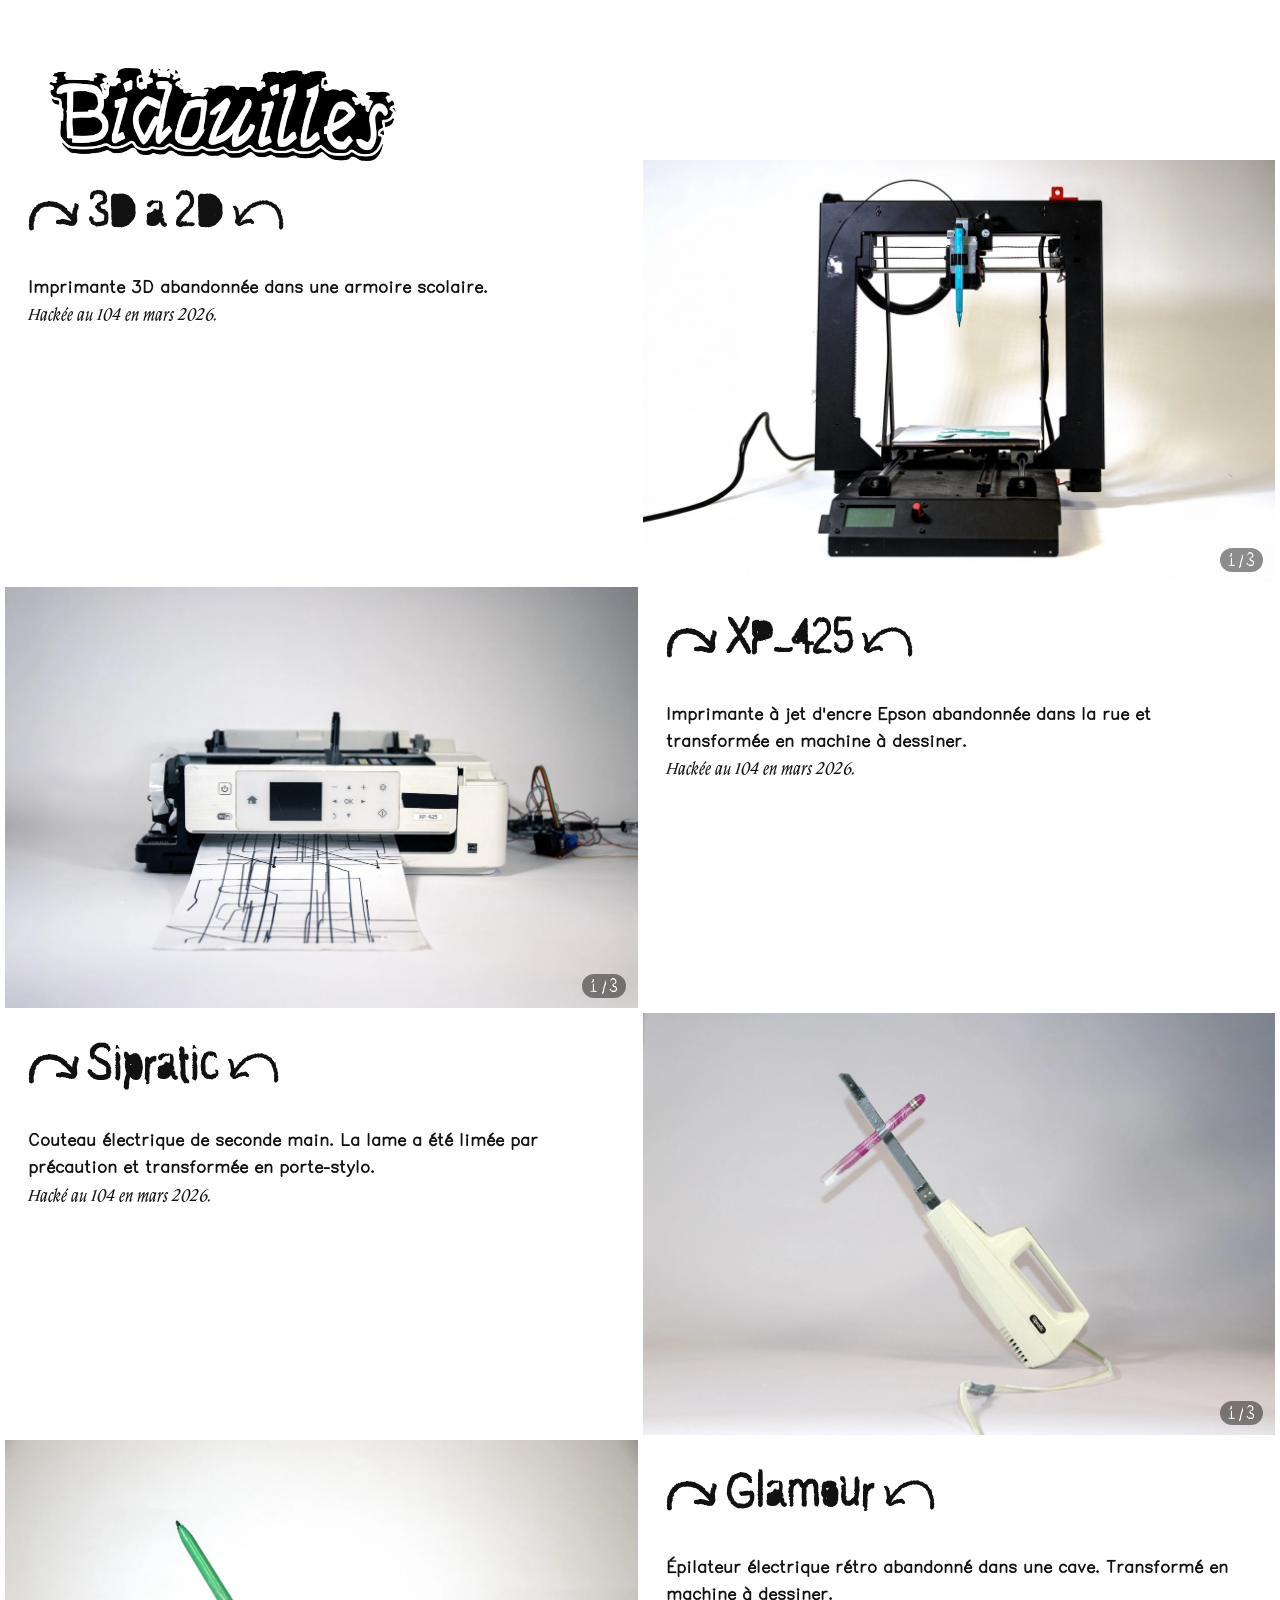
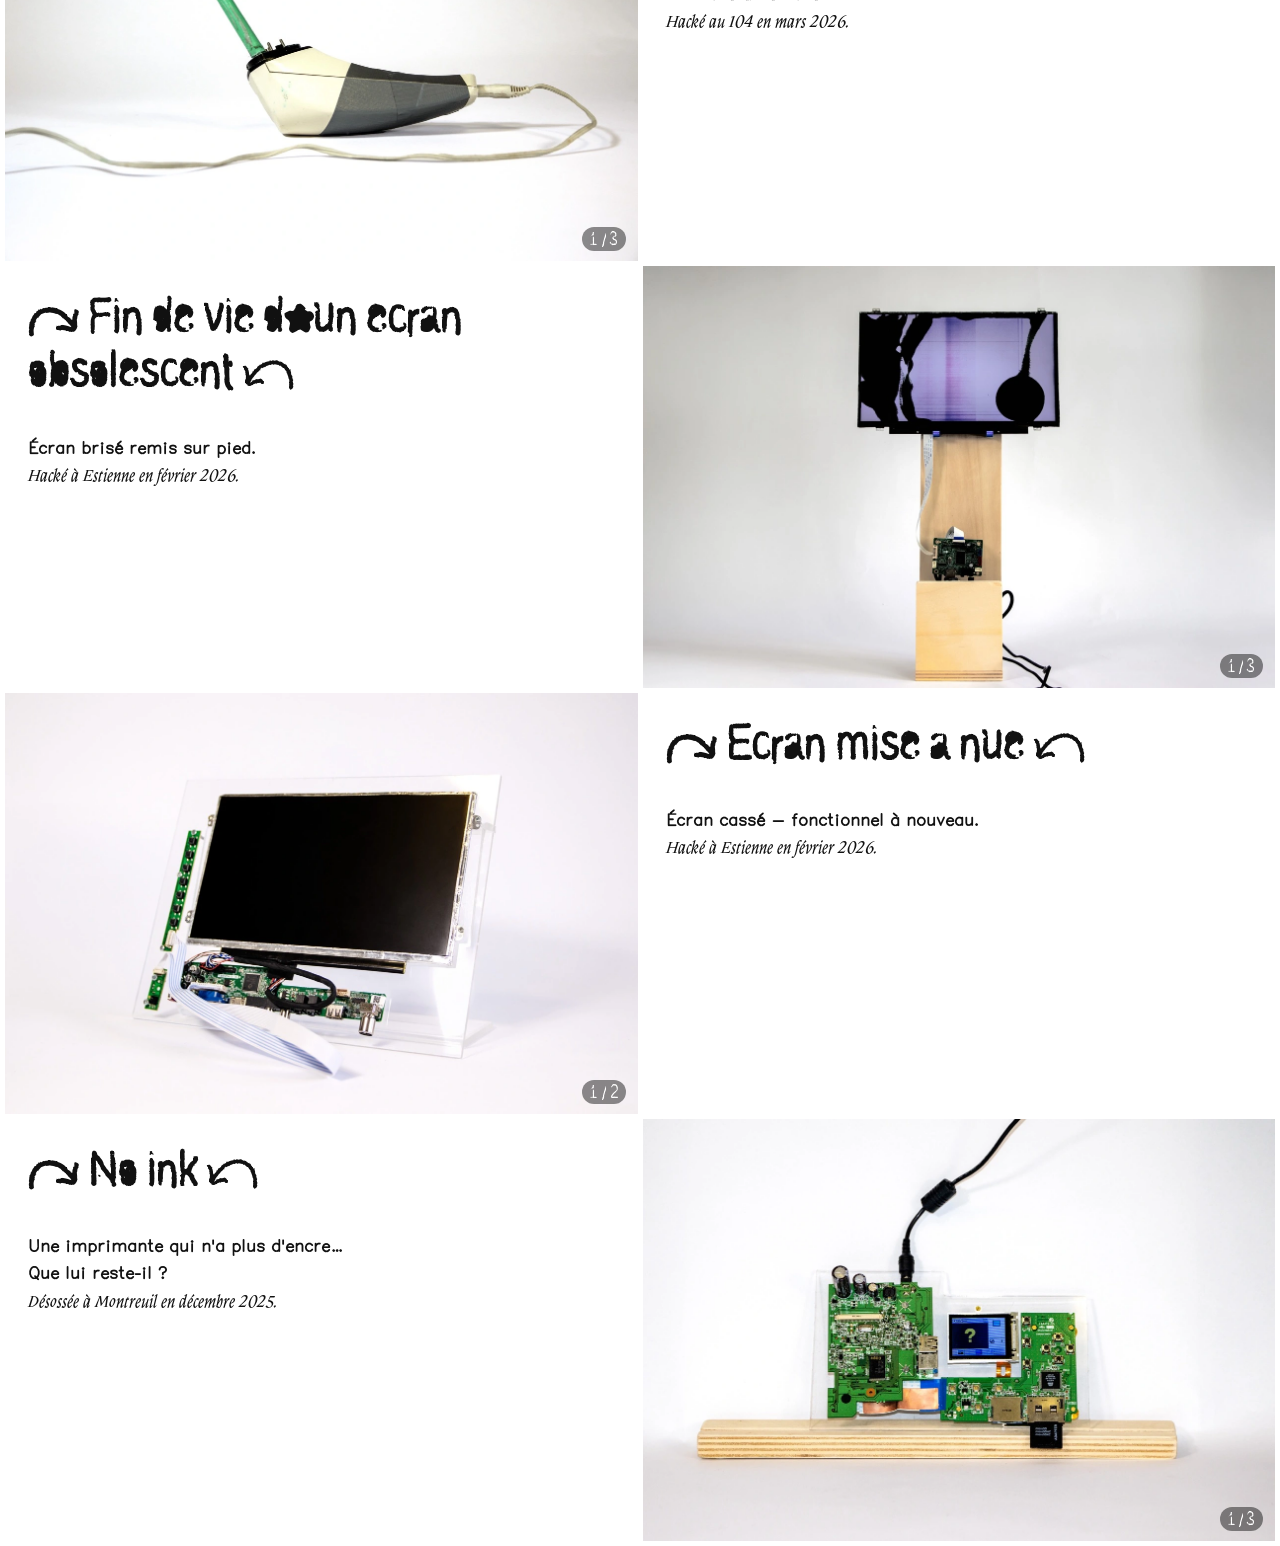
==== bidouille.html @ 1e7363f3 "webp + lazy loading + cursor" ====
<!DOCTYPE html>
<html lang="fr">
<head>
    <meta charset="utf-8">
    <meta name="viewport" content="width=device-width, initial-scale=1">
    <link rel="stylesheet" type="text/css" href="bidouille.css">
    <title>LUDD — Bidouilles</title>
</head>
<body class=" my-cursor">

    <div class="fixed-layer">
        <div class="text-blocks">
            <div class="bloc">
                <a href="index.html" class="svg-btn my-cursor-nord-ouest">
                    <img src="IMG/SVG/2bidouille.webp" class="svg-default" loading="lazy">
                    <img src="IMG/SVG/2bidouille-hover.webp" class="svg-hover" loading="lazy">
                </a>
            </div>
        </div>
    </div>

    <div class="container">

        <!-- ══ 3D A 2D ══ -->
		 <div class="cell cell-text">
            <div class="richtext" contenteditable="true">
                <p><b>] 3D a 2D {</b></p>
                <p><br></p>
                <h4>Imprimante 3D abandonnée dans une armoire scolaire.</h4>
                <p>Hackée au 104 en mars 2026.</p>
            </div>
        </div>
        <div class="cell cell-img">
            <div class="gallery-single">
                   <img src="IMG/BIDOUILLE/3Da2D_photo__01.webp" alt="3D a 2D" loading="lazy"> 
                   <img src="IMG/BIDOUILLE/3Da2D_photo__03.webp" alt="3D a 2D" class="hidden">
                   <img src="IMG/BIDOUILLE/3Da2D_photo__02.webp" alt="3D a 2D" class="hidden">
				
				
                <span class="counter"></span>
            </div>
        </div>
        

        <!-- ══ XP-425 ══ -->
        <div class="cell cell-img">
            <div class="gallery-single">
                <img src="IMG/BIDOUILLE/XP-425_photo_03.webp" alt="XP-425" loading="lazy" >
               <img src="IMG/BIDOUILLE/XP-425_photo_02.webp" alt="XP-425"class="hidden">
                <img src="IMG/BIDOUILLE/XP-425_photo_04.webp" alt="XP-425" class="hidden">
				
                <span class="counter"></span>
            </div>
        </div>
        <div class="cell cell-text">
            <div class="richtext" contenteditable="true">
                <p><b>] XP-425 {</b></p>
                <p><br></p>
                <h4>Imprimante à jet d'encre Epson abandonnée dans la rue et transformée en machine à dessiner.</h4>
                <p>Hackée au 104 en mars 2026.</p>
            </div>
        </div>

        <!-- ══ SIPRATIC ══ -->
		 <div class="cell cell-text">
            <div class="richtext" contenteditable="true">
                <p><b>] Sipratic {</b></p>
                <p><br></p>
                <h4>Couteau électrique de seconde main. La lame a été limée par précaution et transformée en porte-stylo.</h4>
                <p>Hacké au 104 en mars 2026.</p>
            </div>
        </div>
        <div class="cell cell-img">
			
            <div class="gallery-single">
                <img src="IMG/BIDOUILLE/SIPRATIC_photo_02.webp" alt="Sipratic" loading="lazy">
                <img src="IMG/BIDOUILLE/SIPRATIC_photo_03.webp" alt="Sipratic" class="hidden">
                <img src="IMG/BIDOUILLE/SIPRATIC_photo_04.webp" alt="Sipratic" class="hidden">
                <span class="counter"></span>
            </div>
        </div>
        

        <!-- ══ GLAMOUR ══ -->
        <div class="cell cell-img">
            <div class="gallery-single">
                <img src="IMG/BIDOUILLE/GLAMOUR_photo_01.webp" alt="Glamour" loading="lazy">
                <img src="IMG/BIDOUILLE/GLAMOUR_photo_02.webp" alt="Glamour" class="hidden">
                <img src="IMG/BIDOUILLE/SIPRATIC_photo_01.webp" alt="Glamour" class="hidden">
                <span class="counter"></span>
            </div>
        </div>
        <div class="cell cell-text">
            <div class="richtext" contenteditable="true">
                <p><b>] Glamour {</b></p>
                <p><br></p>
                <h4>Épilateur électrique rétro abandonné dans une cave. Transformé en machine à dessiner.</h4>
                <p>Hacké au 104 en mars 2026.</p>
            </div>
        </div>

        <!-- ══ MORT EN FACE ══ -->
        <!-- <div class="cell cell-blank"></div> -->
		 <div class="cell cell-text">
            <div class="richtext" contenteditable="true">
                <p><b>] Fin de vie d'un ecran obsolescent {</b></p>
                <p><br></p>
                <h4>Écran brisé remis sur pied.</h4>
                <p>Hacké à Estienne en février 2026.</p>
            </div>
        </div>
        <div class="cell cell-img">
            <div class="gallery-single">
                <img src="IMG/BIDOUILLE/BUG_photo_01.webp" alt="Mort en face" loading="lazy">
                <img src="IMG/BIDOUILLE/BUG_photo_02.webp" alt="Mort en face" class="hidden">
                <img src="IMG/BIDOUILLE/BUG_photo_03.webp" alt="Mort en face" class="hidden">
                <span class="counter"></span>
            </div>
        </div>
        

        <!-- ══ ÉCRAN ══ -->
        
        <div class="cell cell-img">
            <div class="gallery-single">
                <img src="IMG/BIDOUILLE/ECRAN_photo_01.webp" alt="Écran" loading="lazy">
                <img src="IMG/BIDOUILLE/ECRAN_photo_02.webp" alt="Écran" class="hidden">
                <span class="counter"></span>
            </div>
        </div>
		<div class="cell cell-text">
            <div class="richtext" contenteditable="true">
                <p><b>] Ecran mise a nue {</b></p>
                <p><br></p>
                <h4>Écran cassé — fonctionnel à nouveau.</h4>
                <p>Hacké à Estienne en février 2026.</p>
            </div>
        </div>

        <!-- ══ NO INK ══ -->
        <div class="cell cell-text">
            <div class="richtext" contenteditable="true">
                <p><b>] No ink {</b></p>
                <p><br></p>
                <h4>Une imprimante qui n'a plus d'encre…</h4>
                <h4>Que lui reste-il ?</h4>
                <p>Désossée à Montreuil en décembre 2025.</p>
            </div>
        </div>
		<div class="cell cell-img">
            <div class="gallery-single">
                <img src="IMG/BIDOUILLE/NOINK_photo_01.webp" alt="No Ink" loading="lazy">
                <img src="IMG/BIDOUILLE/NOINK_photo_02.webp" alt="No Ink" class="hidden">
                <img src="IMG/BIDOUILLE/NOINK_photo_04.webp" alt="No Ink" class="hidden">
                <span class="counter"></span>
            </div>
        </div>

    </div>

    <script>
        /* ── GALERIE CLIQUABLE + SWIPE MOBILE ───────────────── */
        document.querySelectorAll('.gallery-single').forEach(gallery => {
            const imgs   = gallery.querySelectorAll('img');
            const counter = gallery.querySelector('.counter');
            let current  = 0;

            function show(index) {
                imgs.forEach(img => img.classList.add('hidden'));
                imgs[index].classList.remove('hidden');
                if (imgs.length > 1) {
                    counter.textContent = (index + 1) + '\u202f/\u202f' + imgs.length;
                }
            }

            show(0);

            // Clic pour avancer
            gallery.addEventListener('click', () => {
                current = (current + 1) % imgs.length;
                show(current);
            });

            // Gestion du swipe tactile
            let startX = null;
            let moved = false;

            gallery.addEventListener('touchstart', (e) => {
                if (e.touches.length === 1) {
                    startX = e.touches[0].clientX;
                    moved = false;
                }
            });

            gallery.addEventListener('touchmove', (e) => {
                moved = true;
            });

            gallery.addEventListener('touchend', (e) => {
                if (startX === null || !moved) return;
                const endX = e.changedTouches[0].clientX;
                const diff = endX - startX;
                if (Math.abs(diff) > 30) { // seuil de swipe
                    if (diff < 0) {
                        // swipe gauche → image suivante
                        current = (current + 1) % imgs.length;
                    } else {
                        // swipe droite → image précédente
                        current = (current - 1 + imgs.length) % imgs.length;
                    }
                    show(current);
                }
                startX = null;
                moved = false;
            });
        });

        /* ── FORMATAGE RICHTEXT ─────────────────────────────── */
        let lastRange = null;

        document.querySelectorAll('.richtext').forEach(rt => {
            rt.addEventListener('mouseup', saveRange);
            rt.addEventListener('keyup',   saveRange);
        });

        function saveRange() {
            const sel = window.getSelection();
            if (sel && sel.rangeCount > 0) lastRange = sel.getRangeAt(0).cloneRange();
        }

        function fmt(cmd) {
            if (lastRange) {
                const sel = window.getSelection();
                sel.removeAllRanges();
                sel.addRange(lastRange);
            }
            document.execCommand(cmd, false, null);
            saveRange();
        }
    </script>

</body>
</html>
---- bidouille.css ----
/* ========================= */
/* FONTS                     */
/* ========================= */
@font-face {
    font-family: 'adelphe';
    src: url('FONT/Adelphe-FructidorItalic.otf') format('woff');
    font-weight: normal;
    font-style: italic;
}

@font-face {
    font-family: 'herthey';
    src: url('FONT/BBB-Herthey-Futural-40.otf') format('woff');
    font-weight: thin;
    font-style: serif;
}

@font-face {
    font-family: 'Ludd';
    src: url('FONT/LUDDS.ttf') format('truetype');
}

/* ========================= */
/* RESET                     */
/* ========================= */
*, *::before, *::after {
    box-sizing: border-box;
    margin: 0;
    padding: 0;
}

body {
    font-family: 'Ludd', 'adelphe', Georgia, serif;
    background: #fff;
}

/* ========================= */
/* MENU FIXE                 */
/* ========================= */
.fixed-layer {
    position: fixed;
    z-index: 10;
    inset: 0;
    pointer-events: none;
}
.text-blocks {
    width: 100%;
    height: 100%;
    position: relative;
}
.bloc {
    position: fixed;
    padding: 20px;
    pointer-events: auto;
}
.bloc:nth-child(1) { top: 20px; left: 20px; }

.svg-btn {
    position: relative;
    display: inline-block;
    width: 500px;
}
.svg-btn img { width: 100%; display: block; }
.svg-btn .svg-hover {
    position: absolute;
    top: 0; left: 0;
    opacity: 0;
    transition: opacity 0.1s ease;
}
.svg-btn:hover .svg-hover  { opacity: 1; }
.svg-btn:hover .svg-default { opacity: 0; }

.my-cursor{
    cursor: url(./IMG/vis.png) 34 0, pointer;
} 
.my-cursor-nord-ouest {
    cursor: url(./IMG/vis_nord_ouest.png) 100 100, pointer;
}

/* ========================= */
/* GRILLE QUINCONCE          */
/* ========================= */
.container {
    display: grid;
    grid-template-columns: repeat(2, 1fr);
    gap: 5px;
    padding: 5px;
    padding-top: 160px;
    width: 100%;
}

/* ========================= */
/* CELLULES — BASE           */
/* ========================= */
.cell {
    min-height: 320px;
}

.cell-blank {
    background: #fff;
}




/* ========================= */
/* GALERIE CLIQUABLE         */
/* ========================= */
.cell-img {
    overflow: hidden;
    background: #111;
    position: relative;
}

.gallery-single {
    width: 100%;
    height: 100%;
    position: relative;
}

.gallery-single img {
    width: 100%;
    height: 100%;
    min-height: 320px;
    object-fit: cover;
    display: block;
    transition: transform 0.35s ease, opacity 0.15s ease;
}

.gallery-single img.hidden {
    display: none;
}

/* Zoom au hover */
.gallery-single:hover img:not(.hidden) {
    transform: scale(1.06);
}

/* Compteur 1/3 */
.counter {
    position: absolute;
    bottom: 10px;
    right: 12px;
    font-family: 'Ludd', 'adelphe', Georgia, serif;
    font-size: 0.8rem;
    color: #fff;
    background: rgba(0,0,0,0.45);
    padding: 2px 7px;
    border-radius: 20px;
    pointer-events: none;
    letter-spacing: 0.05em;
}

/* Curseur → indique qu'on peut cliquer */
.gallery-single::after {
    content: ']';
    font-family: 'Ludd';
    position: absolute;
    top: 50%;
    left: 50%;
    
    transform: translate(-50%, -50%);
    font-size: 1rem;
    color: rgba(255,255,255,0);
    transition: color 0.2s ease;
    pointer-events: none;
}
.gallery-single:hover::after {
    color: rgba(255,255,255,0.6);
}


/* ========================= */
/* BLOCS TEXTE RICH          */
/* ========================= */
.cell-text {
    display: flex;
    flex-direction: column;
    border: 3px solid, white;
}

/* Barre d'outils B / I / U */
.text-toolbar {
    display: flex;
    gap: 0;
    border-bottom: 3px solid #111;
    flex-shrink: 0;
}

/* Zone de texte éditable */
.richtext {
    flex: 1;
    padding: 22px 20px;
    font-family: 'herthey', 'Ludd', Georgia, serif;
    font-size: 1rem;
    line-height: 1.7;
    color: #111;
    outline: none;
    min-height: 280px;
    background: #fff;
}

h4 {
    font-size: 1rem;
    font-family:'herthey', Georgia, serif;
}

p {
    font-size: 1rem;
    font-family: 'adelphe', 'herthey', Georgia, serif;
}

b {
    font-size: 2rem;
    font-family:'Ludd', Georgia, serif;
}


.richtext:focus {
    background: #fafafa;
}

.richtext p {
    margin-bottom: 0.3em;
}


/* ========================= */
/* RESPONSIVE                */
/* ========================= */
@media (max-width: 900px) {
    .container {
        grid-template-columns: repeat(2, 1fr);
        padding-top: 100px;
    }
    .cell-blank { display: none; }
    .svg-btn { width: 260px; }
}

@media (max-width: 560px) {
    .container {
        grid-template-columns: 3fr;
        padding-top: 80px;
    }
    .svg-btn { width: 2fr; }
    .cell { min-height: 240px; }
    .gallery-single img { min-height: 240px; }
}
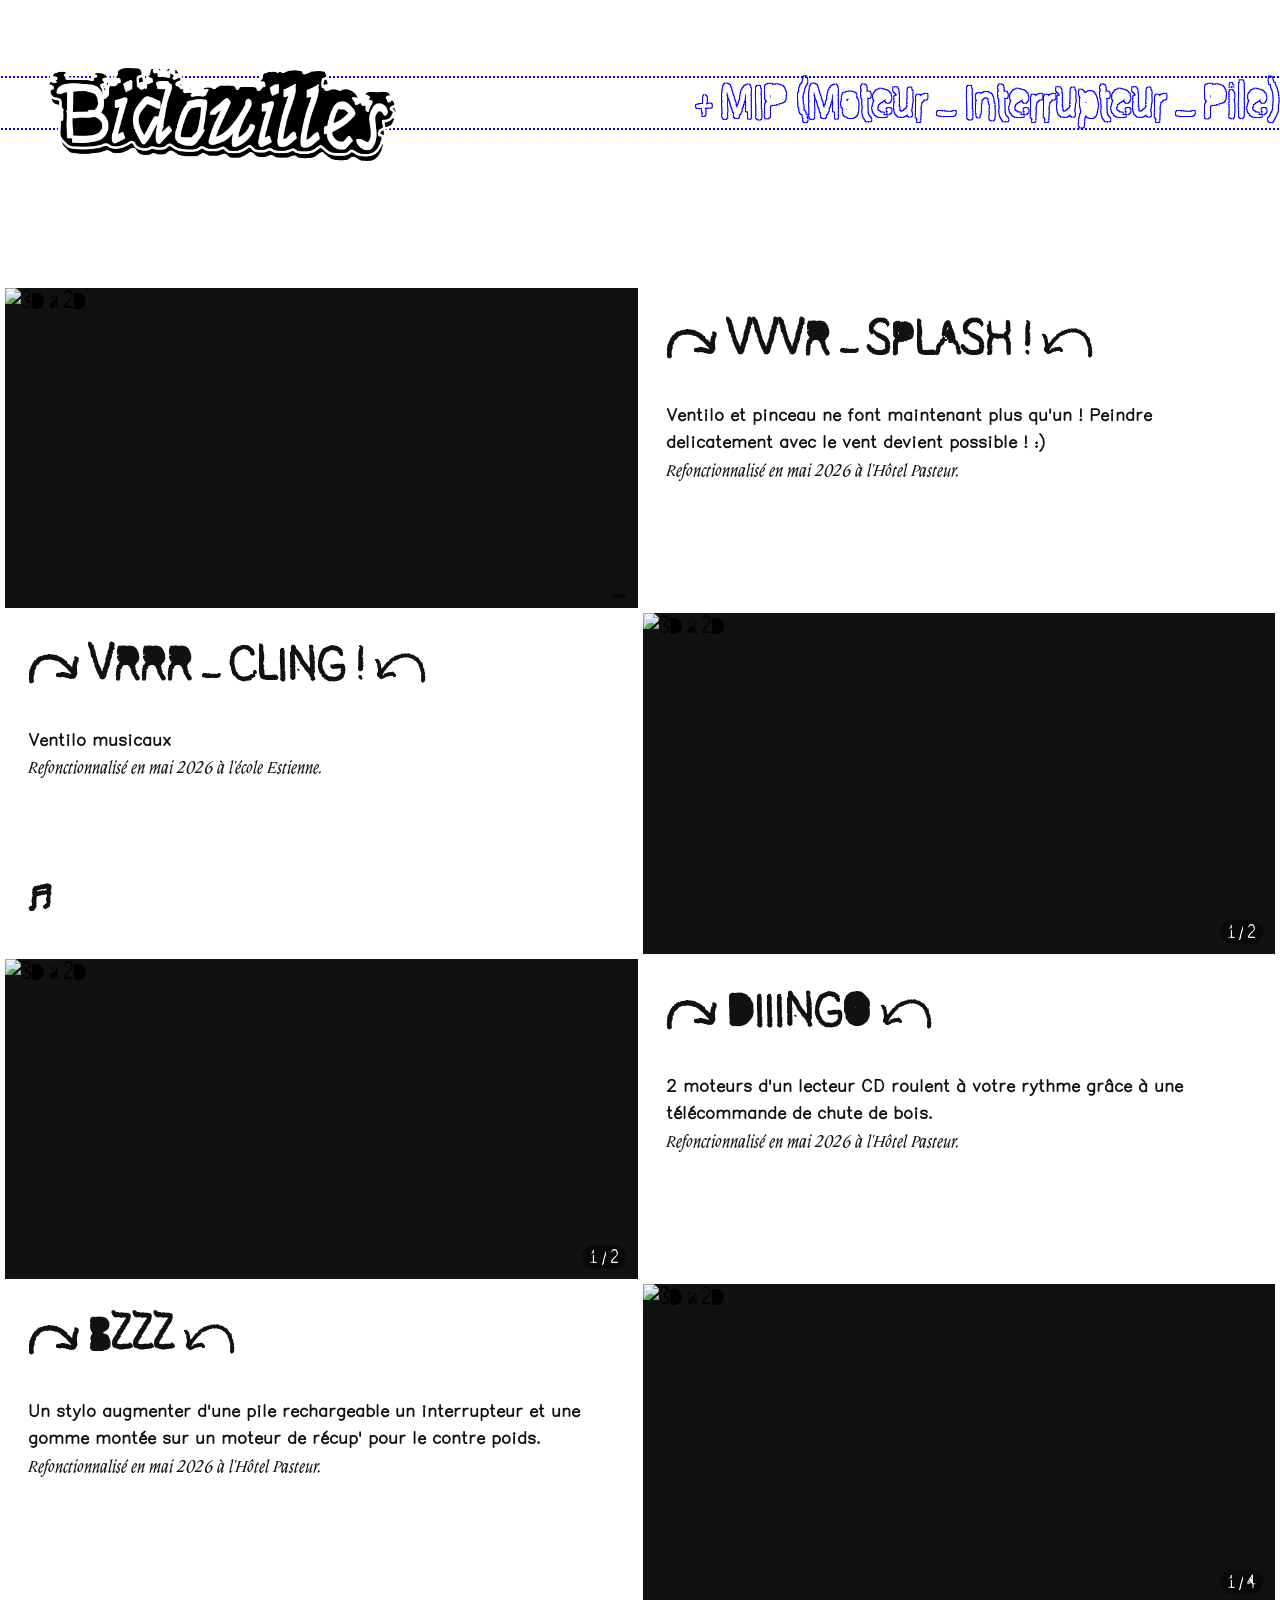
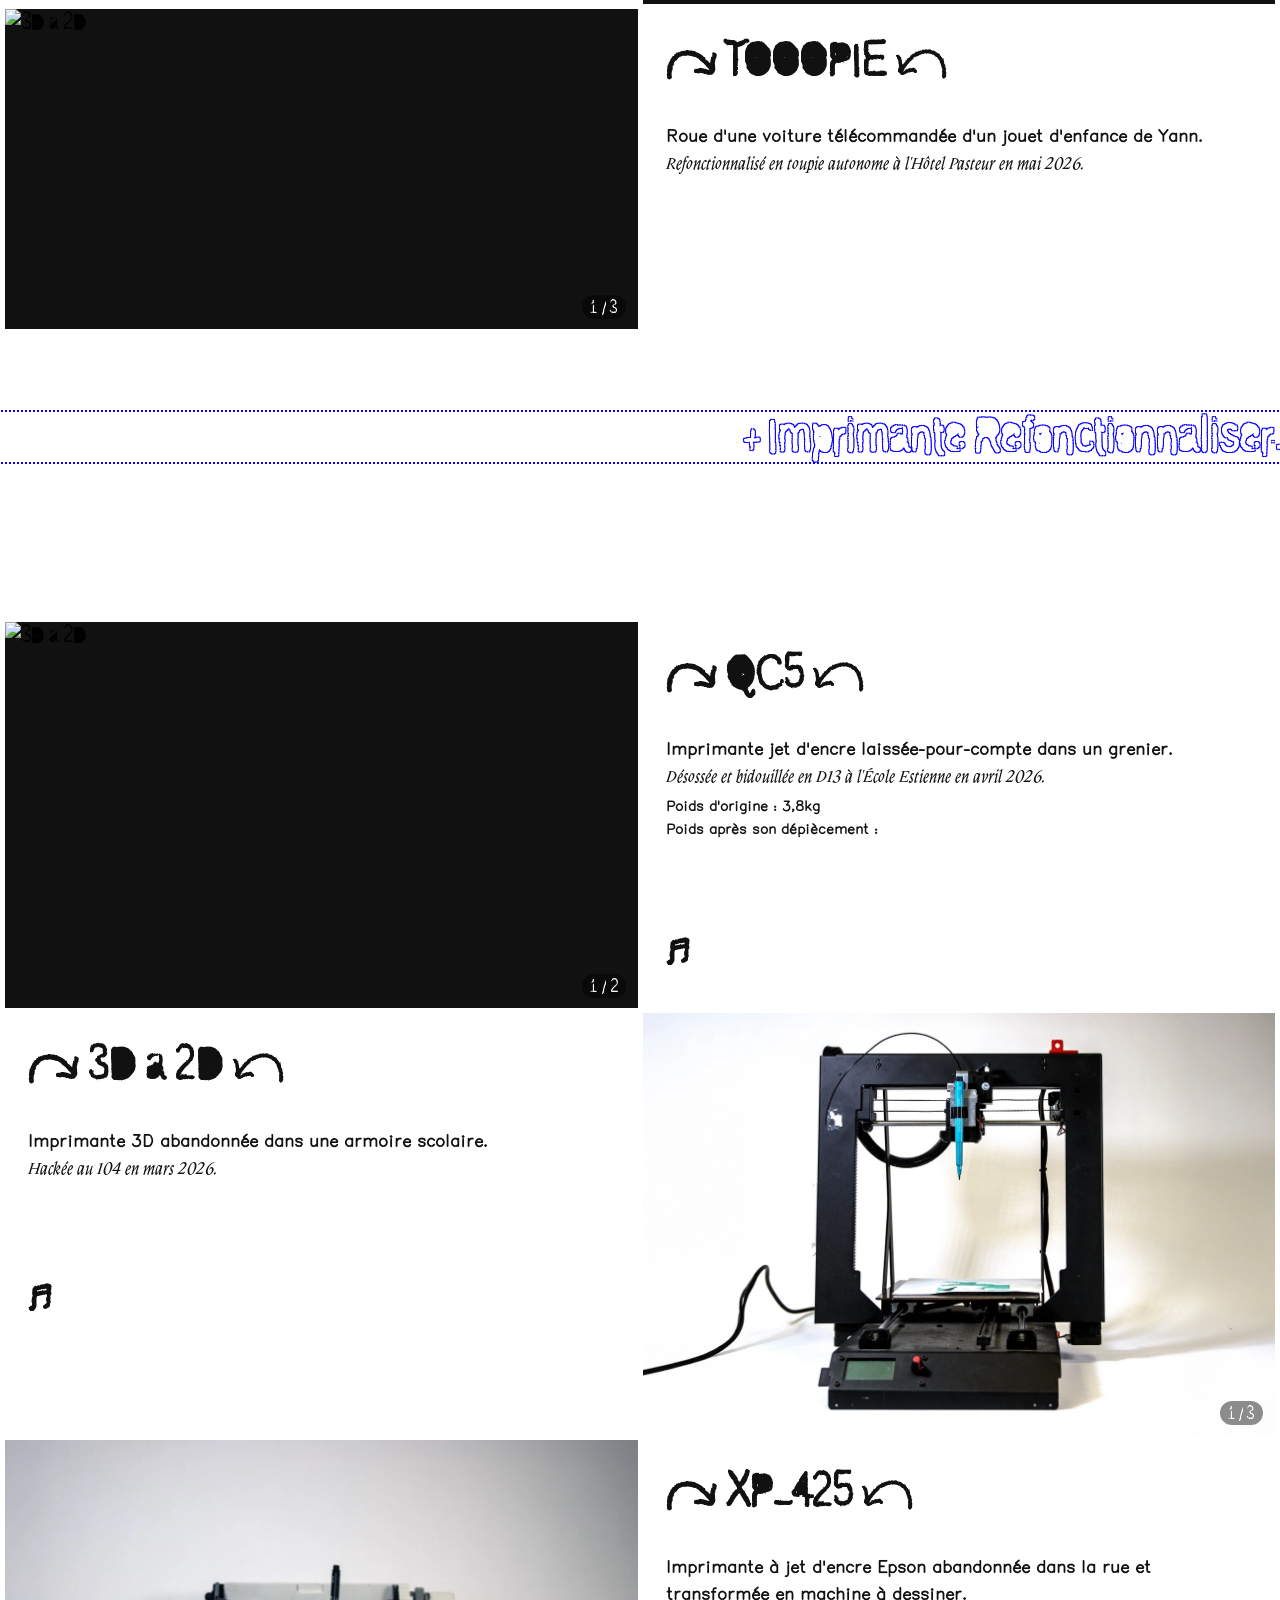
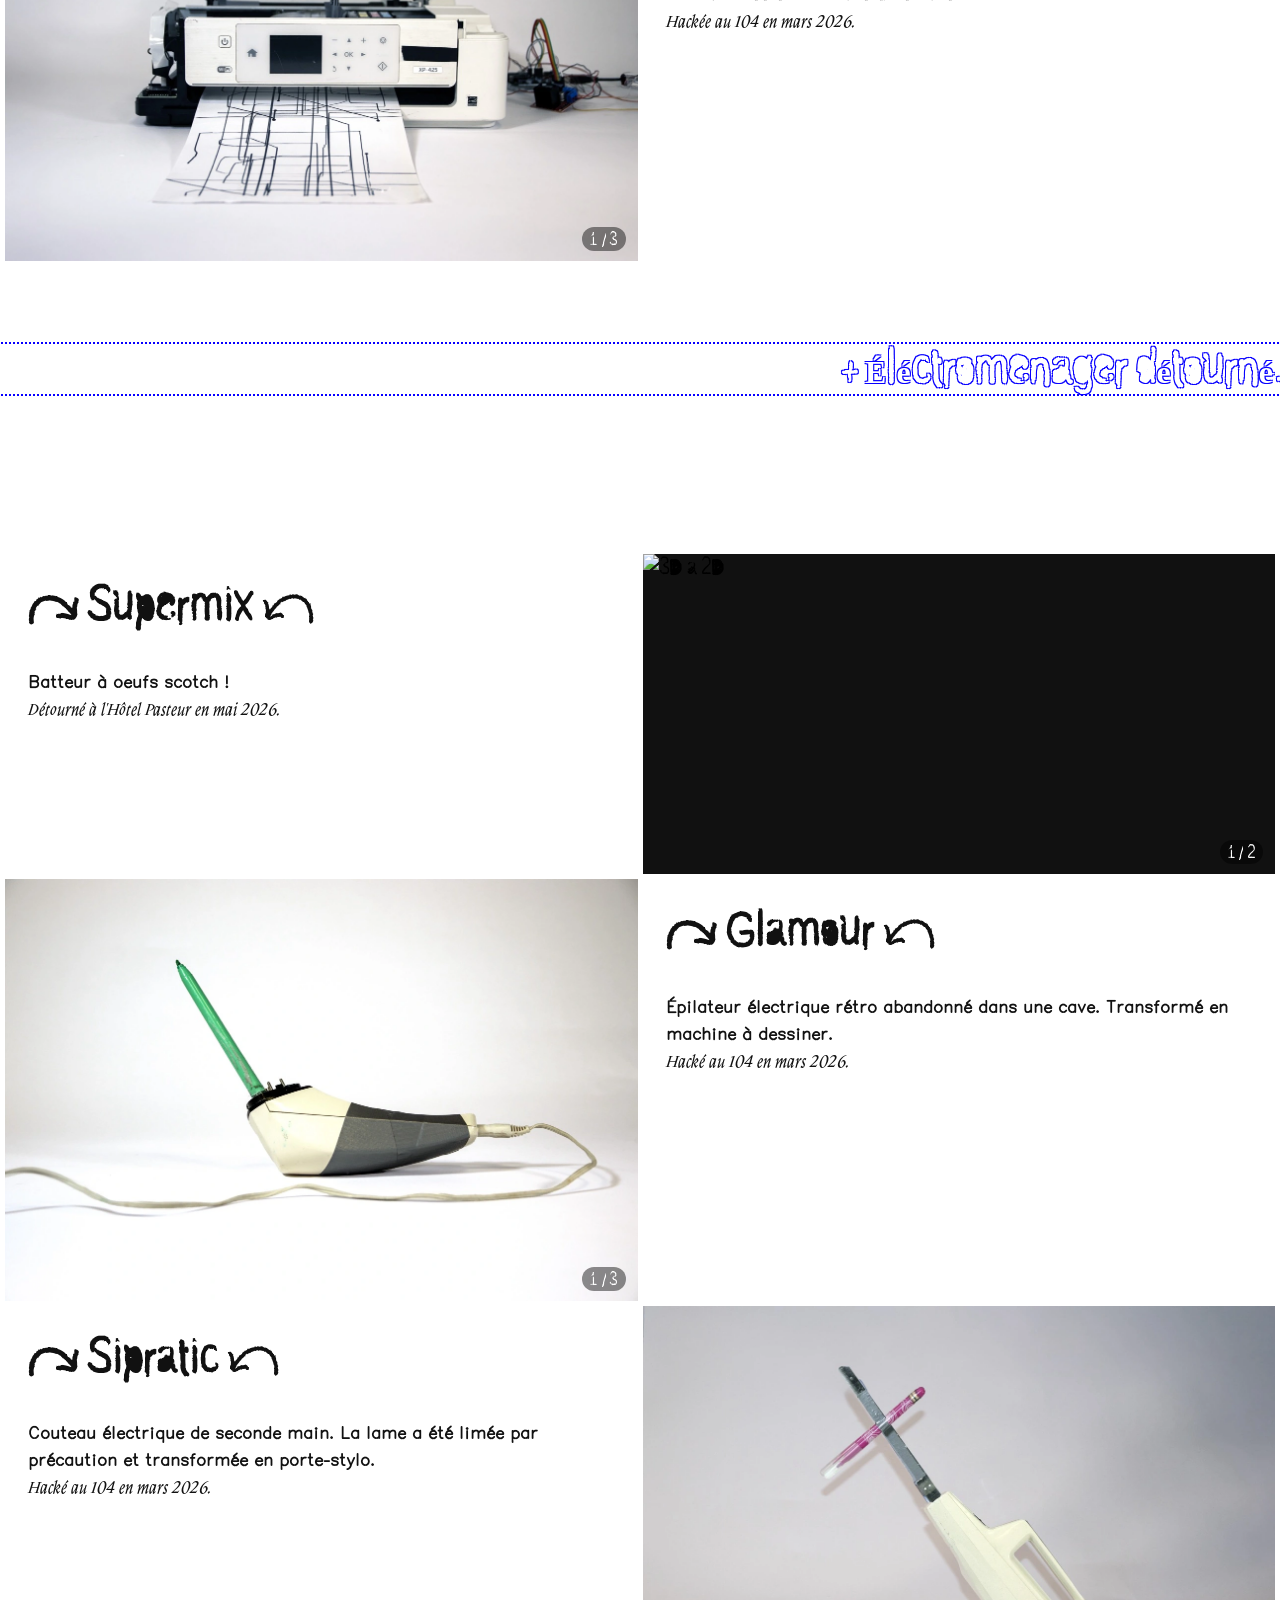
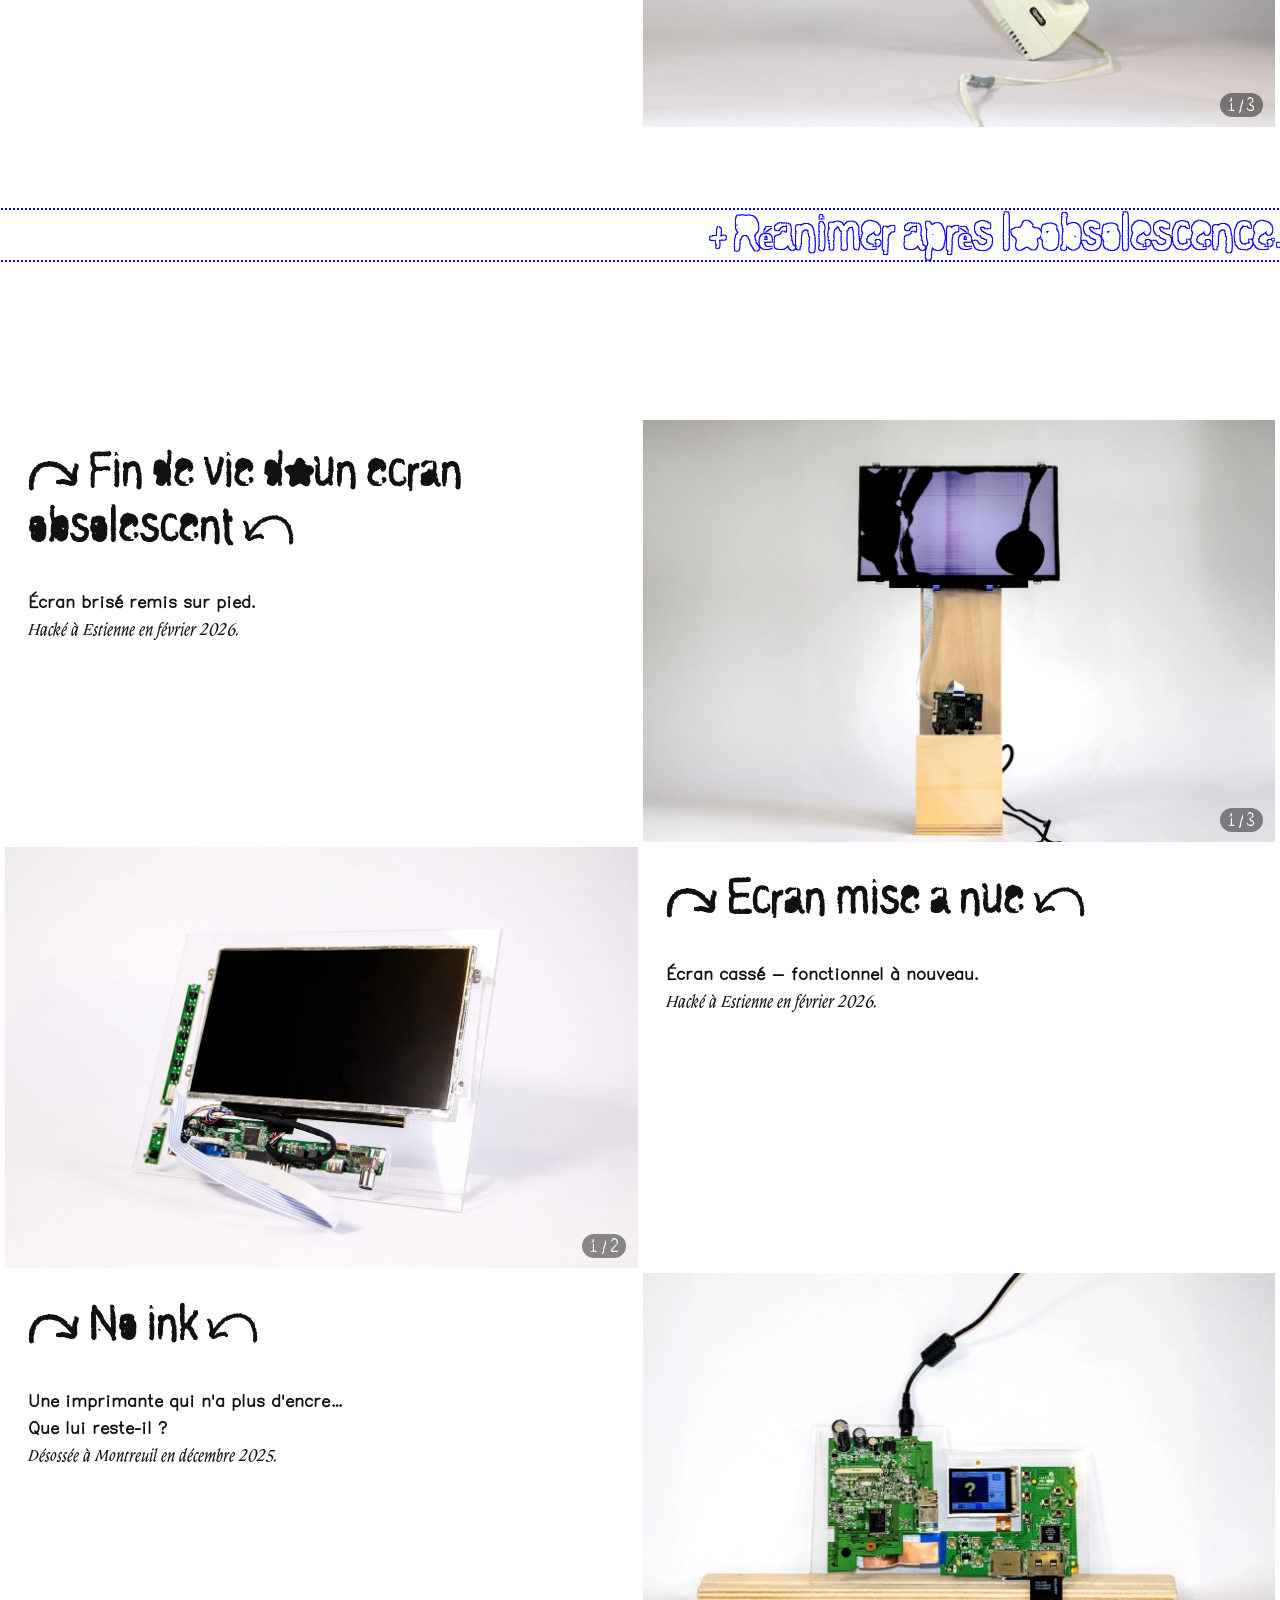
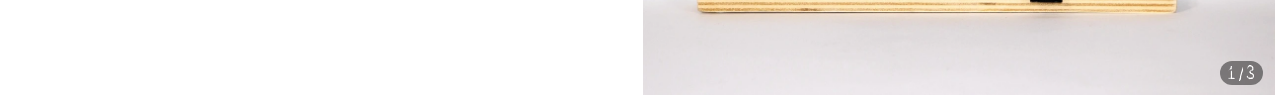
==== commit a158c256: "Add files via upload" ====
--- a/bidouille.html
+++ b/bidouille.html
@@ -19,15 +19,151 @@
         </div>
     </div>
 
+
+
+
+    <br>
+    <br>
+    <br>
+    <p style="text-align: end; text-shadow: -1px -1px 0 #0800ff, 1px -1px 0 #0800ff,
+          -1px 1px 0 #0800ff, 1px 1px 0 #0800ff; color: white; font-size: 14px; outline-color: #0800ff; outline-style: dotted; outline-width: 2px;"><b>+ MIP (Moteur - Interrupteur - Pile)</b>
+    </p>
     <div class="container">
 
-        <!-- ══ 3D A 2D ══ -->
-		 <div class="cell cell-text">
+        <div class="cell cell-img">
+            <div class="gallery-single">
+                   <img src="IMG/BIDOUILLE/Ventilo_Pinceau.webp" alt="3D a 2D" loading="lazy"> 
+                <span class="counter"></span>
+            </div>
+        </div>
+        <div class="cell cell-text">
+            <div class="richtext" contenteditable="true">
+                <p><b>] VVVR - SPLASH ! {</b></p>
+                <p><br></p>
+                <h4>Ventilo et pinceau ne font maintenant plus qu'un !  Peindre delicatement avec le vent devient possible ! :) </h4>
+                <p>Refonctionnalisé en mai 2026 à l'Hôtel Pasteur. </p>
+            </div>
+        </div>
+
+        <div class="cell cell-text">
+            <div class="richtext" contenteditable="true">
+                <p><b>] VRRR - CLING ! {</b></p>
+                <p><br></p>
+                <h4>Ventilo musicaux</h4>
+                <p>Refonctionnalisé en mai 2026 à l'école Estienne. </p>
+                <br>
+                <br>
+                <br>
+                <p><b>†</b></p>
+            </div>
+        </div>
+        <div class="cell cell-img">
+            <div class="gallery-single">
+                   <img src="IMG/BIDOUILLE/vrrr_clang2.png" alt="3D a 2D" loading="lazy"> 
+                   <img src="IMG/BIDOUILLE/vrrr_clang1  .png" alt="3D a 2D" class="hidden">
+                <span class="counter"></span>
+            </div>
+        </div>
+
+        <div class="cell cell-img">
+            <div class="gallery-single">
+                   <img src="IMG/BIDOUILLE/DINGO1.png" alt="3D a 2D" loading="lazy"> 
+                   <img src="IMG/BIDOUILLE/DINGO2.png" alt="3D a 2D" class="hidden">
+                <span class="counter"></span>
+            </div>
+        </div>
+        <div class="cell cell-text">
+            <div class="richtext" contenteditable="true">
+                <p><b>] DIIINGO {</b></p>
+                <p><br></p>
+                <h4>2 moteurs d'un lecteur CD roulent à votre rythme grâce à une télécommande de chute de bois.</h4>
+                <p>Refonctionnalisé en mai 2026 à l'Hôtel Pasteur.</p>
+            </div>
+        </div>
+        
+
+        <div class="cell cell-text">
+            <div class="richtext" contenteditable="true">
+                <p><b>] BZZZ {</b></p>
+                <p><br></p>
+                <h4>Un stylo augmenter d'une pile rechargeable un interrupteur et une gomme montée sur un moteur de récup' pour le contre poids. </h4>
+                <p>Refonctionnalisé en mai 2026 à l'Hôtel Pasteur. </p>
+            </div>
+        </div>
+        <div class="cell cell-img">
+            <div class="gallery-single">
+                   <img src="IMG/BIDOUILLE/BZZZ.webp" alt="3D a 2D" loading="lazy"> 
+                   <img src="IMG/BIDOUILLE/BZZZ3.webp" alt="3D a 2D" class="hidden">
+                   <img src="IMG/BIDOUILLE/BZZZ4.webp" alt="3D a 2D" class="hidden">
+                   <img src="IMG/BIDOUILLE/BZZZ2.webp" alt="3D a 2D" class="hidden">   
+                   
+                <span class="counter"></span>
+            </div>
+        </div>
+
+        <div class="cell cell-img">
+            <div class="gallery-single">
+                   <img src="IMG/BIDOUILLE/TOOOPIE.webp" alt="3D a 2D" loading="lazy"> 
+                   <img src="IMG/BIDOUILLE/TOOOPIE2.webp" alt="3D a 2D" class="hidden">
+                   <img src="IMG/BIDOUILLE/TOOOPIE4.webp" alt="3D a 2D" class="hidden">
+
+                   
+                <span class="counter"></span>
+            </div>
+        </div>
+        <div class="cell cell-text">
+            <div class="richtext" contenteditable="true">
+                <p><b>] TOOOPIE {</b></p>
+                <p><br></p>
+                <h4>Roue d'une voiture télécommandée d'un jouet d'enfance de Yann.</h4>
+                <p>Refonctionnalisé en toupie autonome à l'Hôtel Pasteur en mai 2026.</p>
+            </div>
+        </div>
+    
+    </div>
+
+
+
+    <br>
+    <br>
+    <br>
+    <p style="text-align: end; text-shadow: -1px -1px 0 #0800ff, 1px -1px 0 #0800ff,
+          -1px 1px 0 #0800ff, 1px 1px 0 #0800ff; color: white; font-size: 14px; outline-color: #0800ff; outline-style: dotted; outline-width: 2px;"><b>+ Imprimante Refonctionnaliser.   </b>
+    </p>
+    <div class="container">
+
+           <div class="cell cell-img">
+            <div class="gallery-single">
+                   <img src="IMG/BIDOUILLE/QC5.webp" alt="3D a 2D" loading="lazy"> 
+                   <img src="IMG/BIDOUILLE/QC52.webp" alt="3D a 2D" class="hidden">
+                   
+                <span class="counter"></span>
+            </div>
+        </div>
+        <div class="cell cell-text">
+            <div class="richtext" contenteditable="true">
+                <p><b>] QC5 {</b></p>
+                <p><br></p>
+                <h4>Imprimante jet d'encre laissée-pour-compte dans un grenier.</h4>
+                <p>Désossée et bidouillée en D13 à l'École Estienne en avril 2026.</p>                <h5>Poids d'origine : 3,8kg 
+                    <br> Poids après son dépiècement :     </h5>
+                <br>
+                <br>
+                <br>
+                <p><b>†</b></p>
+            </div>
+        </div>
+
+        <div class="cell cell-text">
             <div class="richtext" contenteditable="true">
                 <p><b>] 3D a 2D {</b></p>
                 <p><br></p>
                 <h4>Imprimante 3D abandonnée dans une armoire scolaire.</h4>
                 <p>Hackée au 104 en mars 2026.</p>
+                <br>
+                <br>
+                <br>
+                <p><b>†</b></p>
             </div>
         </div>
         <div class="cell cell-img">
@@ -41,8 +177,6 @@
             </div>
         </div>
         
-
-        <!-- ══ XP-425 ══ -->
         <div class="cell cell-img">
             <div class="gallery-single">
                 <img src="IMG/BIDOUILLE/XP-425_photo_03.webp" alt="XP-425" loading="lazy" >
@@ -61,8 +195,53 @@
             </div>
         </div>
 
-        <!-- ══ SIPRATIC ══ -->
-		 <div class="cell cell-text">
+    </div>
+
+
+
+    <br>
+    <br>
+    <br>
+    <p style="text-align: end; text-shadow: -1px -1px 0 #0800ff, 1px -1px 0 #0800ff,
+          -1px 1px 0 #0800ff, 1px 1px 0 #0800ff; color: white; font-size: 14px; outline-color: #0800ff; outline-style: dotted; outline-width: 2px;"><b>+ Éléctromenager détourné.     </b>
+    </p>
+    <div class="container">
+
+        <div class="cell cell-text">
+            <div class="richtext" contenteditable="true">
+                <p><b>] Supermix {</b></p>
+                <p><br></p>
+                <h4>Batteur à oeufs scotch !</h4>
+                <p>Détourné à l'Hôtel Pasteur en mai 2026.</p>
+            </div>
+        </div>
+        <div class="cell cell-img">
+            <div class="gallery-single">
+                   <img src="IMG/BIDOUILLE/SUPERMIX2.webp" alt="3D a 2D" loading="lazy"> 
+                   <img src="IMG/BIDOUILLE/SUPERMIX.webp" alt="3D a 2D" class="hidden"> 
+                   
+                <span class="counter"></span>
+            </div>
+        </div>
+
+        <div class="cell cell-img">
+            <div class="gallery-single">
+                <img src="IMG/BIDOUILLE/GLAMOUR_photo_01.webp" alt="Glamour" loading="lazy">
+                <img src="IMG/BIDOUILLE/GLAMOUR_photo_02.webp" alt="Glamour" class="hidden">
+                <img src="IMG/BIDOUILLE/SIPRATIC_photo_01.webp" alt="Glamour" class="hidden">
+                <span class="counter"></span>
+            </div>
+        </div>
+        <div class="cell cell-text">
+            <div class="richtext" contenteditable="true">
+                <p><b>] Glamour {</b></p>
+                <p><br></p>
+                <h4>Épilateur électrique rétro abandonné dans une cave. Transformé en machine à dessiner.</h4>
+                <p>Hacké au 104 en mars 2026.</p>
+            </div>
+        </div>
+
+        <div class="cell cell-text">
             <div class="richtext" contenteditable="true">
                 <p><b>] Sipratic {</b></p>
                 <p><br></p>
@@ -79,29 +258,17 @@
                 <span class="counter"></span>
             </div>
         </div>
-        
-
-        <!-- ══ GLAMOUR ══ -->
-        <div class="cell cell-img">
-            <div class="gallery-single">
-                <img src="IMG/BIDOUILLE/GLAMOUR_photo_01.webp" alt="Glamour" loading="lazy">
-                <img src="IMG/BIDOUILLE/GLAMOUR_photo_02.webp" alt="Glamour" class="hidden">
-                <img src="IMG/BIDOUILLE/SIPRATIC_photo_01.webp" alt="Glamour" class="hidden">
-                <span class="counter"></span>
-            </div>
-        </div>
-        <div class="cell cell-text">
-            <div class="richtext" contenteditable="true">
-                <p><b>] Glamour {</b></p>
-                <p><br></p>
-                <h4>Épilateur électrique rétro abandonné dans une cave. Transformé en machine à dessiner.</h4>
-                <p>Hacké au 104 en mars 2026.</p>
-            </div>
-        </div>
-
-        <!-- ══ MORT EN FACE ══ -->
-        <!-- <div class="cell cell-blank"></div> -->
-		 <div class="cell cell-text">
+    </div>
+
+
+    <br>
+    <br>
+    <br>
+    <p style="text-align: end; text-shadow: -1px -1px 0 #0800ff, 1px -1px 0 #0800ff,
+          -1px 1px 0 #0800ff, 1px 1px 0 #0800ff; color: white; font-size: 14px; outline-color: #0800ff; outline-style: dotted; outline-width: 2px;"><b>+ Réanimer après l'obsolescence. </b>
+    </p>
+    <div class="container">
+       <div class="cell cell-text">
             <div class="richtext" contenteditable="true">
                 <p><b>] Fin de vie d'un ecran obsolescent {</b></p>
                 <p><br></p>
@@ -118,9 +285,6 @@
             </div>
         </div>
         
-
-        <!-- ══ ÉCRAN ══ -->
-        
         <div class="cell cell-img">
             <div class="gallery-single">
                 <img src="IMG/BIDOUILLE/ECRAN_photo_01.webp" alt="Écran" loading="lazy">
@@ -137,7 +301,6 @@
             </div>
         </div>
 
-        <!-- ══ NO INK ══ -->
         <div class="cell cell-text">
             <div class="richtext" contenteditable="true">
                 <p><b>] No ink {</b></p>
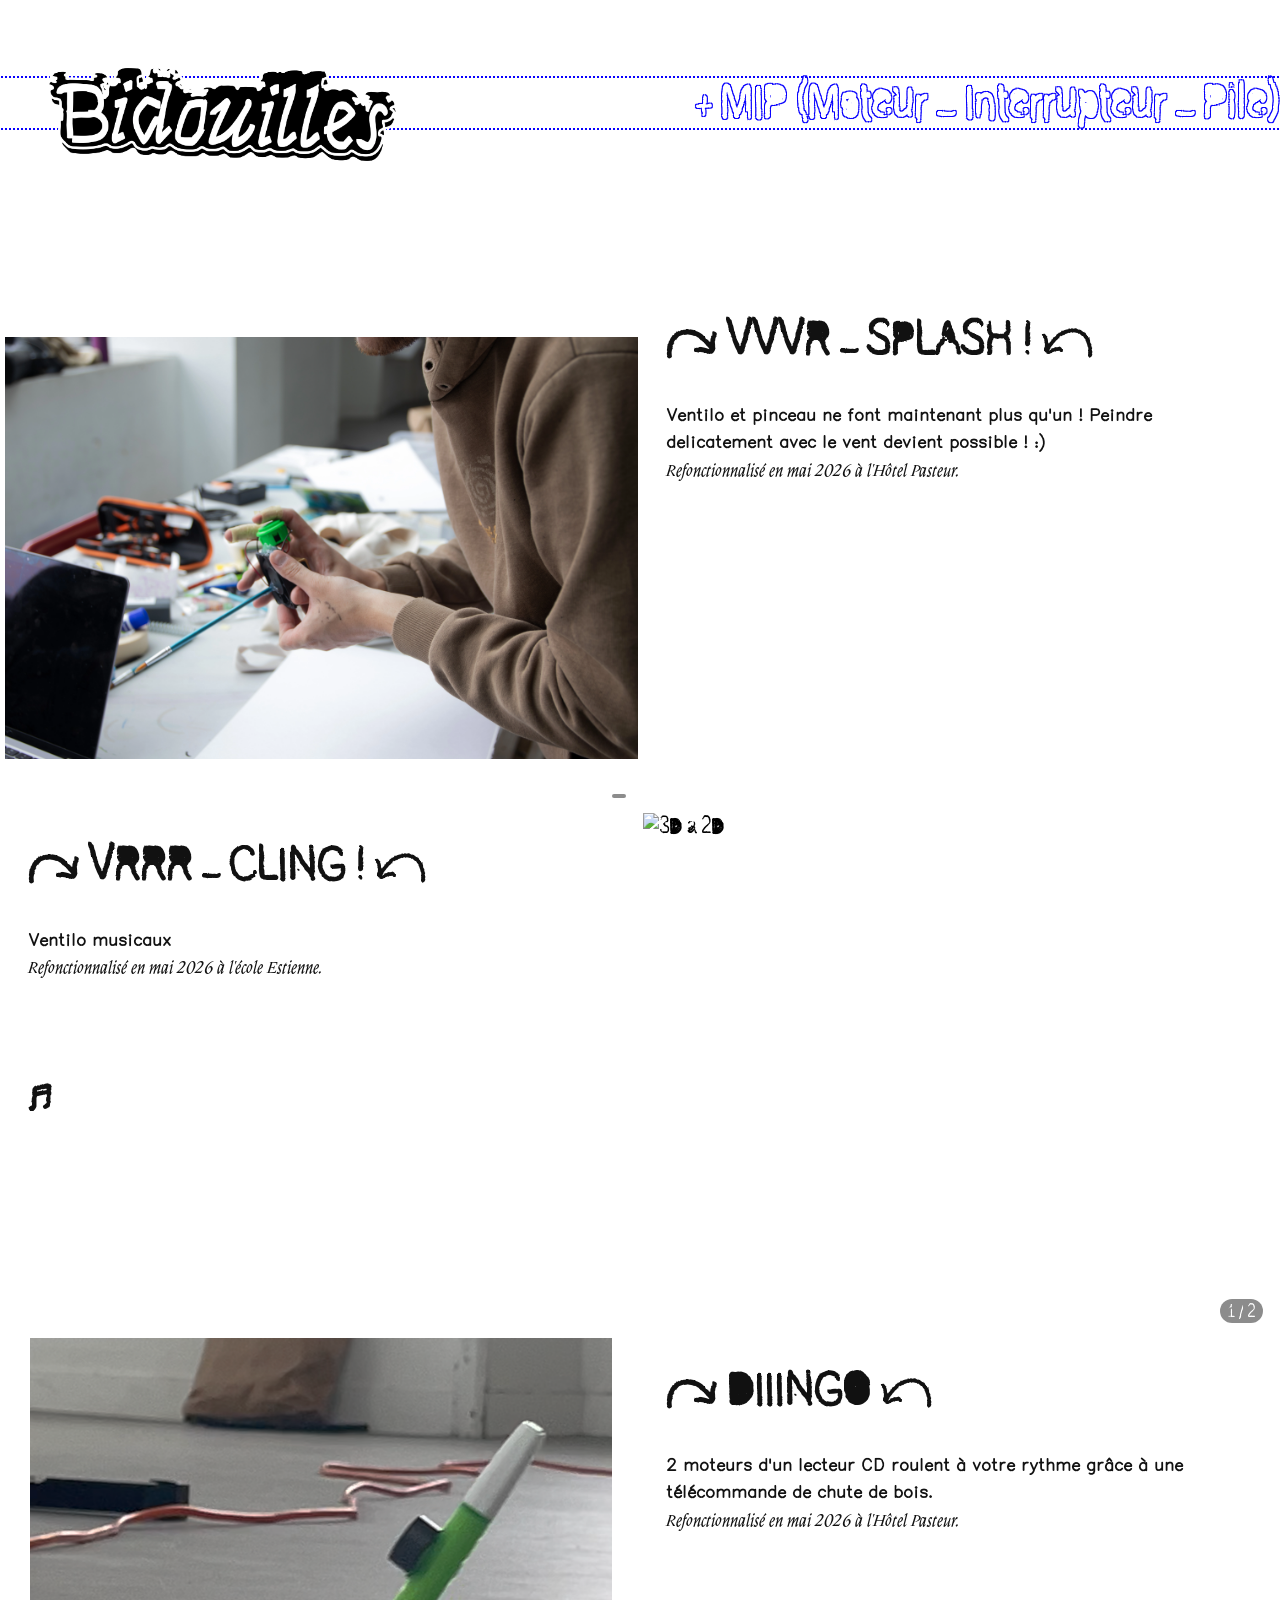
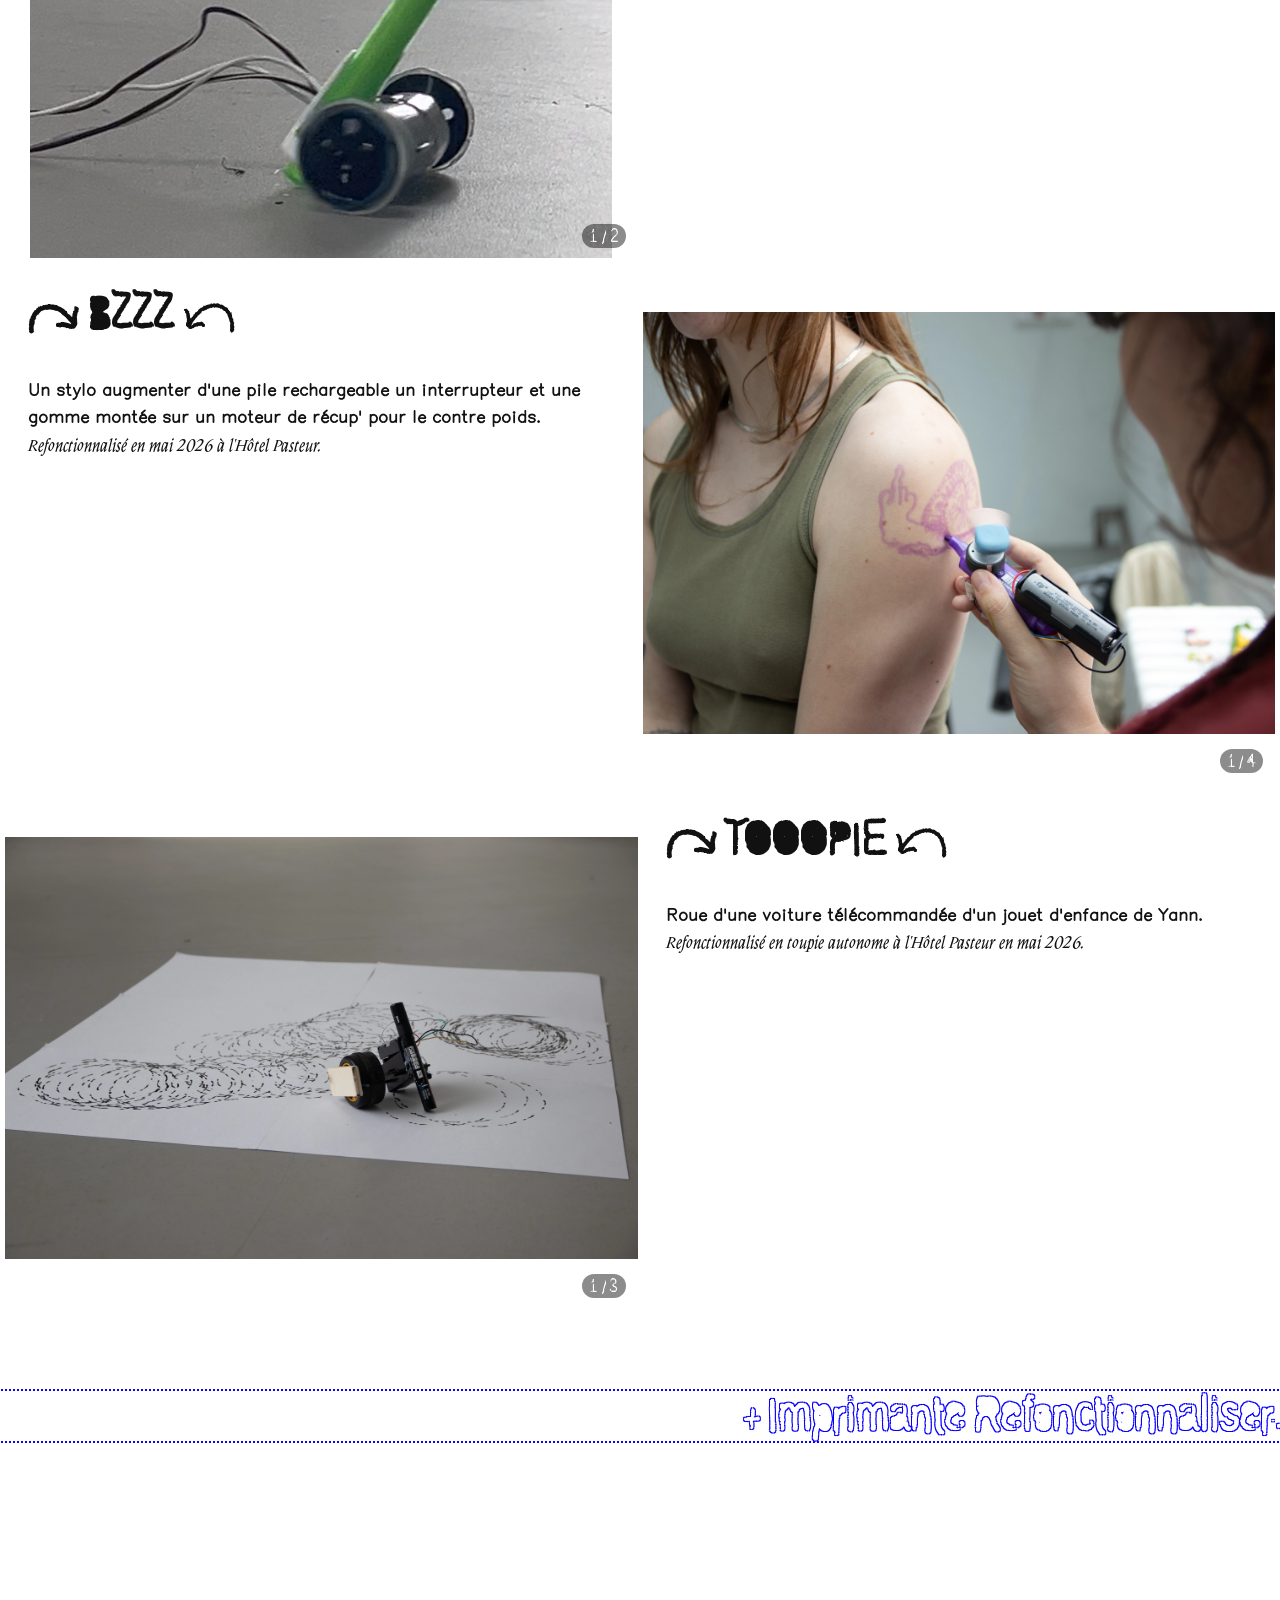
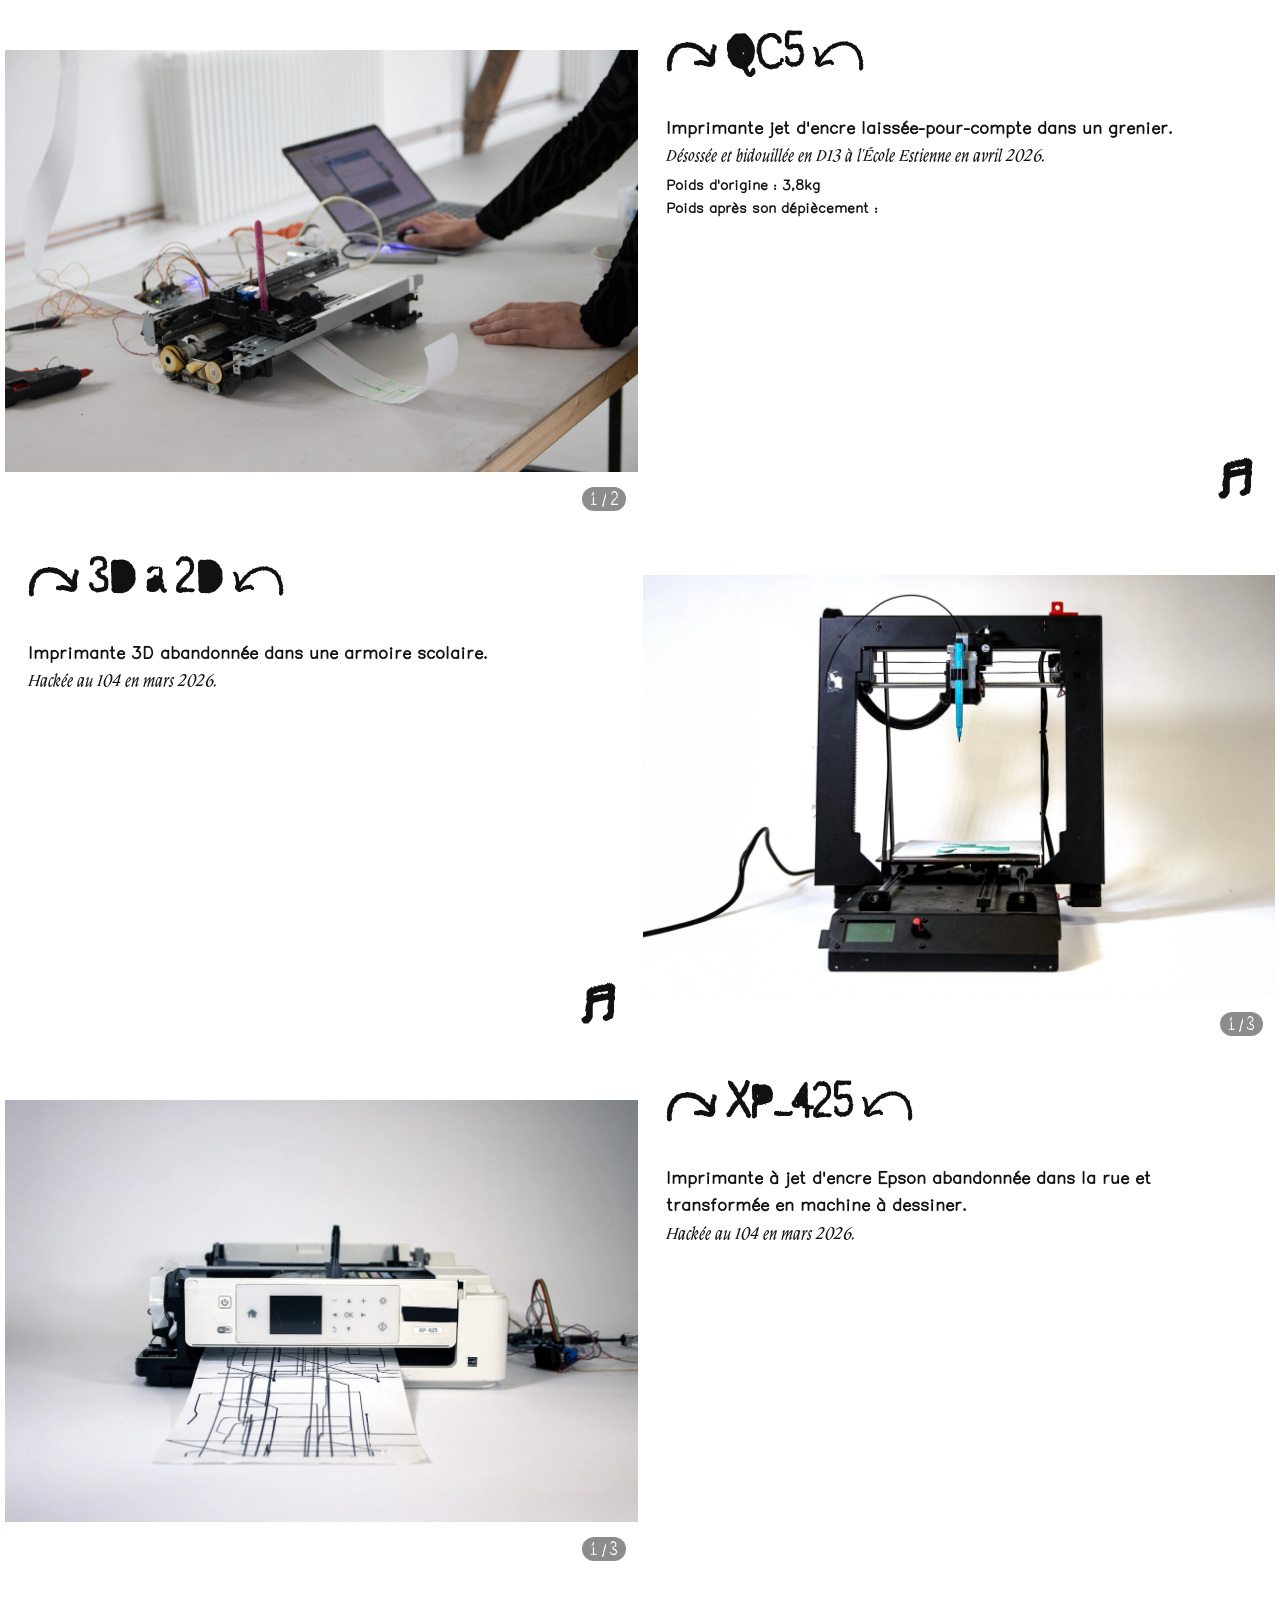
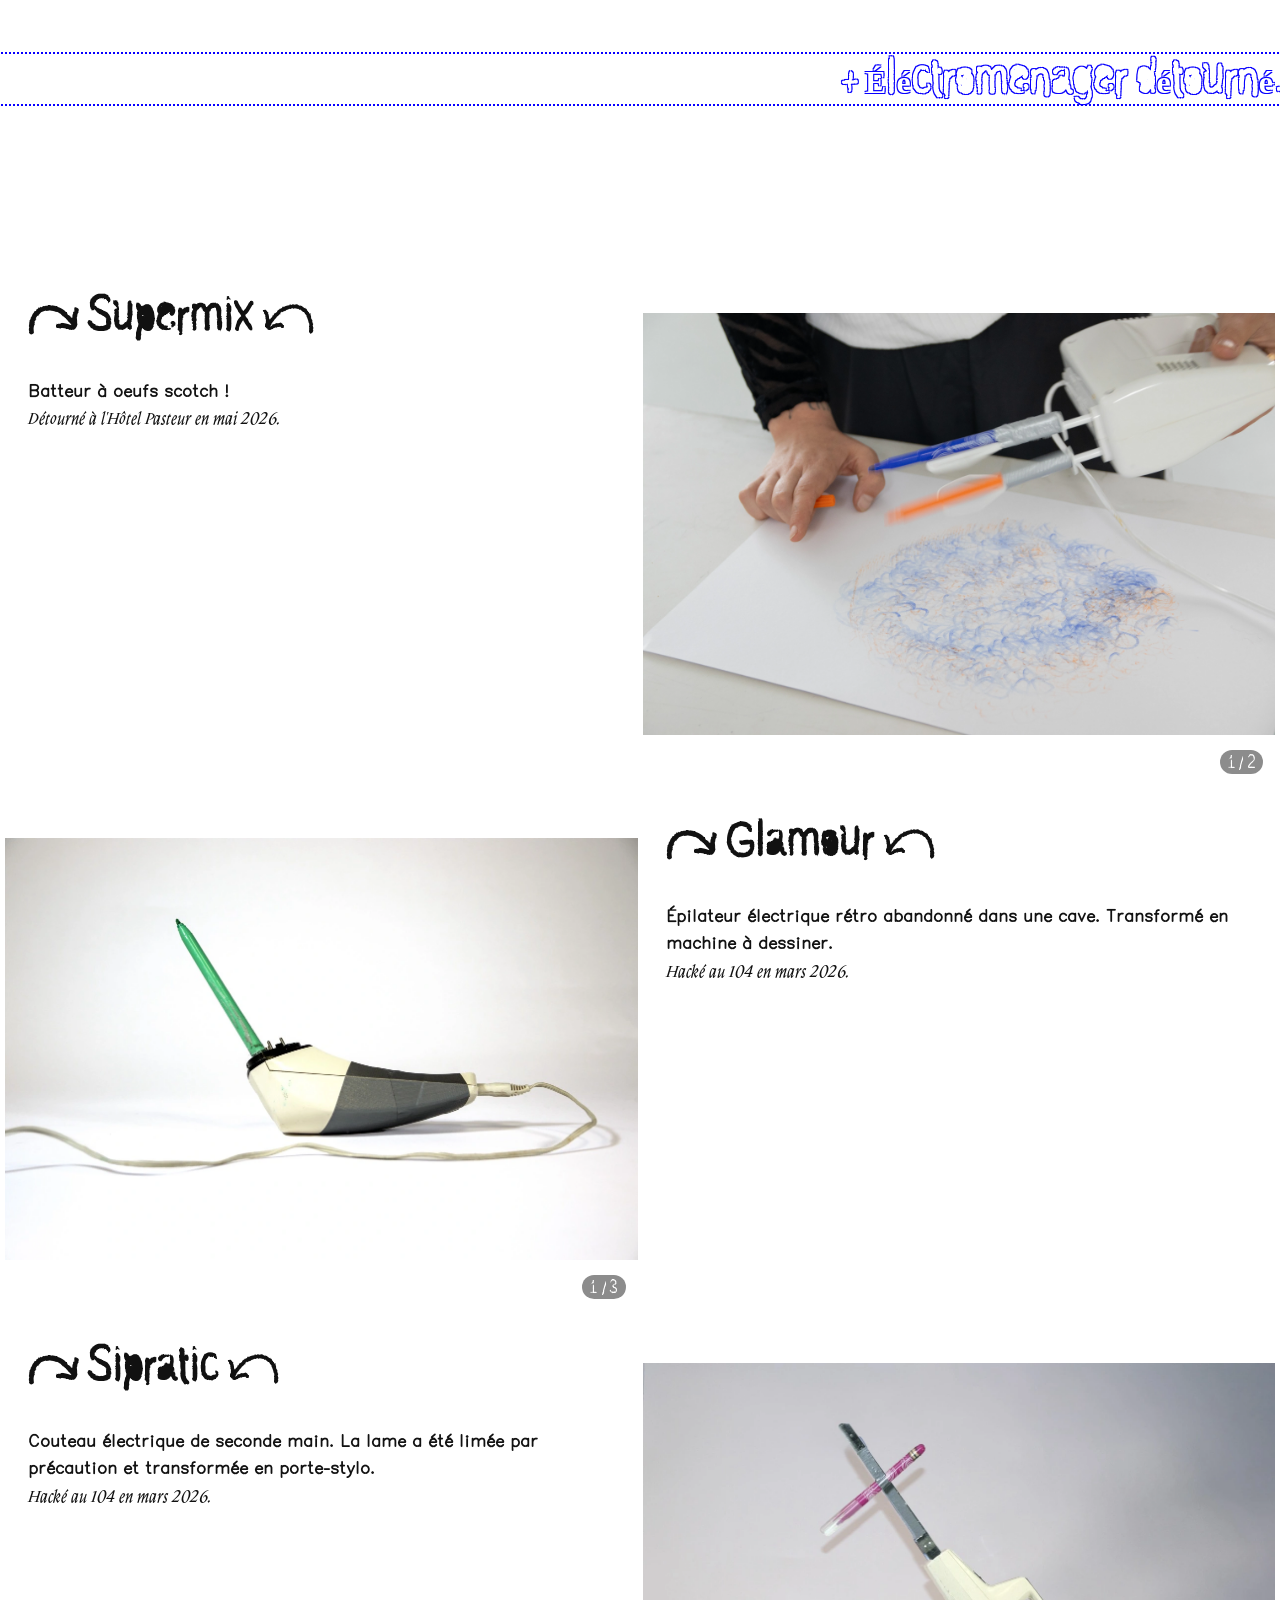
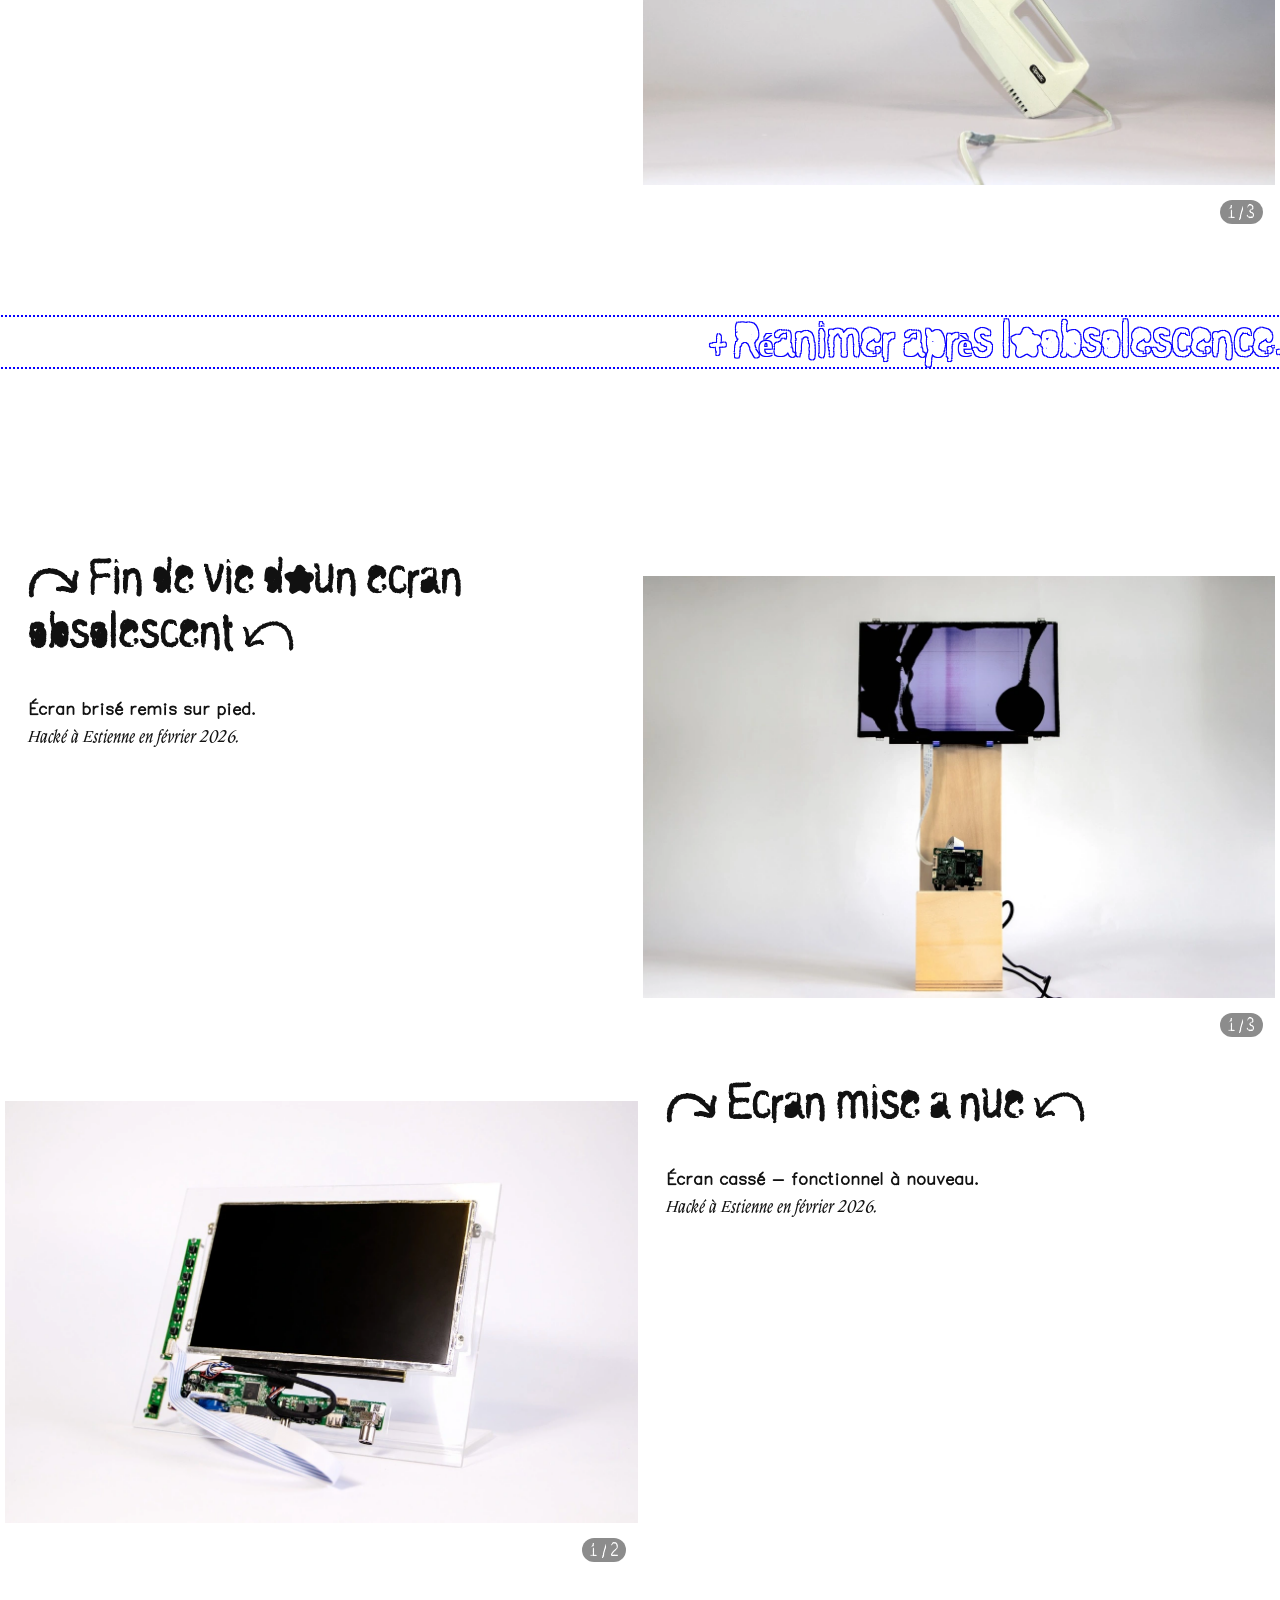
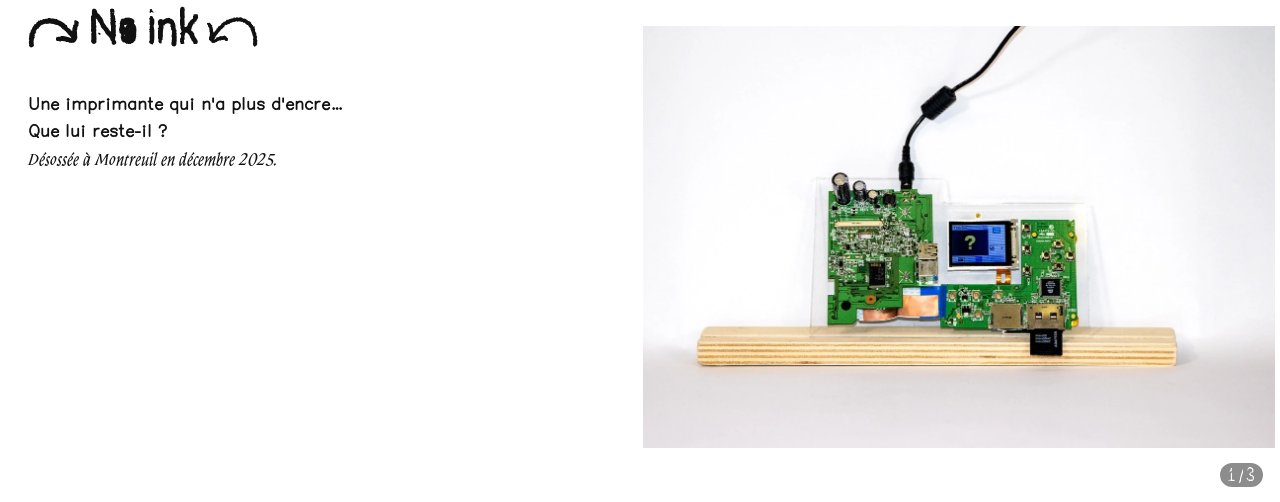
==== commit 54003670: "Add sound" ====
--- a/bidouille.html
+++ b/bidouille.html
@@ -60,7 +60,7 @@
         <div class="cell cell-img">
             <div class="gallery-single">
                    <img src="IMG/BIDOUILLE/vrrr_clang2.png" alt="3D a 2D" loading="lazy"> 
-                   <img src="IMG/BIDOUILLE/vrrr_clang1  .png" alt="3D a 2D" class="hidden">
+                   <img src="IMG/BIDOUILLE/vrrr_clang1.png" alt="3D a 2D" class="hidden">
                 <span class="counter"></span>
             </div>
         </div>
@@ -150,7 +150,8 @@
                 <br>
                 <br>
                 <br>
-                <p><b>†</b></p>
+                <button class="sound-btn" onclick="toggleSound(this,'audio-qc5')" data-playing="0">†</button>
+                <audio id="audio-qc5" src="SON/QC5_3.mp3"></audio>
             </div>
         </div>
 
@@ -163,7 +164,8 @@
                 <br>
                 <br>
                 <br>
-                <p><b>†</b></p>
+                <button class="sound-btn" onclick="toggleSound(this,'audio-3d2d')" data-playing="0">†</button>
+                <audio id="audio-3d2d" src="SON/IMPRIMANTE3D.mp3"></audio>
             </div>
         </div>
         <div class="cell cell-img">
@@ -322,6 +324,25 @@
     </div>
 
     <script>
+        /* ── BOUTONS SON ──────────────────────────────────────── */
+        function toggleSound(btn, audioId) {
+            const audio = document.getElementById(audioId);
+            if (btn.dataset.playing === '1') {
+                audio.pause();
+                audio.currentTime = 0;
+                btn.dataset.playing = '0';
+                btn.style.color = '';
+            } else {
+                btn.dataset.playing = '1';
+                btn.style.color = '#0800ff';
+                audio.play();
+                audio.onended = function() {
+                    btn.dataset.playing = '0';
+                    btn.style.color = '';
+                };
+            }
+        }
+
         /* ── GALERIE CLIQUABLE + SWIPE MOBILE ───────────────── */
         document.querySelectorAll('.gallery-single').forEach(gallery => {
             const imgs   = gallery.querySelectorAll('img');
--- a/bidouille.css
+++ b/bidouille.css
@@ -108,21 +108,19 @@
 /* ========================= */
 .cell-img {
     overflow: hidden;
-    background: #111;
+    background: #fff;
     position: relative;
 }
 
 .gallery-single {
     width: 100%;
-    height: 100%;
     position: relative;
 }
 
 .gallery-single img {
     width: 100%;
-    height: 100%;
-    min-height: 320px;
-    object-fit: cover;
+    height: 520px;
+    object-fit: contain;
     display: block;
     transition: transform 0.35s ease, opacity 0.15s ease;
 }
@@ -191,6 +189,7 @@
 .richtext {
     flex: 1;
     padding: 22px 20px;
+    position: relative;
     font-family: 'herthey', 'Ludd', Georgia, serif;
     font-size: 1rem;
     line-height: 1.7;
@@ -244,5 +243,25 @@
     }
     .svg-btn { width: 2fr; }
     .cell { min-height: 240px; }
-    .gallery-single img { min-height: 240px; }
+}
+/* ========================= */
+/* BOUTON SON                */
+/* ========================= */
+.sound-btn {
+    position: absolute;
+    bottom: 16px;
+    right: 20px;
+    background: none;
+    border: none;
+    padding: 0;
+    cursor: pointer;
+    font-family: 'Ludd', Georgia, serif;
+    font-weight: bold;
+    color: inherit;
+    font-size: 3rem;
+    line-height: 1;
+    outline: none;
+}
+.sound-btn:hover {
+    opacity: 0.6;
 }
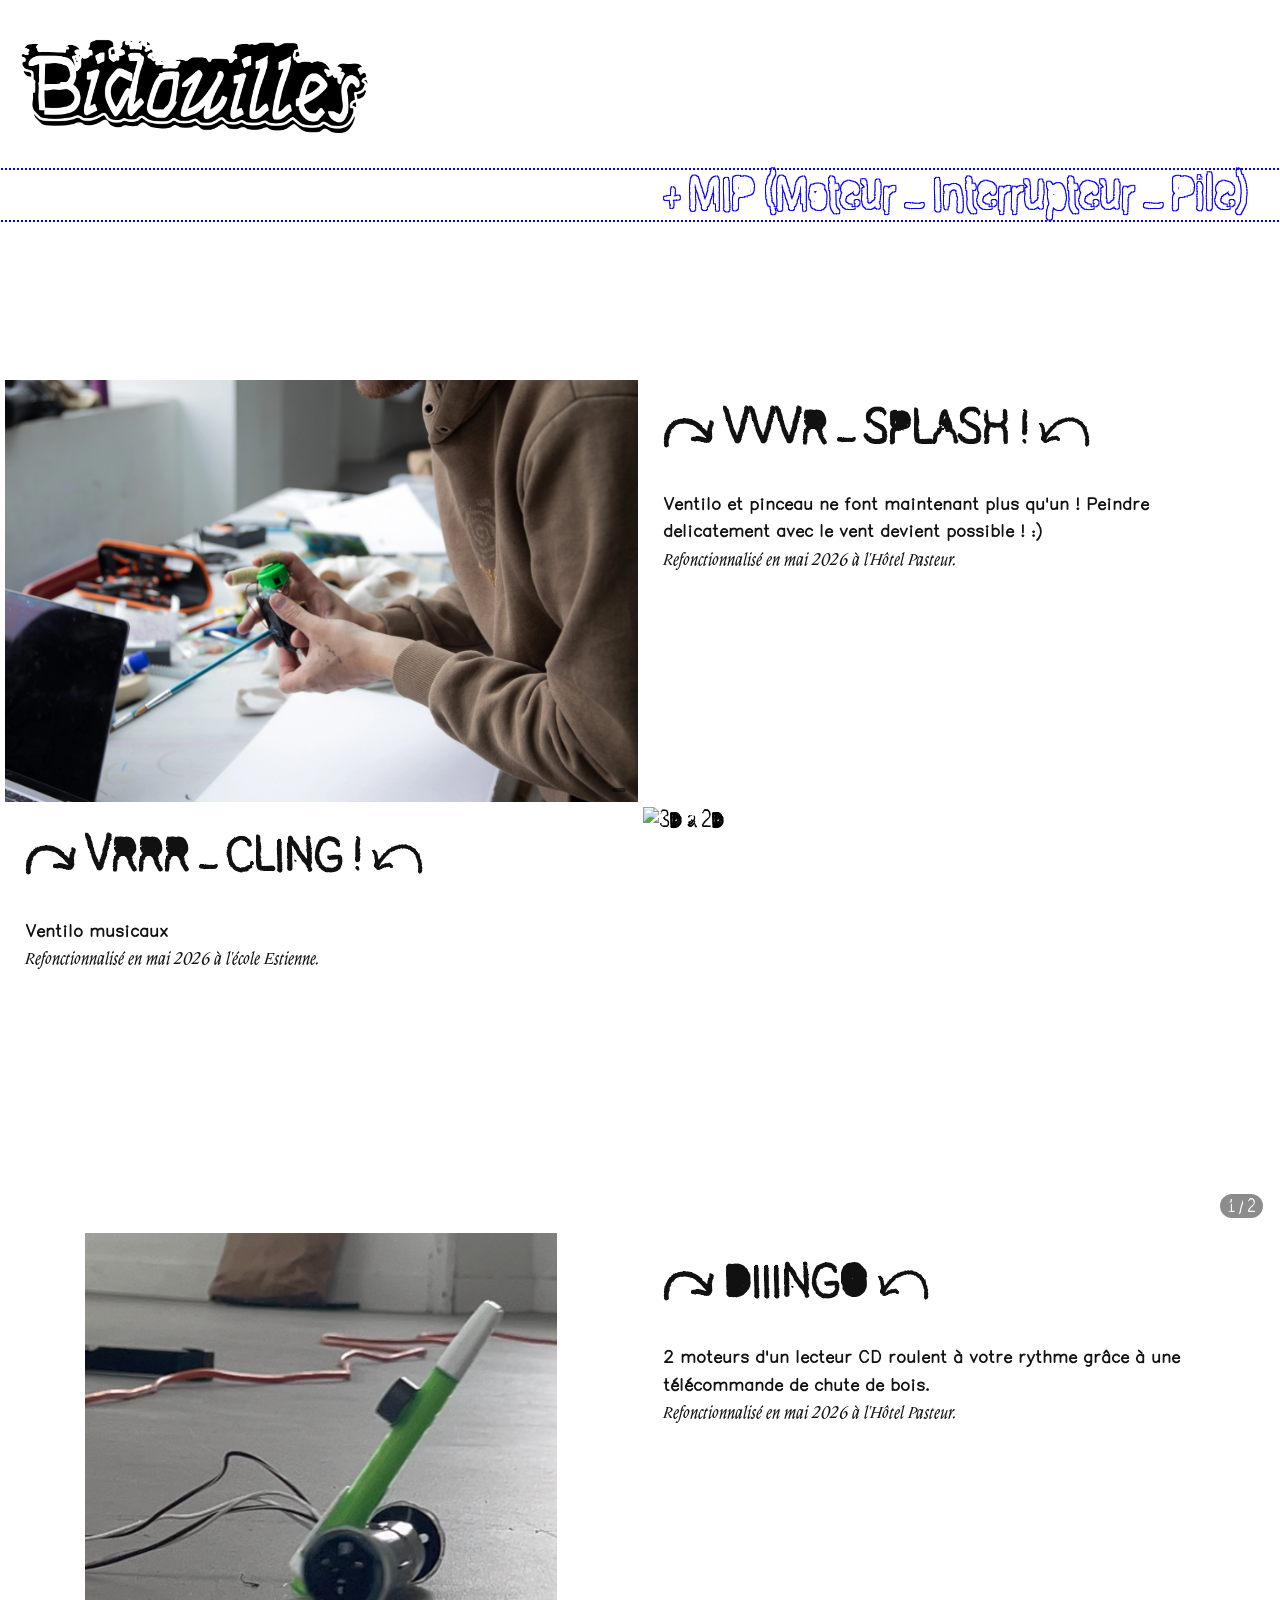
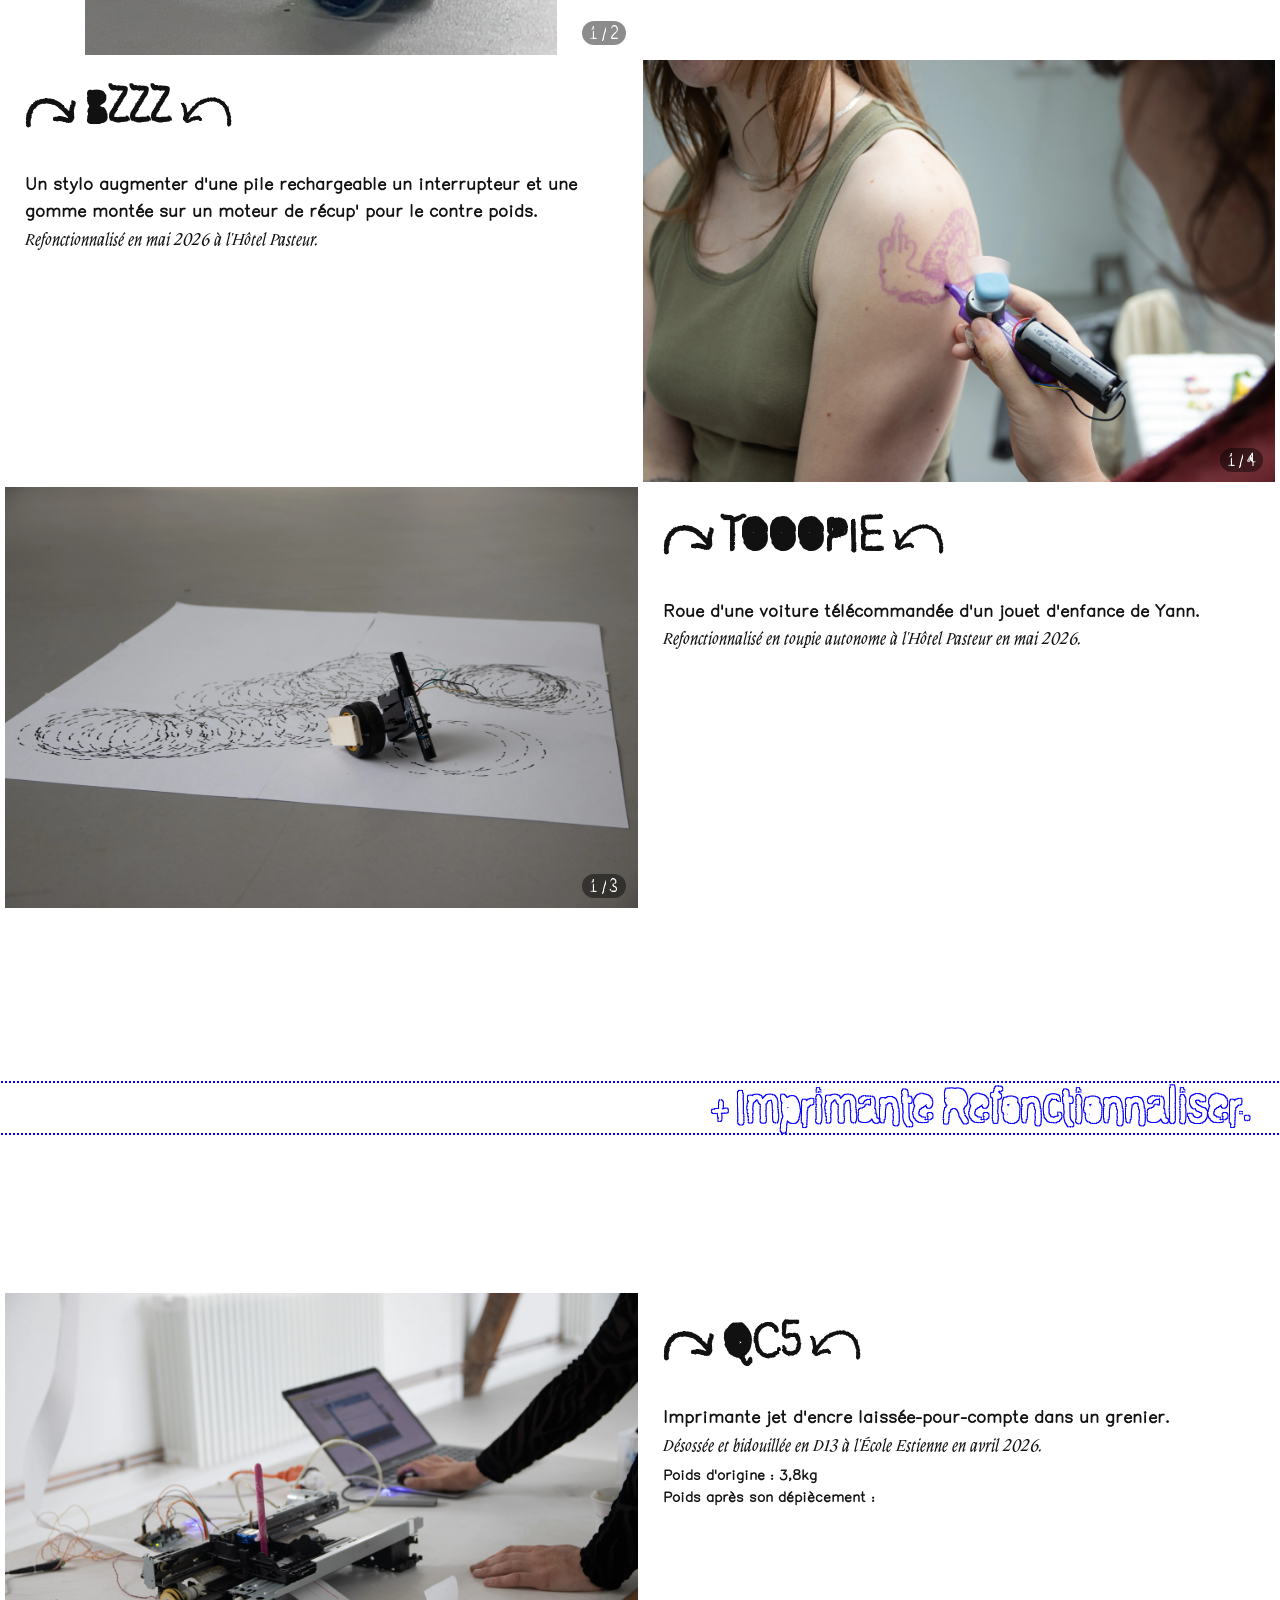
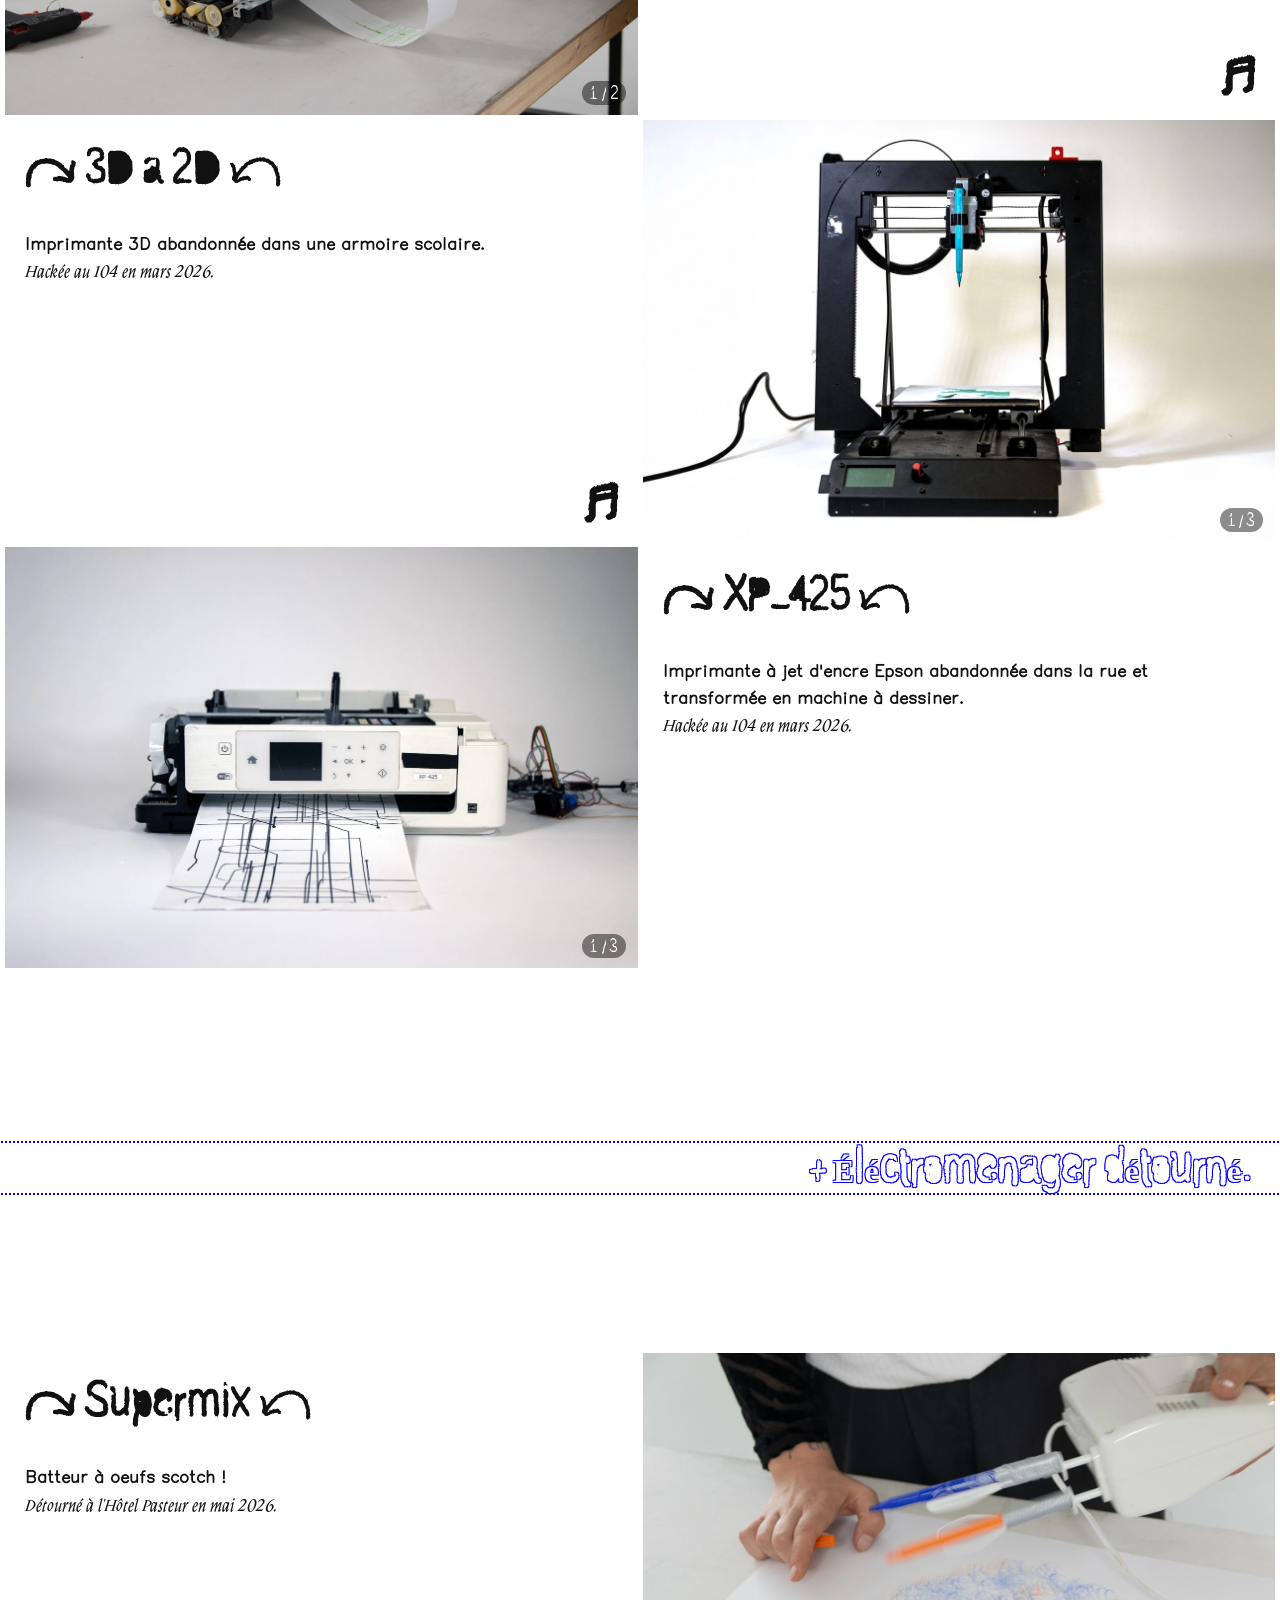
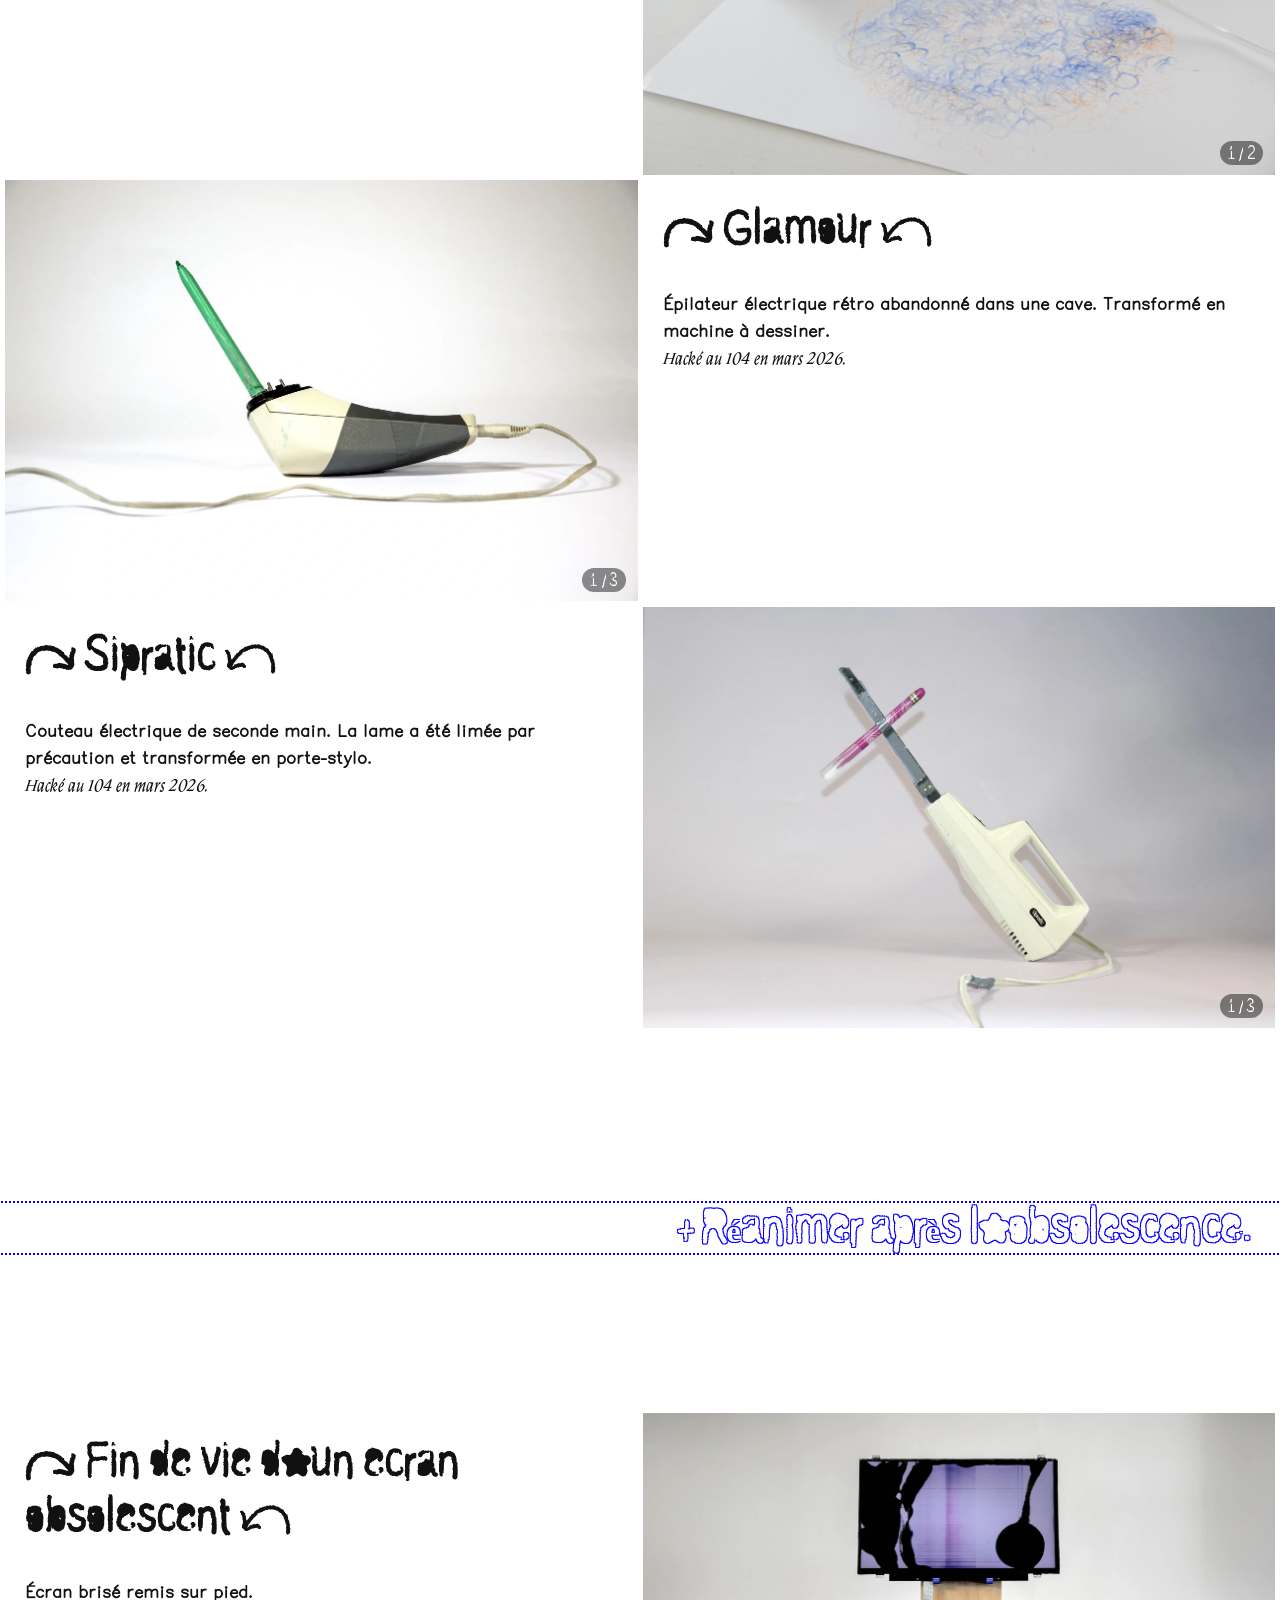
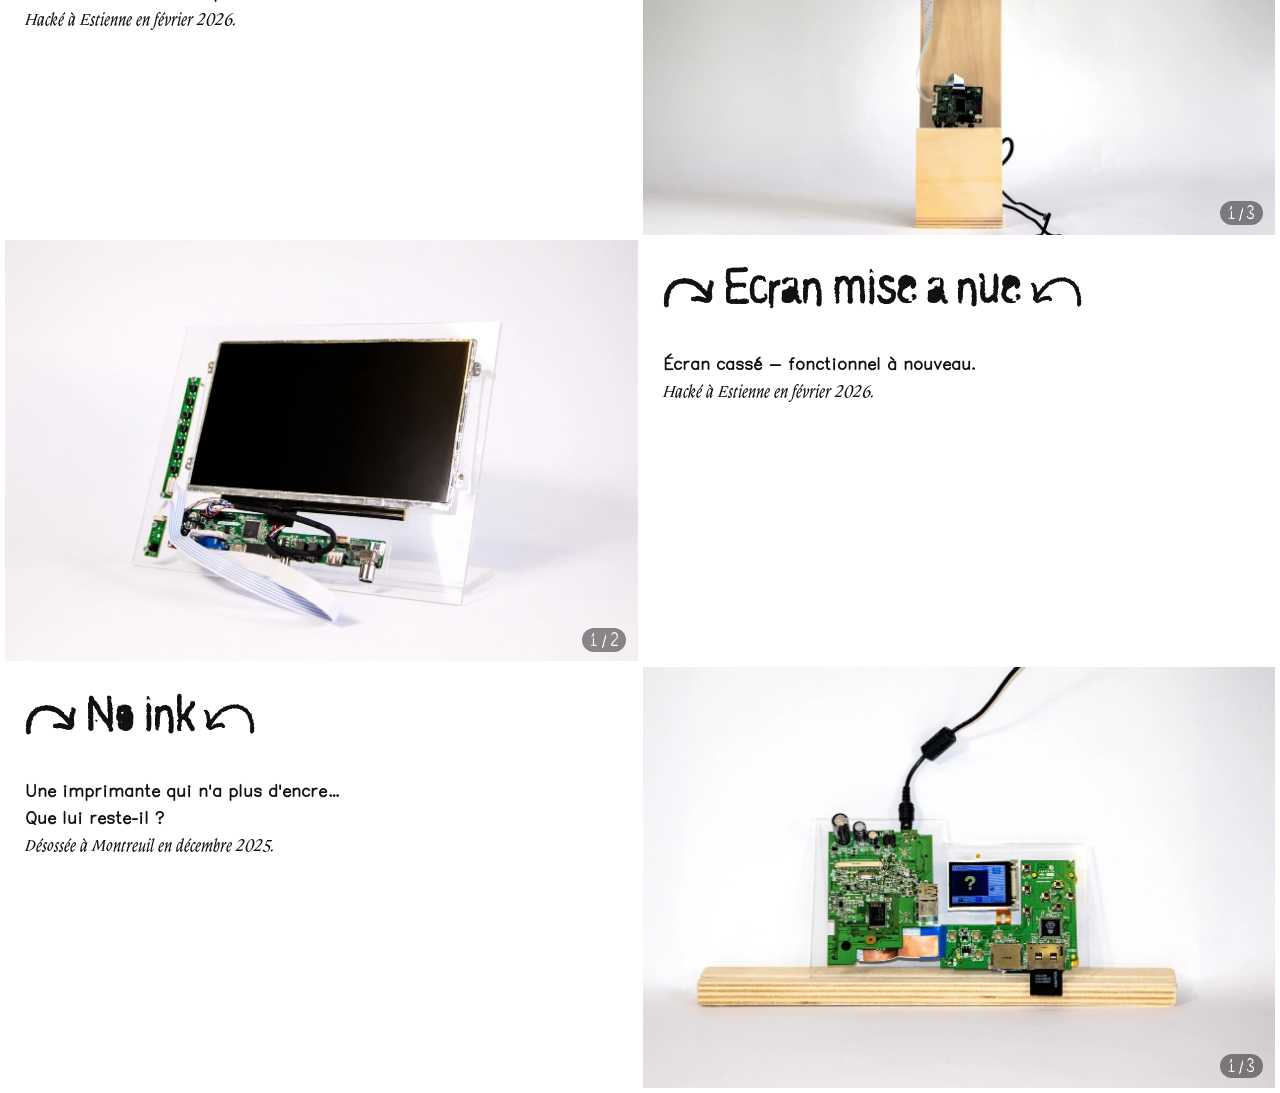
==== commit 123bbd74: "Fix: Correction de position" ====
--- a/bidouille.html
+++ b/bidouille.html
@@ -19,305 +19,298 @@
         </div>
     </div>
 
-
-
-
-    <br>
-    <br>
-    <br>
-    <p style="text-align: end; text-shadow: -1px -1px 0 #0800ff, 1px -1px 0 #0800ff,
-          -1px 1px 0 #0800ff, 1px 1px 0 #0800ff; color: white; font-size: 14px; outline-color: #0800ff; outline-style: dotted; outline-width: 2px;"><b>+ MIP (Moteur - Interrupteur - Pile)</b>
+    <p class="section-title"><b>+ MIP (Moteur - Interrupteur - Pile)</b>
     </p>
     <div class="container">
 
-        <div class="cell cell-img">
-            <div class="gallery-single">
-                   <img src="IMG/BIDOUILLE/Ventilo_Pinceau.webp" alt="3D a 2D" loading="lazy"> 
-                <span class="counter"></span>
-            </div>
-        </div>
-        <div class="cell cell-text">
-            <div class="richtext" contenteditable="true">
-                <p><b>] VVVR - SPLASH ! {</b></p>
-                <p><br></p>
-                <h4>Ventilo et pinceau ne font maintenant plus qu'un !  Peindre delicatement avec le vent devient possible ! :) </h4>
-                <p>Refonctionnalisé en mai 2026 à l'Hôtel Pasteur. </p>
-            </div>
-        </div>
-
-        <div class="cell cell-text">
-            <div class="richtext" contenteditable="true">
-                <p><b>] VRRR - CLING ! {</b></p>
-                <p><br></p>
-                <h4>Ventilo musicaux</h4>
-                <p>Refonctionnalisé en mai 2026 à l'école Estienne. </p>
-                <br>
-                <br>
-                <br>
-                <p><b>†</b></p>
-            </div>
-        </div>
-        <div class="cell cell-img">
-            <div class="gallery-single">
-                   <img src="IMG/BIDOUILLE/vrrr_clang2.png" alt="3D a 2D" loading="lazy"> 
-                   <img src="IMG/BIDOUILLE/vrrr_clang1.png" alt="3D a 2D" class="hidden">
-                <span class="counter"></span>
-            </div>
-        </div>
-
-        <div class="cell cell-img">
-            <div class="gallery-single">
-                   <img src="IMG/BIDOUILLE/DINGO1.png" alt="3D a 2D" loading="lazy"> 
-                   <img src="IMG/BIDOUILLE/DINGO2.png" alt="3D a 2D" class="hidden">
-                <span class="counter"></span>
-            </div>
-        </div>
-        <div class="cell cell-text">
-            <div class="richtext" contenteditable="true">
-                <p><b>] DIIINGO {</b></p>
-                <p><br></p>
-                <h4>2 moteurs d'un lecteur CD roulent à votre rythme grâce à une télécommande de chute de bois.</h4>
-                <p>Refonctionnalisé en mai 2026 à l'Hôtel Pasteur.</p>
-            </div>
-        </div>
-        
-
-        <div class="cell cell-text">
-            <div class="richtext" contenteditable="true">
-                <p><b>] BZZZ {</b></p>
-                <p><br></p>
-                <h4>Un stylo augmenter d'une pile rechargeable un interrupteur et une gomme montée sur un moteur de récup' pour le contre poids. </h4>
-                <p>Refonctionnalisé en mai 2026 à l'Hôtel Pasteur. </p>
-            </div>
-        </div>
-        <div class="cell cell-img">
-            <div class="gallery-single">
-                   <img src="IMG/BIDOUILLE/BZZZ.webp" alt="3D a 2D" loading="lazy"> 
-                   <img src="IMG/BIDOUILLE/BZZZ3.webp" alt="3D a 2D" class="hidden">
-                   <img src="IMG/BIDOUILLE/BZZZ4.webp" alt="3D a 2D" class="hidden">
-                   <img src="IMG/BIDOUILLE/BZZZ2.webp" alt="3D a 2D" class="hidden">   
-                   
-                <span class="counter"></span>
-            </div>
-        </div>
-
-        <div class="cell cell-img">
-            <div class="gallery-single">
-                   <img src="IMG/BIDOUILLE/TOOOPIE.webp" alt="3D a 2D" loading="lazy"> 
-                   <img src="IMG/BIDOUILLE/TOOOPIE2.webp" alt="3D a 2D" class="hidden">
-                   <img src="IMG/BIDOUILLE/TOOOPIE4.webp" alt="3D a 2D" class="hidden">
-
-                   
-                <span class="counter"></span>
-            </div>
-        </div>
-        <div class="cell cell-text">
-            <div class="richtext" contenteditable="true">
-                <p><b>] TOOOPIE {</b></p>
-                <p><br></p>
-                <h4>Roue d'une voiture télécommandée d'un jouet d'enfance de Yann.</h4>
-                <p>Refonctionnalisé en toupie autonome à l'Hôtel Pasteur en mai 2026.</p>
-            </div>
-        </div>
-    
-    </div>
-
-
-
-    <br>
-    <br>
-    <br>
-    <p style="text-align: end; text-shadow: -1px -1px 0 #0800ff, 1px -1px 0 #0800ff,
-          -1px 1px 0 #0800ff, 1px 1px 0 #0800ff; color: white; font-size: 14px; outline-color: #0800ff; outline-style: dotted; outline-width: 2px;"><b>+ Imprimante Refonctionnaliser.   </b>
+        <div class="pair">
+            <div class="cell cell-img">
+                <div class="gallery-single">
+                       <img src="IMG/BIDOUILLE/Ventilo_Pinceau.webp" alt="3D a 2D" loading="lazy">
+                    <span class="counter"></span>
+                </div>
+            </div>
+            <div class="cell cell-text">
+                <div class="richtext">
+                    <p><b>] VVVR - SPLASH ! {</b></p>
+                    <p><br></p>
+                    <h4>Ventilo et pinceau ne font maintenant plus qu'un !  Peindre delicatement avec le vent devient possible ! :) </h4>
+                    <p>Refonctionnalisé en mai 2026 à l'Hôtel Pasteur. </p>
+                </div>
+            </div>
+        </div>
+
+        <div class="pair">
+            <div class="cell cell-text">
+                <div class="richtext">
+                    <p><b>] VRRR - CLING ! {</b></p>
+                    <p><br></p>
+                    <h4>Ventilo musicaux</h4>
+                    <p>Refonctionnalisé en mai 2026 à l'école Estienne. </p>
+                </div>
+            </div>
+            <div class="cell cell-img">
+                <div class="gallery-single">
+                       <img src="IMG/BIDOUILLE/vrrr_clang2.png" alt="3D a 2D" loading="lazy">
+                       <img src="IMG/BIDOUILLE/vrrr_clang1.png" alt="3D a 2D" class="hidden">
+                    <span class="counter"></span>
+                </div>
+            </div>
+        </div>
+
+        <div class="pair">
+            <div class="cell cell-img">
+                <div class="gallery-single">
+                       <img src="IMG/BIDOUILLE/DINGO1.png" alt="3D a 2D" loading="lazy">
+                       <img src="IMG/BIDOUILLE/DINGO2.png" alt="3D a 2D" class="hidden">
+                    <span class="counter"></span>
+                </div>
+            </div>
+            <div class="cell cell-text">
+                <div class="richtext">
+                    <p><b>] DIIINGO {</b></p>
+                    <p><br></p>
+                    <h4>2 moteurs d'un lecteur CD roulent à votre rythme grâce à une télécommande de chute de bois.</h4>
+                    <p>Refonctionnalisé en mai 2026 à l'Hôtel Pasteur.</p>
+                </div>
+            </div>
+        </div>
+
+        <div class="pair">
+            <div class="cell cell-text">
+                <div class="richtext">
+                    <p><b>] BZZZ {</b></p>
+                    <p><br></p>
+                    <h4>Un stylo augmenter d'une pile rechargeable un interrupteur et une gomme montée sur un moteur de récup' pour le contre poids. </h4>
+                    <p>Refonctionnalisé en mai 2026 à l'Hôtel Pasteur. </p>
+                </div>
+            </div>
+            <div class="cell cell-img">
+                <div class="gallery-single">
+                       <img src="IMG/BIDOUILLE/BZZZ.webp" alt="3D a 2D" loading="lazy">
+                       <img src="IMG/BIDOUILLE/BZZZ3.webp" alt="3D a 2D" class="hidden">
+                       <img src="IMG/BIDOUILLE/BZZZ4.webp" alt="3D a 2D" class="hidden">
+                       <img src="IMG/BIDOUILLE/BZZZ2.webp" alt="3D a 2D" class="hidden">
+                    <span class="counter"></span>
+                </div>
+            </div>
+        </div>
+
+        <div class="pair">
+            <div class="cell cell-img">
+                <div class="gallery-single">
+                       <img src="IMG/BIDOUILLE/TOOOPIE.webp" alt="3D a 2D" loading="lazy">
+                       <img src="IMG/BIDOUILLE/TOOOPIE2.webp" alt="3D a 2D" class="hidden">
+                       <img src="IMG/BIDOUILLE/TOOOPIE4.webp" alt="3D a 2D" class="hidden">
+                    <span class="counter"></span>
+                </div>
+            </div>
+            <div class="cell cell-text">
+                <div class="richtext">
+                    <p><b>] TOOOPIE {</b></p>
+                    <p><br></p>
+                    <h4>Roue d'une voiture télécommandée d'un jouet d'enfance de Yann.</h4>
+                    <p>Refonctionnalisé en toupie autonome à l'Hôtel Pasteur en mai 2026.</p>
+                </div>
+            </div>
+        </div>
+
+    </div>
+
+
+
+    <p class="section-title"><b>+ Imprimante Refonctionnaliser.   </b>
     </p>
     <div class="container">
 
-           <div class="cell cell-img">
-            <div class="gallery-single">
-                   <img src="IMG/BIDOUILLE/QC5.webp" alt="3D a 2D" loading="lazy"> 
-                   <img src="IMG/BIDOUILLE/QC52.webp" alt="3D a 2D" class="hidden">
-                   
-                <span class="counter"></span>
-            </div>
-        </div>
-        <div class="cell cell-text">
-            <div class="richtext" contenteditable="true">
-                <p><b>] QC5 {</b></p>
-                <p><br></p>
-                <h4>Imprimante jet d'encre laissée-pour-compte dans un grenier.</h4>
-                <p>Désossée et bidouillée en D13 à l'École Estienne en avril 2026.</p>                <h5>Poids d'origine : 3,8kg 
-                    <br> Poids après son dépiècement :     </h5>
-                <br>
-                <br>
-                <br>
-                <button class="sound-btn" onclick="toggleSound(this,'audio-qc5')" data-playing="0">†</button>
-                <audio id="audio-qc5" src="SON/QC5_3.mp3"></audio>
-            </div>
-        </div>
-
-        <div class="cell cell-text">
-            <div class="richtext" contenteditable="true">
-                <p><b>] 3D a 2D {</b></p>
-                <p><br></p>
-                <h4>Imprimante 3D abandonnée dans une armoire scolaire.</h4>
-                <p>Hackée au 104 en mars 2026.</p>
-                <br>
-                <br>
-                <br>
-                <button class="sound-btn" onclick="toggleSound(this,'audio-3d2d')" data-playing="0">†</button>
-                <audio id="audio-3d2d" src="SON/IMPRIMANTE3D.mp3"></audio>
-            </div>
-        </div>
-        <div class="cell cell-img">
-            <div class="gallery-single">
-                   <img src="IMG/BIDOUILLE/3Da2D_photo__01.webp" alt="3D a 2D" loading="lazy"> 
-                   <img src="IMG/BIDOUILLE/3Da2D_photo__03.webp" alt="3D a 2D" class="hidden">
-                   <img src="IMG/BIDOUILLE/3Da2D_photo__02.webp" alt="3D a 2D" class="hidden">
-				
-				
-                <span class="counter"></span>
-            </div>
-        </div>
-        
-        <div class="cell cell-img">
-            <div class="gallery-single">
-                <img src="IMG/BIDOUILLE/XP-425_photo_03.webp" alt="XP-425" loading="lazy" >
-               <img src="IMG/BIDOUILLE/XP-425_photo_02.webp" alt="XP-425"class="hidden">
-                <img src="IMG/BIDOUILLE/XP-425_photo_04.webp" alt="XP-425" class="hidden">
-				
-                <span class="counter"></span>
-            </div>
-        </div>
-        <div class="cell cell-text">
-            <div class="richtext" contenteditable="true">
-                <p><b>] XP-425 {</b></p>
-                <p><br></p>
-                <h4>Imprimante à jet d'encre Epson abandonnée dans la rue et transformée en machine à dessiner.</h4>
-                <p>Hackée au 104 en mars 2026.</p>
-            </div>
-        </div>
-
-    </div>
-
-
-
-    <br>
-    <br>
-    <br>
-    <p style="text-align: end; text-shadow: -1px -1px 0 #0800ff, 1px -1px 0 #0800ff,
-          -1px 1px 0 #0800ff, 1px 1px 0 #0800ff; color: white; font-size: 14px; outline-color: #0800ff; outline-style: dotted; outline-width: 2px;"><b>+ Éléctromenager détourné.     </b>
+        <div class="pair">
+            <div class="cell cell-img">
+                <div class="gallery-single">
+                       <img src="IMG/BIDOUILLE/QC5.webp" alt="3D a 2D" loading="lazy">
+                       <img src="IMG/BIDOUILLE/QC52.webp" alt="3D a 2D" class="hidden">
+                    <span class="counter"></span>
+                </div>
+            </div>
+            <div class="cell cell-text">
+                <div class="richtext">
+                    <p><b>] QC5 {</b></p>
+                    <p><br></p>
+                    <h4>Imprimante jet d'encre laissée-pour-compte dans un grenier.</h4>
+                    <p>Désossée et bidouillée en D13 à l'École Estienne en avril 2026.</p>
+                    <h5>Poids d'origine : 3,8kg <br> Poids après son dépiècement : </h5>
+                    <br><br><br>
+                    <button class="sound-btn" onclick="toggleSound(this,'audio-qc5')" data-playing="0">†</button>
+                    <audio id="audio-qc5" src="SON/QC5_3.mp3"></audio>
+                </div>
+            </div>
+        </div>
+
+        <div class="pair">
+            <div class="cell cell-text">
+                <div class="richtext">
+                    <p><b>] 3D a 2D {</b></p>
+                    <p><br></p>
+                    <h4>Imprimante 3D abandonnée dans une armoire scolaire.</h4>
+                    <p>Hackée au 104 en mars 2026.</p>
+                    <br><br><br>
+                    <button class="sound-btn" onclick="toggleSound(this,'audio-3d2d')" data-playing="0">†</button>
+                    <audio id="audio-3d2d" src="SON/IMPRIMANTE3D.mp3"></audio>
+                </div>
+            </div>
+            <div class="cell cell-img">
+                <div class="gallery-single">
+                       <img src="IMG/BIDOUILLE/3Da2D_photo__01.webp" alt="3D a 2D" loading="lazy">
+                       <img src="IMG/BIDOUILLE/3Da2D_photo__03.webp" alt="3D a 2D" class="hidden">
+                       <img src="IMG/BIDOUILLE/3Da2D_photo__02.webp" alt="3D a 2D" class="hidden">
+                    <span class="counter"></span>
+                </div>
+            </div>
+        </div>
+
+        <div class="pair">
+            <div class="cell cell-img">
+                <div class="gallery-single">
+                    <img src="IMG/BIDOUILLE/XP-425_photo_03.webp" alt="XP-425" loading="lazy">
+                    <img src="IMG/BIDOUILLE/XP-425_photo_02.webp" alt="XP-425" class="hidden">
+                    <img src="IMG/BIDOUILLE/XP-425_photo_04.webp" alt="XP-425" class="hidden">
+                    <span class="counter"></span>
+                </div>
+            </div>
+            <div class="cell cell-text">
+                <div class="richtext">
+                    <p><b>] XP-425 {</b></p>
+                    <p><br></p>
+                    <h4>Imprimante à jet d'encre Epson abandonnée dans la rue et transformée en machine à dessiner.</h4>
+                    <p>Hackée au 104 en mars 2026.</p>
+                </div>
+            </div>
+        </div>
+
+    </div>
+
+
+
+    <p class="section-title"><b>+ Éléctromenager détourné.     </b>
     </p>
     <div class="container">
 
-        <div class="cell cell-text">
-            <div class="richtext" contenteditable="true">
-                <p><b>] Supermix {</b></p>
-                <p><br></p>
-                <h4>Batteur à oeufs scotch !</h4>
-                <p>Détourné à l'Hôtel Pasteur en mai 2026.</p>
-            </div>
-        </div>
-        <div class="cell cell-img">
-            <div class="gallery-single">
-                   <img src="IMG/BIDOUILLE/SUPERMIX2.webp" alt="3D a 2D" loading="lazy"> 
-                   <img src="IMG/BIDOUILLE/SUPERMIX.webp" alt="3D a 2D" class="hidden"> 
-                   
-                <span class="counter"></span>
-            </div>
-        </div>
-
-        <div class="cell cell-img">
-            <div class="gallery-single">
-                <img src="IMG/BIDOUILLE/GLAMOUR_photo_01.webp" alt="Glamour" loading="lazy">
-                <img src="IMG/BIDOUILLE/GLAMOUR_photo_02.webp" alt="Glamour" class="hidden">
-                <img src="IMG/BIDOUILLE/SIPRATIC_photo_01.webp" alt="Glamour" class="hidden">
-                <span class="counter"></span>
-            </div>
-        </div>
-        <div class="cell cell-text">
-            <div class="richtext" contenteditable="true">
-                <p><b>] Glamour {</b></p>
-                <p><br></p>
-                <h4>Épilateur électrique rétro abandonné dans une cave. Transformé en machine à dessiner.</h4>
-                <p>Hacké au 104 en mars 2026.</p>
-            </div>
-        </div>
-
-        <div class="cell cell-text">
-            <div class="richtext" contenteditable="true">
-                <p><b>] Sipratic {</b></p>
-                <p><br></p>
-                <h4>Couteau électrique de seconde main. La lame a été limée par précaution et transformée en porte-stylo.</h4>
-                <p>Hacké au 104 en mars 2026.</p>
-            </div>
-        </div>
-        <div class="cell cell-img">
-			
-            <div class="gallery-single">
-                <img src="IMG/BIDOUILLE/SIPRATIC_photo_02.webp" alt="Sipratic" loading="lazy">
-                <img src="IMG/BIDOUILLE/SIPRATIC_photo_03.webp" alt="Sipratic" class="hidden">
-                <img src="IMG/BIDOUILLE/SIPRATIC_photo_04.webp" alt="Sipratic" class="hidden">
-                <span class="counter"></span>
-            </div>
-        </div>
-    </div>
-
-
-    <br>
-    <br>
-    <br>
-    <p style="text-align: end; text-shadow: -1px -1px 0 #0800ff, 1px -1px 0 #0800ff,
-          -1px 1px 0 #0800ff, 1px 1px 0 #0800ff; color: white; font-size: 14px; outline-color: #0800ff; outline-style: dotted; outline-width: 2px;"><b>+ Réanimer après l'obsolescence. </b>
+        <div class="pair">
+            <div class="cell cell-text">
+                <div class="richtext">
+                    <p><b>] Supermix {</b></p>
+                    <p><br></p>
+                    <h4>Batteur à oeufs scotch !</h4>
+                    <p>Détourné à l'Hôtel Pasteur en mai 2026.</p>
+                </div>
+            </div>
+            <div class="cell cell-img">
+                <div class="gallery-single">
+                       <img src="IMG/BIDOUILLE/SUPERMIX2.webp" alt="3D a 2D" loading="lazy">
+                       <img src="IMG/BIDOUILLE/SUPERMIX.webp" alt="3D a 2D" class="hidden">
+                    <span class="counter"></span>
+                </div>
+            </div>
+        </div>
+
+        <div class="pair">
+            <div class="cell cell-img">
+                <div class="gallery-single">
+                    <img src="IMG/BIDOUILLE/GLAMOUR_photo_01.webp" alt="Glamour" loading="lazy">
+                    <img src="IMG/BIDOUILLE/GLAMOUR_photo_02.webp" alt="Glamour" class="hidden">
+                    <img src="IMG/BIDOUILLE/SIPRATIC_photo_01.webp" alt="Glamour" class="hidden">
+                    <span class="counter"></span>
+                </div>
+            </div>
+            <div class="cell cell-text">
+                <div class="richtext">
+                    <p><b>] Glamour {</b></p>
+                    <p><br></p>
+                    <h4>Épilateur électrique rétro abandonné dans une cave. Transformé en machine à dessiner.</h4>
+                    <p>Hacké au 104 en mars 2026.</p>
+                </div>
+            </div>
+        </div>
+
+        <div class="pair">
+            <div class="cell cell-text">
+                <div class="richtext">
+                    <p><b>] Sipratic {</b></p>
+                    <p><br></p>
+                    <h4>Couteau électrique de seconde main. La lame a été limée par précaution et transformée en porte-stylo.</h4>
+                    <p>Hacké au 104 en mars 2026.</p>
+                </div>
+            </div>
+            <div class="cell cell-img">
+                <div class="gallery-single">
+                    <img src="IMG/BIDOUILLE/SIPRATIC_photo_02.webp" alt="Sipratic" loading="lazy">
+                    <img src="IMG/BIDOUILLE/SIPRATIC_photo_03.webp" alt="Sipratic" class="hidden">
+                    <img src="IMG/BIDOUILLE/SIPRATIC_photo_04.webp" alt="Sipratic" class="hidden">
+                    <span class="counter"></span>
+                </div>
+            </div>
+        </div>
+
+    </div>
+
+
+    <p class="section-title"><b>+ Réanimer après l'obsolescence. </b>
     </p>
     <div class="container">
-       <div class="cell cell-text">
-            <div class="richtext" contenteditable="true">
-                <p><b>] Fin de vie d'un ecran obsolescent {</b></p>
-                <p><br></p>
-                <h4>Écran brisé remis sur pied.</h4>
-                <p>Hacké à Estienne en février 2026.</p>
-            </div>
-        </div>
-        <div class="cell cell-img">
-            <div class="gallery-single">
-                <img src="IMG/BIDOUILLE/BUG_photo_01.webp" alt="Mort en face" loading="lazy">
-                <img src="IMG/BIDOUILLE/BUG_photo_02.webp" alt="Mort en face" class="hidden">
-                <img src="IMG/BIDOUILLE/BUG_photo_03.webp" alt="Mort en face" class="hidden">
-                <span class="counter"></span>
-            </div>
-        </div>
-        
-        <div class="cell cell-img">
-            <div class="gallery-single">
-                <img src="IMG/BIDOUILLE/ECRAN_photo_01.webp" alt="Écran" loading="lazy">
-                <img src="IMG/BIDOUILLE/ECRAN_photo_02.webp" alt="Écran" class="hidden">
-                <span class="counter"></span>
-            </div>
-        </div>
-		<div class="cell cell-text">
-            <div class="richtext" contenteditable="true">
-                <p><b>] Ecran mise a nue {</b></p>
-                <p><br></p>
-                <h4>Écran cassé — fonctionnel à nouveau.</h4>
-                <p>Hacké à Estienne en février 2026.</p>
-            </div>
-        </div>
-
-        <div class="cell cell-text">
-            <div class="richtext" contenteditable="true">
-                <p><b>] No ink {</b></p>
-                <p><br></p>
-                <h4>Une imprimante qui n'a plus d'encre…</h4>
-                <h4>Que lui reste-il ?</h4>
-                <p>Désossée à Montreuil en décembre 2025.</p>
-            </div>
-        </div>
-		<div class="cell cell-img">
-            <div class="gallery-single">
-                <img src="IMG/BIDOUILLE/NOINK_photo_01.webp" alt="No Ink" loading="lazy">
-                <img src="IMG/BIDOUILLE/NOINK_photo_02.webp" alt="No Ink" class="hidden">
-                <img src="IMG/BIDOUILLE/NOINK_photo_04.webp" alt="No Ink" class="hidden">
-                <span class="counter"></span>
+
+        <div class="pair">
+            <div class="cell cell-text">
+                <div class="richtext">
+                    <p><b>] Fin de vie d'un ecran obsolescent {</b></p>
+                    <p><br></p>
+                    <h4>Écran brisé remis sur pied.</h4>
+                    <p>Hacké à Estienne en février 2026.</p>
+                </div>
+            </div>
+            <div class="cell cell-img">
+                <div class="gallery-single">
+                    <img src="IMG/BIDOUILLE/BUG_photo_01.webp" alt="Mort en face" loading="lazy">
+                    <img src="IMG/BIDOUILLE/BUG_photo_02.webp" alt="Mort en face" class="hidden">
+                    <img src="IMG/BIDOUILLE/BUG_photo_03.webp" alt="Mort en face" class="hidden">
+                    <span class="counter"></span>
+                </div>
+            </div>
+        </div>
+
+        <div class="pair">
+            <div class="cell cell-img">
+                <div class="gallery-single">
+                    <img src="IMG/BIDOUILLE/ECRAN_photo_01.webp" alt="Écran" loading="lazy">
+                    <img src="IMG/BIDOUILLE/ECRAN_photo_02.webp" alt="Écran" class="hidden">
+                    <span class="counter"></span>
+                </div>
+            </div>
+            <div class="cell cell-text">
+                <div class="richtext">
+                    <p><b>] Ecran mise a nue {</b></p>
+                    <p><br></p>
+                    <h4>Écran cassé — fonctionnel à nouveau.</h4>
+                    <p>Hacké à Estienne en février 2026.</p>
+                </div>
+            </div>
+        </div>
+
+        <div class="pair">
+            <div class="cell cell-text">
+                <div class="richtext">
+                    <p><b>] No ink {</b></p>
+                    <p><br></p>
+                    <h4>Une imprimante qui n'a plus d'encre…</h4>
+                    <h4>Que lui reste-il ?</h4>
+                    <p>Désossée à Montreuil en décembre 2025.</p>
+                </div>
+            </div>
+            <div class="cell cell-img">
+                <div class="gallery-single">
+                    <img src="IMG/BIDOUILLE/NOINK_photo_01.webp" alt="No Ink" loading="lazy">
+                    <img src="IMG/BIDOUILLE/NOINK_photo_02.webp" alt="No Ink" class="hidden">
+                    <img src="IMG/BIDOUILLE/NOINK_photo_04.webp" alt="No Ink" class="hidden">
+                    <span class="counter"></span>
+                </div>
             </div>
         </div>
 
@@ -399,28 +392,6 @@
             });
         });
 
-        /* ── FORMATAGE RICHTEXT ─────────────────────────────── */
-        let lastRange = null;
-
-        document.querySelectorAll('.richtext').forEach(rt => {
-            rt.addEventListener('mouseup', saveRange);
-            rt.addEventListener('keyup',   saveRange);
-        });
-
-        function saveRange() {
-            const sel = window.getSelection();
-            if (sel && sel.rangeCount > 0) lastRange = sel.getRangeAt(0).cloneRange();
-        }
-
-        function fmt(cmd) {
-            if (lastRange) {
-                const sel = window.getSelection();
-                sel.removeAllRanges();
-                sel.addRange(lastRange);
-            }
-            document.execCommand(cmd, false, null);
-            saveRange();
-        }
     </script>
 
 </body>
--- a/bidouille.css
+++ b/bidouille.css
@@ -50,10 +50,10 @@
 }
 .bloc {
     position: fixed;
-    padding: 20px;
+    padding: 0;
     pointer-events: auto;
 }
-.bloc:nth-child(1) { top: 20px; left: 20px; }
+.bloc:nth-child(1) { top: 12px; left: 12px; }
 
 .svg-btn {
     position: relative;
@@ -70,19 +70,19 @@
 .svg-btn:hover .svg-hover  { opacity: 1; }
 .svg-btn:hover .svg-default { opacity: 0; }
 
-.my-cursor{
+.my-cursor {
     cursor: url(./IMG/vis.png) 34 0, pointer;
-} 
+}
 .my-cursor-nord-ouest {
     cursor: url(./IMG/vis_nord_ouest.png) 100 100, pointer;
 }
 
 /* ========================= */
-/* GRILLE QUINCONCE          */
+/* CONTENEUR + PAIRES        */
 /* ========================= */
 .container {
-    display: grid;
-    grid-template-columns: repeat(2, 1fr);
+    display: flex;
+    flex-direction: column;
     gap: 5px;
     padding: 5px;
     padding-top: 160px;
@@ -96,13 +96,6 @@
     min-height: 320px;
 }
 
-.cell-blank {
-    background: #fff;
-}
-
-
-
-
 /* ========================= */
 /* GALERIE CLIQUABLE         */
 /* ========================= */
@@ -119,7 +112,8 @@
 
 .gallery-single img {
     width: 100%;
-    height: 520px;
+    height: auto;
+    aspect-ratio: 3 / 2;
     object-fit: contain;
     display: block;
     transition: transform 0.35s ease, opacity 0.15s ease;
@@ -129,12 +123,10 @@
     display: none;
 }
 
-/* Zoom au hover */
 .gallery-single:hover img:not(.hidden) {
     transform: scale(1.06);
 }
 
-/* Compteur 1/3 */
 .counter {
     position: absolute;
     bottom: 10px;
@@ -149,14 +141,12 @@
     letter-spacing: 0.05em;
 }
 
-/* Curseur → indique qu'on peut cliquer */
 .gallery-single::after {
     content: ']';
     font-family: 'Ludd';
     position: absolute;
     top: 50%;
     left: 50%;
-    
     transform: translate(-50%, -50%);
     font-size: 1rem;
     color: rgba(255,255,255,0);
@@ -167,25 +157,14 @@
     color: rgba(255,255,255,0.6);
 }
 
-
-/* ========================= */
-/* BLOCS TEXTE RICH          */
+/* ========================= */
+/* BLOCS TEXTE               */
 /* ========================= */
 .cell-text {
     display: flex;
     flex-direction: column;
-    border: 3px solid, white;
-}
-
-/* Barre d'outils B / I / U */
-.text-toolbar {
-    display: flex;
-    gap: 0;
-    border-bottom: 3px solid #111;
-    flex-shrink: 0;
-}
-
-/* Zone de texte éditable */
+}
+
 .richtext {
     flex: 1;
     padding: 22px 20px;
@@ -201,7 +180,7 @@
 
 h4 {
     font-size: 1rem;
-    font-family:'herthey', Georgia, serif;
+    font-family: 'herthey', Georgia, serif;
 }
 
 p {
@@ -211,39 +190,27 @@
 
 b {
     font-size: 2rem;
-    font-family:'Ludd', Georgia, serif;
-}
-
-
-.richtext:focus {
-    background: #fafafa;
+    font-family: 'Ludd', Georgia, serif;
 }
 
 .richtext p {
     margin-bottom: 0.3em;
 }
 
-
-/* ========================= */
-/* RESPONSIVE                */
-/* ========================= */
-@media (max-width: 900px) {
-    .container {
-        grid-template-columns: repeat(2, 1fr);
-        padding-top: 100px;
-    }
-    .cell-blank { display: none; }
-    .svg-btn { width: 260px; }
-}
-
-@media (max-width: 560px) {
-    .container {
-        grid-template-columns: 3fr;
-        padding-top: 80px;
-    }
-    .svg-btn { width: 2fr; }
-    .cell { min-height: 240px; }
-}
+/* ========================= */
+/* TITRE SECTION BLEU        */
+/* ========================= */
+.section-title {
+    text-align: end;
+    padding-right: 32px;
+    margin-top: 170px;
+    color: white;
+    font-size: 14px;
+    text-shadow: -1px -1px 0 #0800ff, 1px -1px 0 #0800ff,
+                 -1px  1px 0 #0800ff, 1px  1px 0 #0800ff;
+    outline: 2px dotted #0800ff;
+}
+
 /* ========================= */
 /* BOUTON SON                */
 /* ========================= */
@@ -264,4 +231,68 @@
 }
 .sound-btn:hover {
     opacity: 0.6;
-}+}
+
+
+.pair {
+    display: grid;
+    grid-template-columns: 1fr 1fr;
+    gap: 5px;
+}
+
+/* ========================= */
+/* RESPONSIVE                */
+/* ========================= */
+@media (max-width: 900px) {
+    .container { padding-top: 100px; }
+    .section-title { margin-top: 110px; }
+}
+
+@media (max-width: 768px) {
+    .svg-btn { width: 200px; }
+}
+
+@media (max-width: 560px) {
+    .container {
+        padding-top: 70px;
+        gap: 0;
+    }
+    .pair {
+        display: flex;
+        flex-direction: column;
+    }
+    .pair .cell-img  { order: 1; }
+    .pair .cell-text { order: 2; }
+    .cell { min-height: 0; }
+
+    .svg-btn { width: 200px; }
+
+    .gallery-single img { aspect-ratio: 4 / 3; }
+
+    .richtext {
+        min-height: 0;
+        padding: 16px 14px 56px;
+        font-size: 0.9rem;
+    }
+
+    b { font-size: 1.4rem; }
+
+    .section-title {
+        margin-top: 80px;
+        padding-right: 14px;
+        font-size: 12px;
+    }
+
+    .sound-btn {
+        font-size: 2rem;
+        bottom: 10px;
+        right: 14px;
+    }
+}
+
+/* Paysage mobile : hauteur réduite */
+@media (max-height: 500px) {
+    .svg-btn { width: 150px; }
+    .container { padding-top: 60px; }
+    .section-title { margin-top: 70px; }
+}
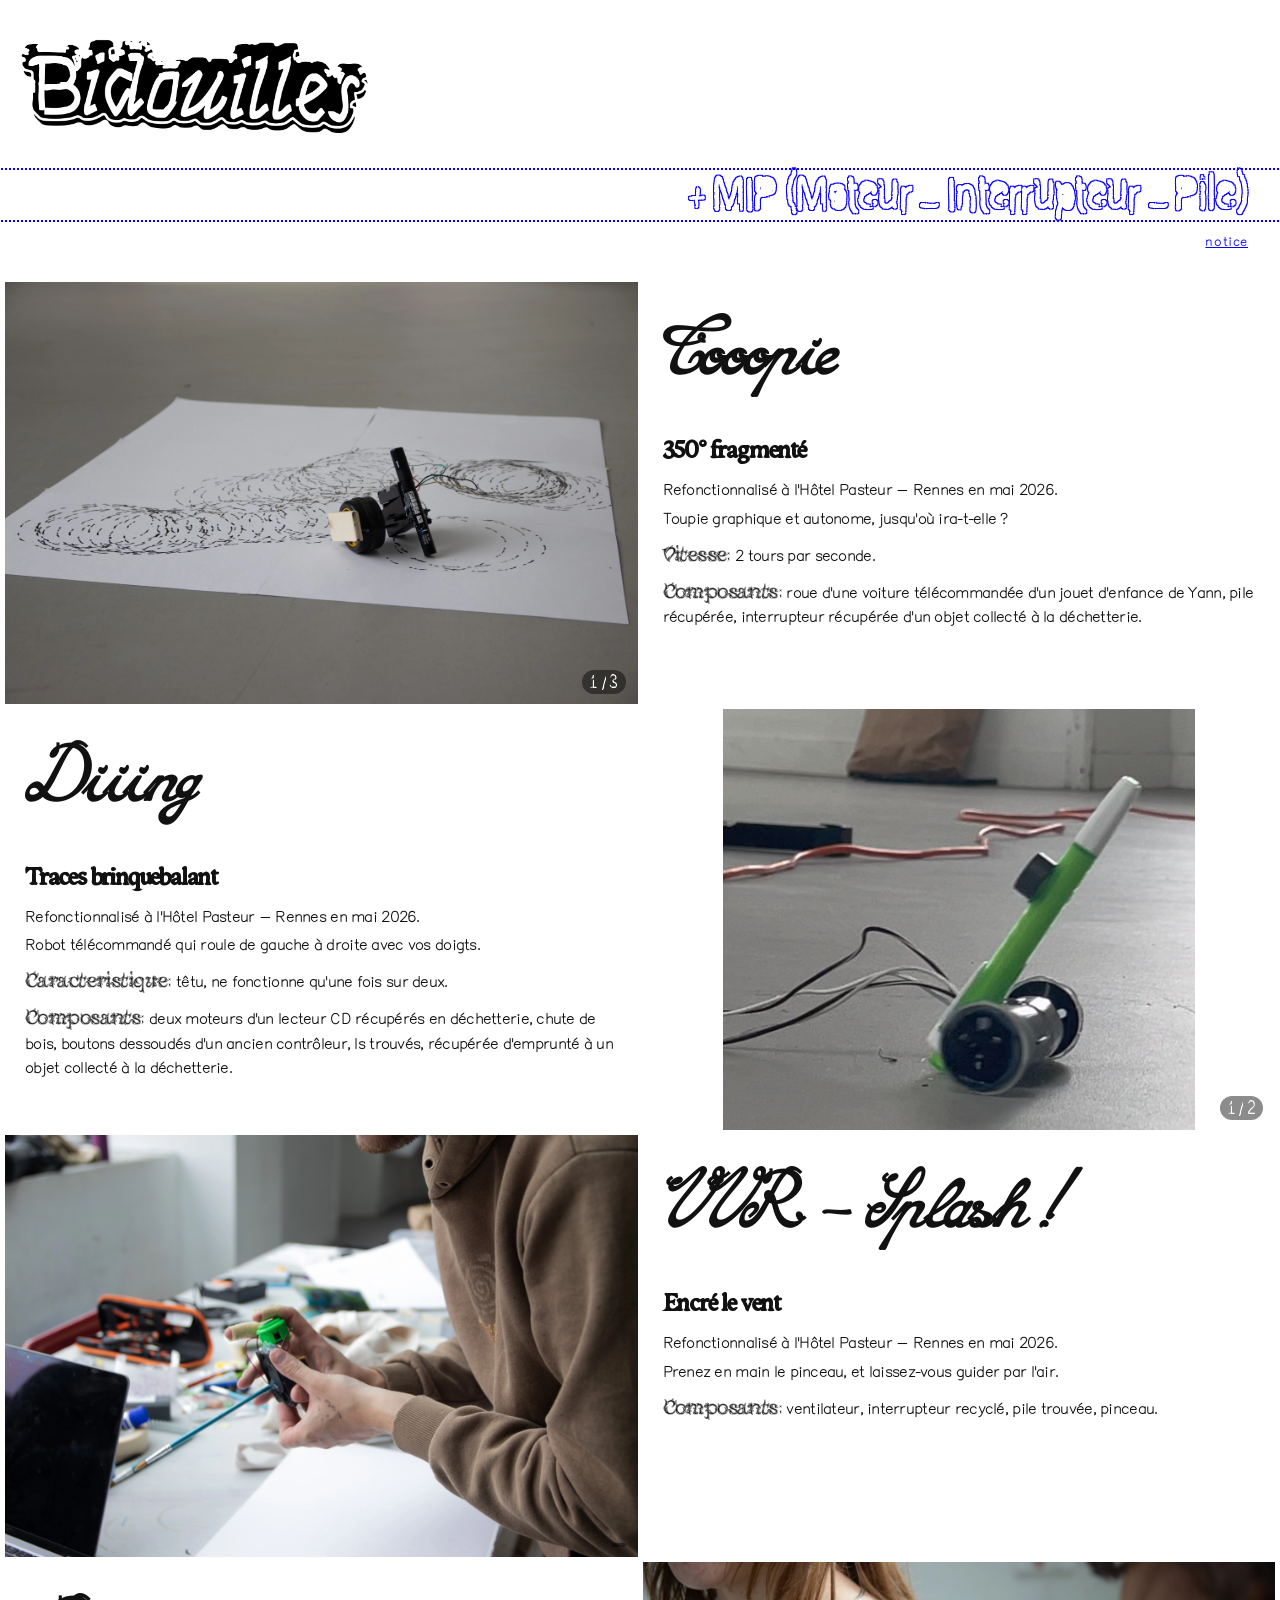
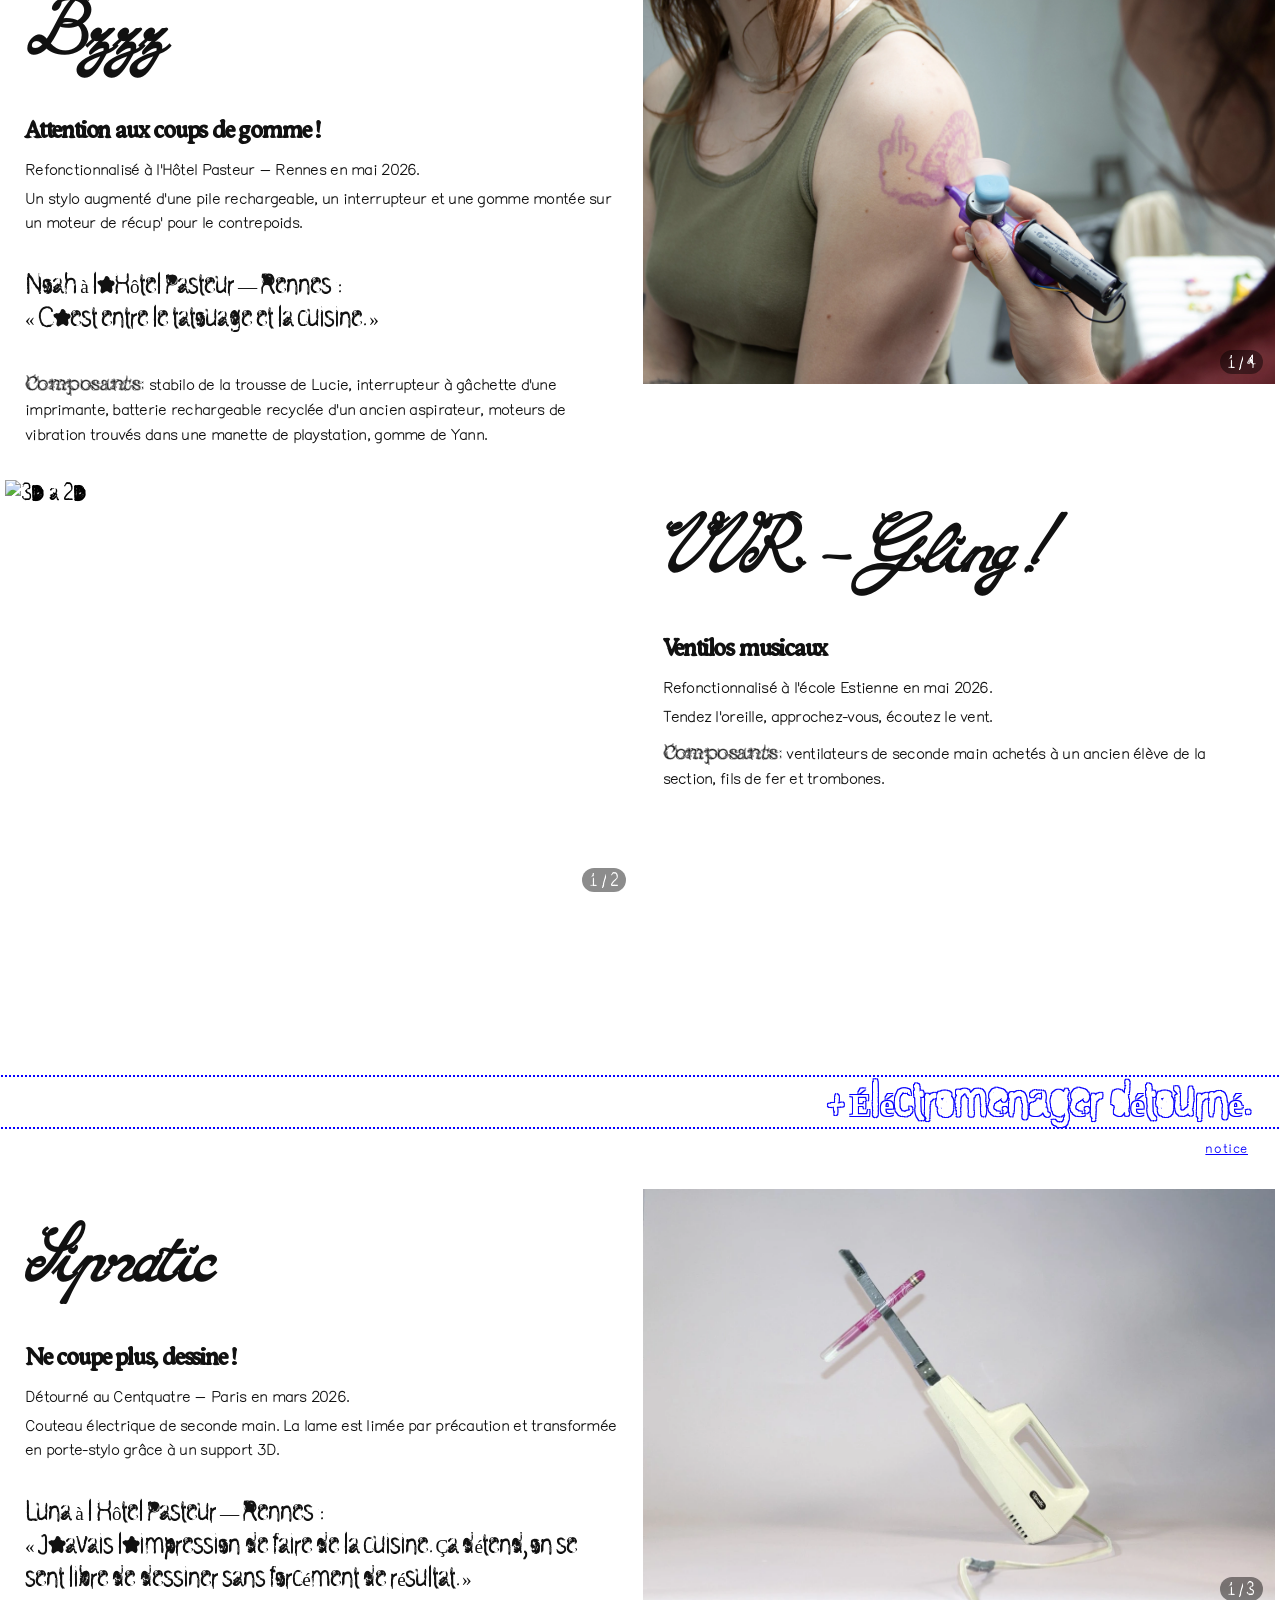
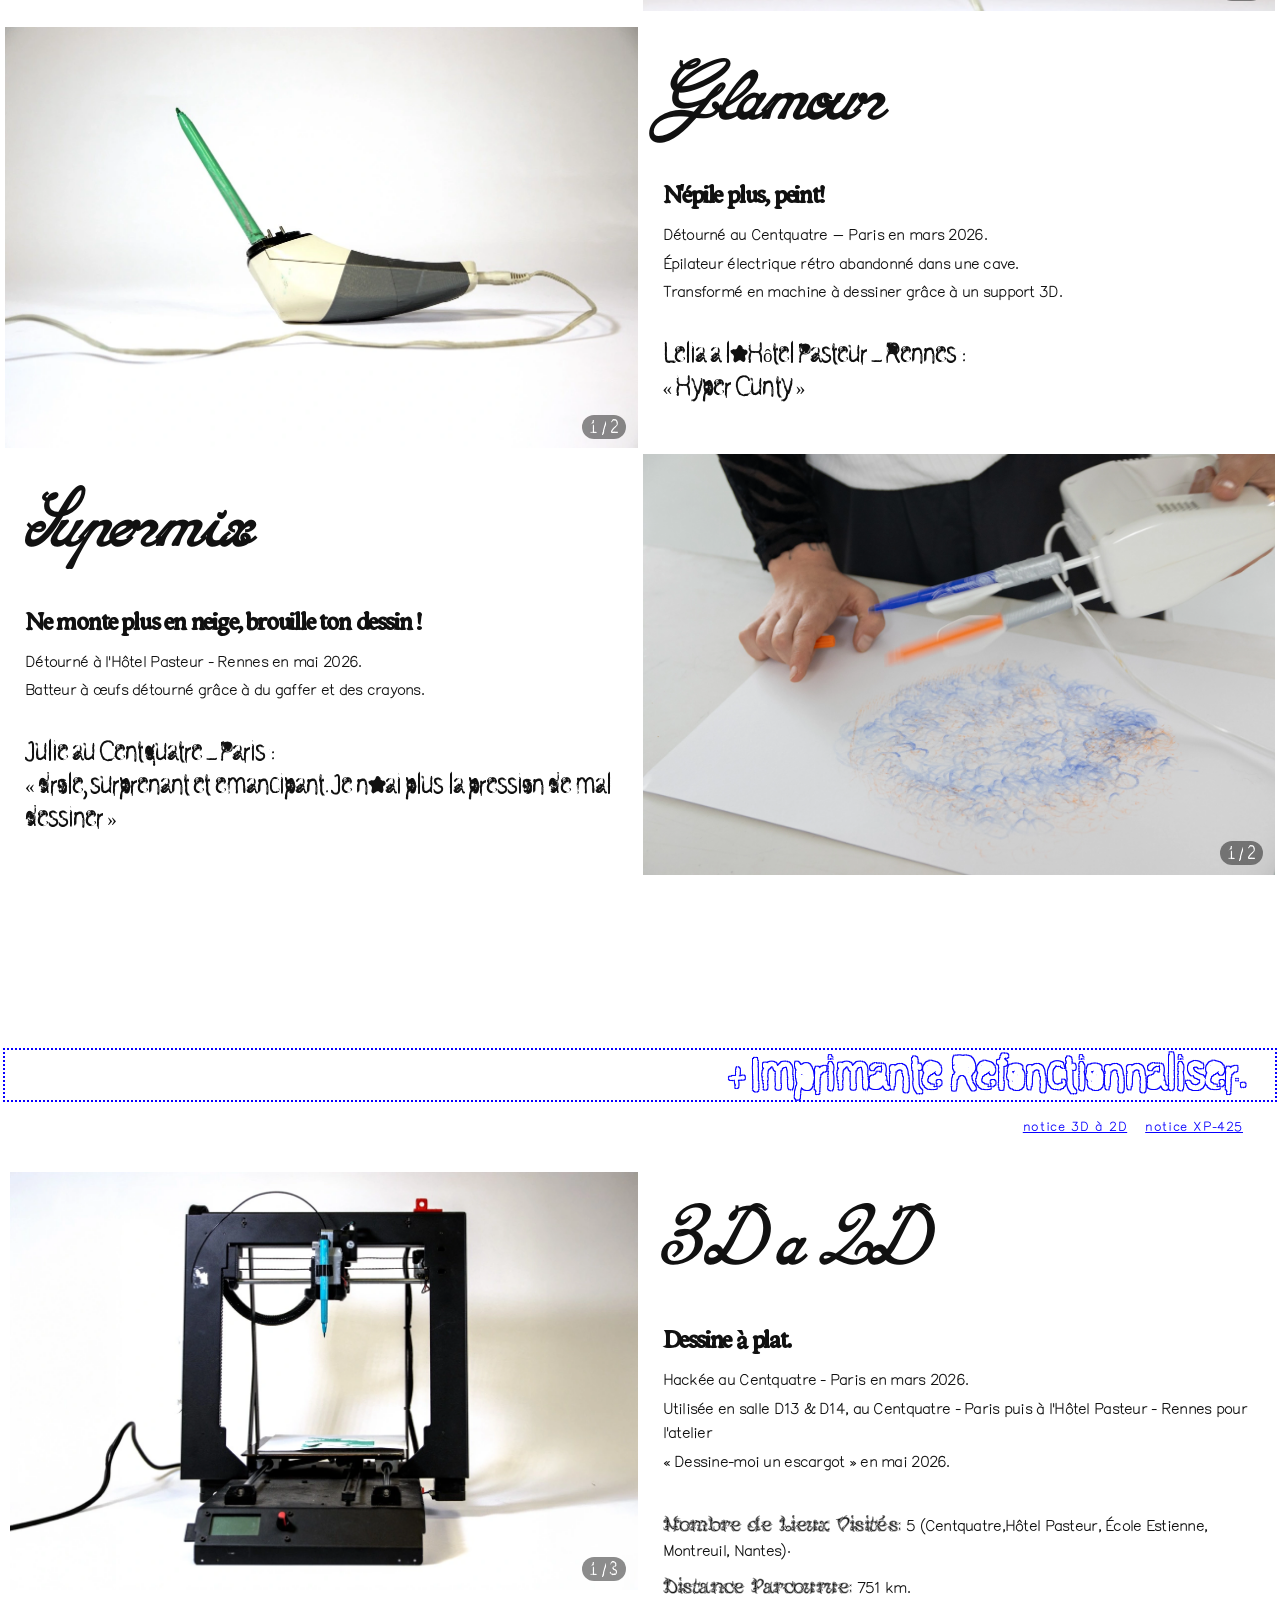
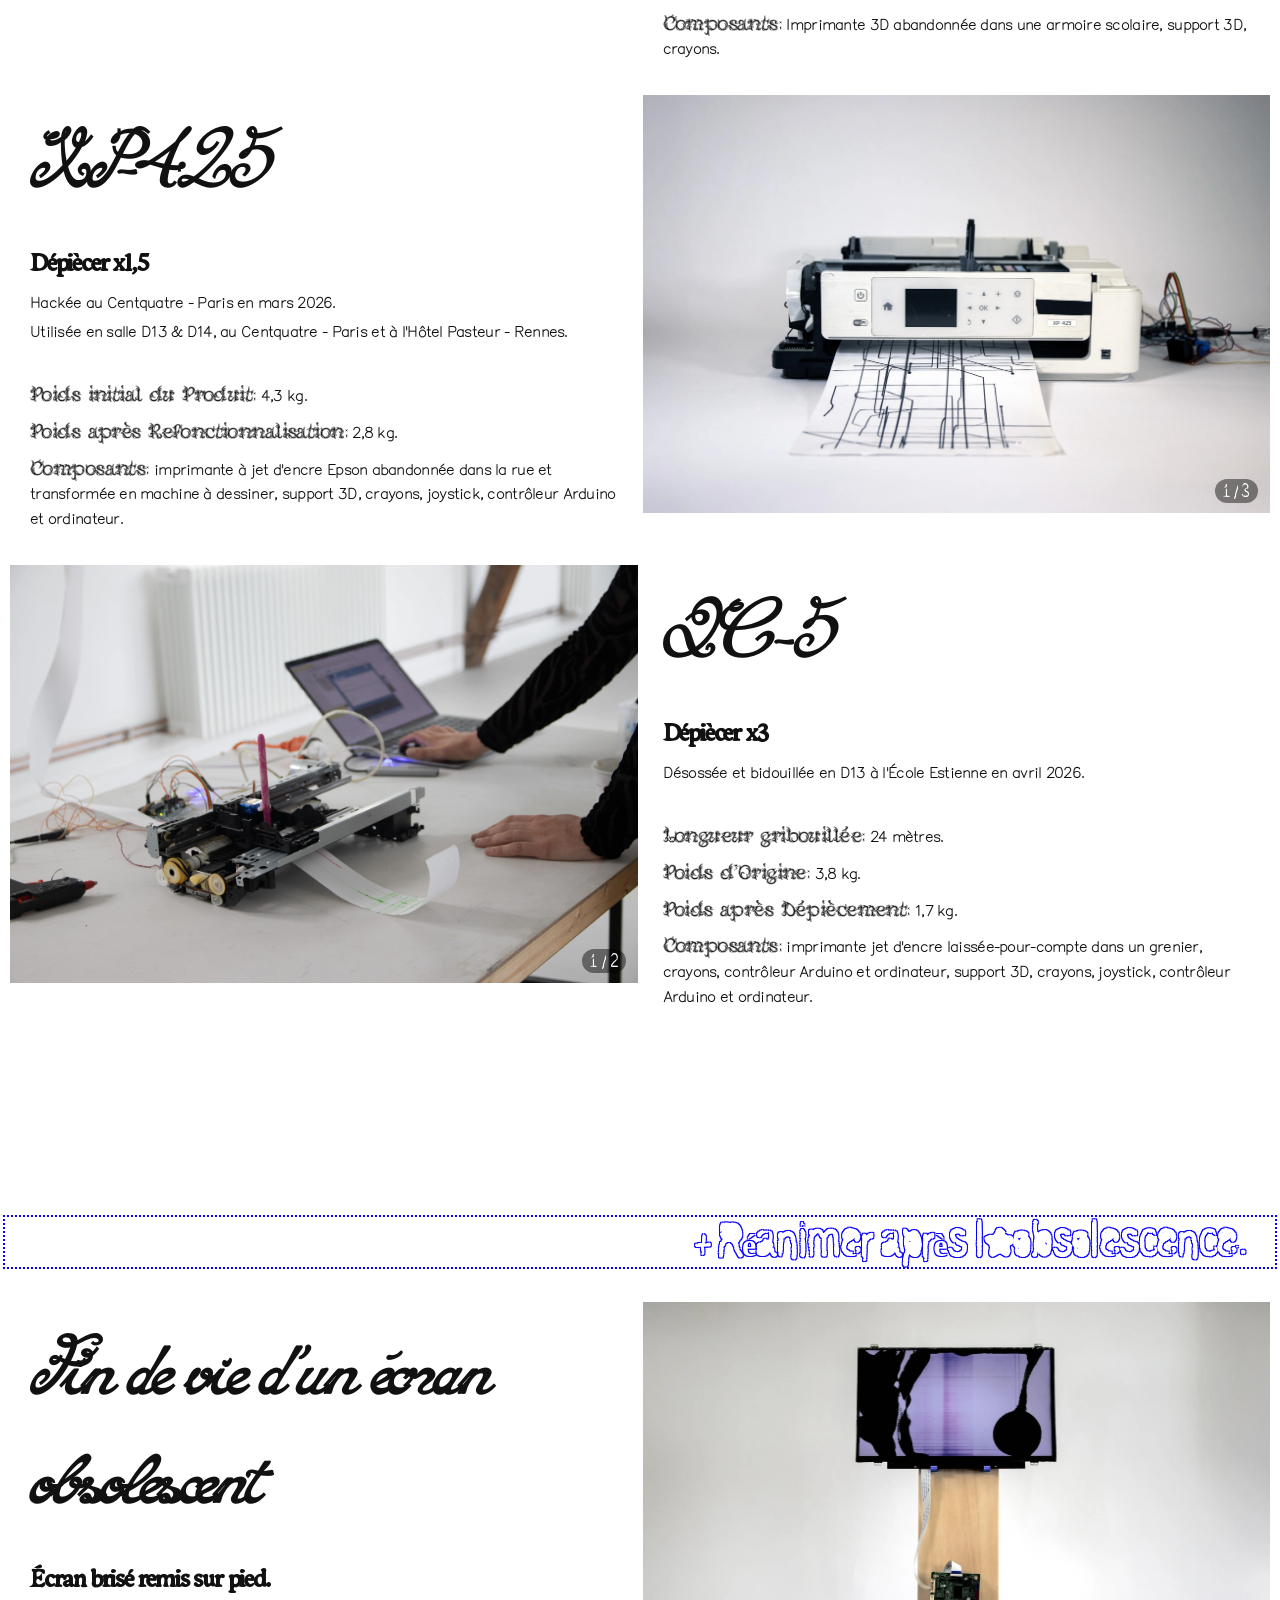
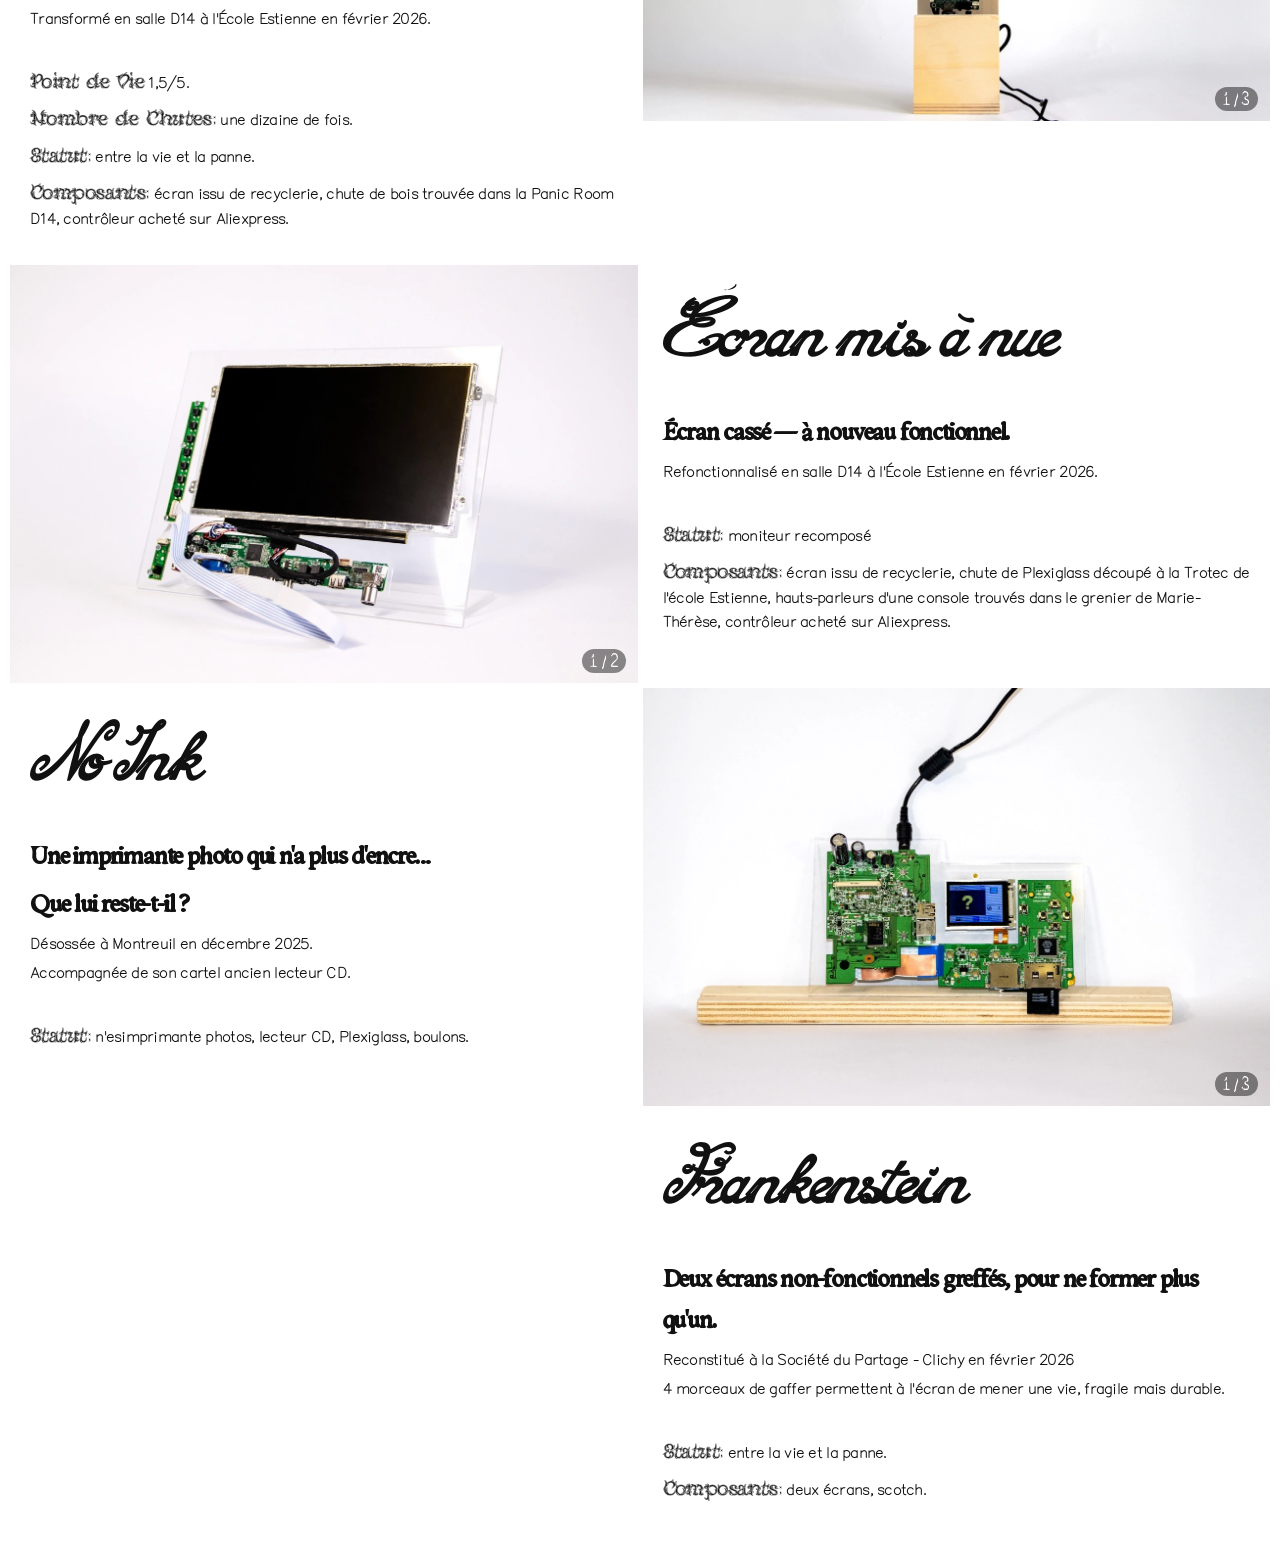
==== commit a41b75f4: "WIP: refactor bidouille" ====
--- a/bidouille.html
+++ b/bidouille.html
@@ -21,44 +21,43 @@
 
     <p class="section-title"><b>+ MIP (Moteur - Interrupteur - Pile)</b>
     </p>
+    <div class="notice-links">
+        <a href="NOTICE/NOTICE_MIP.pdf" target="_blank" class="notice-btn">notice</a>
+    </div>
     <div class="container">
 
         <div class="pair">
             <div class="cell cell-img">
                 <div class="gallery-single">
-                       <img src="IMG/BIDOUILLE/Ventilo_Pinceau.webp" alt="3D a 2D" loading="lazy">
-                    <span class="counter"></span>
-                </div>
-            </div>
-            <div class="cell cell-text">
-                <div class="richtext">
-                    <p><b>] VVVR - SPLASH ! {</b></p>
-                    <p><br></p>
-                    <h4>Ventilo et pinceau ne font maintenant plus qu'un !  Peindre delicatement avec le vent devient possible ! :) </h4>
-                    <p>Refonctionnalisé en mai 2026 à l'Hôtel Pasteur. </p>
-                </div>
-            </div>
-        </div>
-
-        <div class="pair">
-            <div class="cell cell-text">
-                <div class="richtext">
-                    <p><b>] VRRR - CLING ! {</b></p>
-                    <p><br></p>
-                    <h4>Ventilo musicaux</h4>
-                    <p>Refonctionnalisé en mai 2026 à l'école Estienne. </p>
-                </div>
-            </div>
-            <div class="cell cell-img">
-                <div class="gallery-single">
-                       <img src="IMG/BIDOUILLE/vrrr_clang2.png" alt="3D a 2D" loading="lazy">
-                       <img src="IMG/BIDOUILLE/vrrr_clang1.png" alt="3D a 2D" class="hidden">
-                    <span class="counter"></span>
-                </div>
-            </div>
-        </div>
-
-        <div class="pair">
+                       <img src="IMG/BIDOUILLE/TOOOPIE.webp" alt="3D a 2D" loading="lazy">
+                       <img src="IMG/BIDOUILLE/TOOOPIE2.webp" alt="3D a 2D" class="hidden">
+                       <img src="IMG/BIDOUILLE/TOOOPIE4.webp" alt="3D a 2D" class="hidden">
+                    <span class="counter"></span>
+                </div>
+            </div>
+            <div class="cell cell-text">
+                <div class="richtext">
+                    <p class="t1">Tooopie</p>
+                    <p class="t2">350° fragmenté</p>
+                    <p>Refonctionnalisé à l'Hôtel Pasteur — Rennes en mai 2026.</p>
+                    <p>Toupie graphique et autonome, jusqu'où ira-t-elle ?</p>
+                    <p><span class="t3">Vitesse:</span> 2 tours par seconde.</p>
+                    <p><span class="t3">Composants:</span> roue d'une voiture télécommandée d'un jouet d'enfance de Yann, pile récupérée, interrupteur récupérée d'un objet collecté à la déchetterie.</p>
+                </div>
+            </div>
+        </div>
+
+        <div class="pair">
+            <div class="cell cell-text">
+                <div class="richtext">
+                    <p class="t1">Diiing</p>
+                    <p class="t2">Traces brinquebalant</p>
+                    <p>Refonctionnalisé à l'Hôtel Pasteur — Rennes en mai 2026.</p>
+                    <p>Robot télécommandé qui roule de gauche à droite avec vos doigts.</p>
+                    <p><span class="t3">Caracteristique:</span> têtu, ne fonctionne qu'une fois sur deux.</p>
+                    <p><span class="t3">Composants:</span> deux moteurs d'un lecteur CD récupérés en déchetterie, chute de bois, boutons dessoudés d'un ancien contrôleur, ls trouvés, récupérée d'emprunté à un objet collecté à la déchetterie.</p>
+                </div>
+            </div>
             <div class="cell cell-img">
                 <div class="gallery-single">
                        <img src="IMG/BIDOUILLE/DINGO1.png" alt="3D a 2D" loading="lazy">
@@ -66,23 +65,37 @@
                     <span class="counter"></span>
                 </div>
             </div>
-            <div class="cell cell-text">
-                <div class="richtext">
-                    <p><b>] DIIINGO {</b></p>
-                    <p><br></p>
-                    <h4>2 moteurs d'un lecteur CD roulent à votre rythme grâce à une télécommande de chute de bois.</h4>
-                    <p>Refonctionnalisé en mai 2026 à l'Hôtel Pasteur.</p>
-                </div>
-            </div>
-        </div>
-
-        <div class="pair">
-            <div class="cell cell-text">
-                <div class="richtext">
-                    <p><b>] BZZZ {</b></p>
-                    <p><br></p>
-                    <h4>Un stylo augmenter d'une pile rechargeable un interrupteur et une gomme montée sur un moteur de récup' pour le contre poids. </h4>
-                    <p>Refonctionnalisé en mai 2026 à l'Hôtel Pasteur. </p>
+        </div>
+
+        <div class="pair">
+            <div class="cell cell-img">
+                <div class="gallery-single">
+                       <img src="IMG/BIDOUILLE/Ventilo_Pinceau.webp" alt="3D a 2D" loading="lazy">
+                    <span class="counter"></span>
+                </div>
+            </div>
+            <div class="cell cell-text">
+                <div class="richtext">
+                    <p class="t1">VVR — Splash !</p>
+                    <p class="t2">Encré le vent</p>
+                    <p>Refonctionnalisé à l'Hôtel Pasteur — Rennes en mai 2026.</p>
+                    <p>Prenez en main le pinceau, et laissez-vous guider par l'air.</p>
+                    <p><span class="t3">Composants:</span> ventilateur, interrupteur recyclé, pile trouvée, pinceau.</p>
+                </div>
+            </div>
+        </div>
+
+        <div class="pair">
+            <div class="cell cell-text">
+                <div class="richtext">
+                    <p class="t1">Bzzz</p>
+                    <p class="t2">Attention aux coups de gomme !</p>
+                    <p>Refonctionnalisé à l'Hôtel Pasteur — Rennes en mai 2026.</p>
+                    <p>Un stylo augmenté d'une pile rechargeable, un interrupteur et une gomme montée sur un moteur de récup' pour le contrepoids.</p>
+                    <br>
+                    <p class="quote-text">Noah à l'Hôtel Pasteur — Rennes :<br>« C'est entre le tatouage et la cuisine. »</p>
+                    <br>
+                    <p><span class="t3">Composants:</span> stabilo de la trousse de Lucie, interrupteur à gâchette d'une imprimante, batterie rechargeable recyclée d'un ancien aspirateur, moteurs de vibration trouvés dans une manette de playstation, gomme de Yann.</p>
                 </div>
             </div>
             <div class="cell cell-img">
@@ -99,64 +112,105 @@
         <div class="pair">
             <div class="cell cell-img">
                 <div class="gallery-single">
-                       <img src="IMG/BIDOUILLE/TOOOPIE.webp" alt="3D a 2D" loading="lazy">
-                       <img src="IMG/BIDOUILLE/TOOOPIE2.webp" alt="3D a 2D" class="hidden">
-                       <img src="IMG/BIDOUILLE/TOOOPIE4.webp" alt="3D a 2D" class="hidden">
-                    <span class="counter"></span>
-                </div>
-            </div>
-            <div class="cell cell-text">
-                <div class="richtext">
-                    <p><b>] TOOOPIE {</b></p>
-                    <p><br></p>
-                    <h4>Roue d'une voiture télécommandée d'un jouet d'enfance de Yann.</h4>
-                    <p>Refonctionnalisé en toupie autonome à l'Hôtel Pasteur en mai 2026.</p>
-                </div>
-            </div>
-        </div>
-
-    </div>
-
-
-
-    <p class="section-title"><b>+ Imprimante Refonctionnaliser.   </b>
+                       <img src="IMG/BIDOUILLE/vrrr_clang2.png" alt="3D a 2D" loading="lazy">
+                       <img src="IMG/BIDOUILLE/vrrr_clang1.png" alt="3D a 2D" class="hidden">
+                    <span class="counter"></span>
+                </div>
+            </div>
+            <div class="cell cell-text">
+                <div class="richtext">
+                    <p class="t1">VVR — Gling !</p>
+                    <p class="t2">Ventilos musicaux</p>
+                    <p>Refonctionnalisé à l'école Estienne en mai 2026.</p>
+                    <p>Tendez l'oreille, approchez-vous, écoutez le vent.</p>
+                    <p><span class="t3">Composants:</span> ventilateurs de seconde main achetés à un ancien élève de la section, fils de fer et trombones.</p>
+                </div>
+            </div>
+        </div>
+
+    </div>
+
+
+
+    <p class="section-title"><b>+ Éléctromenager détourné.     </b>
     </p>
+    <div class="notice-links">
+        <a href="NOTICE/NOTICE_ELECTROMENAGER.pdf" target="_blank" class="notice-btn">notice</a>
+    </div>
     <div class="container">
 
         <div class="pair">
-            <div class="cell cell-img">
-                <div class="gallery-single">
-                       <img src="IMG/BIDOUILLE/QC5.webp" alt="3D a 2D" loading="lazy">
-                       <img src="IMG/BIDOUILLE/QC52.webp" alt="3D a 2D" class="hidden">
-                    <span class="counter"></span>
-                </div>
-            </div>
-            <div class="cell cell-text">
-                <div class="richtext">
-                    <p><b>] QC5 {</b></p>
-                    <p><br></p>
-                    <h4>Imprimante jet d'encre laissée-pour-compte dans un grenier.</h4>
-                    <p>Désossée et bidouillée en D13 à l'École Estienne en avril 2026.</p>
-                    <h5>Poids d'origine : 3,8kg <br> Poids après son dépiècement : </h5>
-                    <br><br><br>
-                    <button class="sound-btn" onclick="toggleSound(this,'audio-qc5')" data-playing="0">†</button>
-                    <audio id="audio-qc5" src="SON/QC5_3.mp3"></audio>
-                </div>
-            </div>
-        </div>
-
-        <div class="pair">
-            <div class="cell cell-text">
-                <div class="richtext">
-                    <p><b>] 3D a 2D {</b></p>
-                    <p><br></p>
-                    <h4>Imprimante 3D abandonnée dans une armoire scolaire.</h4>
-                    <p>Hackée au 104 en mars 2026.</p>
-                    <br><br><br>
-                    <button class="sound-btn" onclick="toggleSound(this,'audio-3d2d')" data-playing="0">†</button>
-                    <audio id="audio-3d2d" src="SON/IMPRIMANTE3D.mp3"></audio>
-                </div>
-            </div>
+            <div class="cell cell-text">
+                <div class="richtext">
+                    <p class="t1">Sipratic</p>
+                    <p class="t2">Ne coupe plus, dessine !</p>
+                    <p>Détourné au Centquatre — Paris en mars 2026.</p>
+                    <p>Couteau électrique de seconde main. La lame est limée par précaution et transformée en porte-stylo grâce à un support 3D.</p>
+                    <br>
+                    <p class="quote-text">Luna à l Hôtel Pasteur — Rennes :<br>« J'avais l'impression de faire de la cuisine. Ça détend, on se sent libre de dessiner sans forcément de résultat. »</p>
+                </div>
+            </div>
+            <div class="cell cell-img">
+                <div class="gallery-single">
+                    <img src="IMG/BIDOUILLE/SIPRATIC_photo_02.webp" alt="Sipratic" loading="lazy">
+                    <img src="IMG/BIDOUILLE/SIPRATIC_photo_03.webp" alt="Sipratic" class="hidden">
+                    <img src="IMG/BIDOUILLE/SIPRATIC_photo_04.webp" alt="Sipratic" class="hidden">
+                    <span class="counter"></span>
+                </div>
+            </div>
+        </div>
+
+        <div class="pair">
+            <div class="cell cell-img">
+                <div class="gallery-single">
+                    <img src="IMG/BIDOUILLE/GLAMOUR_photo_01.webp" alt="Glamour" loading="lazy">
+                    <img src="IMG/BIDOUILLE/GLAMOUR_photo_02.webp" alt="Glamour" class="hidden">
+                    <span class="counter"></span>
+                </div>
+            </div>            
+            <div class="cell cell-text">
+                <div class="richtext">
+                    <p class="t1">Glamour</p>
+                    <p class="t2">N'épile plus, peint!</p>
+                    <p>Détourné au Centquatre — Paris en mars 2026.</p>
+                    <p>Épilateur électrique rétro abandonné dans une cave.</p>
+                    <p>Transformé en machine à dessiner grâce à un support 3D.</p>
+                    <br>
+                    <p class="quote-text">Lelia a l'Hôtel Pasteur - Rennes :<br>« Hyper Cunty »</p>
+                </div>
+            </div>
+        </div>
+
+        <div class="pair">
+            <div class="cell cell-text">
+                <div class="richtext">
+                    <p class="t1">Supermix</p>
+                    <p class="t2">Ne monte plus en neige, brouille ton dessin !</p>
+                    <p>Détourné à l'Hôtel Pasteur - Rennes en mai 2026.</p>
+                    <p>Batteur à œufs détourné grâce à du gaffer et des crayons.</p>
+                    <br>
+                    <p class="quote-text">Julie au Centquatre - Paris :<br>« drole, surprenant et emancipant. Je n'ai plus la pression de mal dessiner  »</p>
+                </div>
+            </div>
+            <div class="cell cell-img">
+                <div class="gallery-single">
+                    <img src="IMG/BIDOUILLE/SUPERMIX2.webp" alt="3D a 2D" loading="lazy">
+                    <img src="IMG/BIDOUILLE/SUPERMIX.webp" alt="3D a 2D" class="hidden">
+                    <span class="counter"></span>
+                </div>
+            </div>
+        </div>
+
+
+     <p class="section-title"><b>+ Imprimante Refonctionnaliser.   </b>
+    </p>
+    <div class="notice-links">
+        <a href="NOTICE/NOTICE-3DA2D.pdf" target="_blank" class="notice-btn">notice 3D à 2D</a>
+        <a href="NOTICE/NOTICE_XP-425.pdf" target="_blank" class="notice-btn">notice XP-425</a>
+    </div>
+    <div class="container">
+
+        <div class="pair">
             <div class="cell cell-img">
                 <div class="gallery-single">
                        <img src="IMG/BIDOUILLE/3Da2D_photo__01.webp" alt="3D a 2D" loading="lazy">
@@ -165,107 +219,85 @@
                     <span class="counter"></span>
                 </div>
             </div>
-        </div>
-
-        <div class="pair">
-            <div class="cell cell-img">
-                <div class="gallery-single">
-                    <img src="IMG/BIDOUILLE/XP-425_photo_03.webp" alt="XP-425" loading="lazy">
-                    <img src="IMG/BIDOUILLE/XP-425_photo_02.webp" alt="XP-425" class="hidden">
-                    <img src="IMG/BIDOUILLE/XP-425_photo_04.webp" alt="XP-425" class="hidden">
-                    <span class="counter"></span>
-                </div>
-            </div>
-            <div class="cell cell-text">
-                <div class="richtext">
-                    <p><b>] XP-425 {</b></p>
-                    <p><br></p>
-                    <h4>Imprimante à jet d'encre Epson abandonnée dans la rue et transformée en machine à dessiner.</h4>
-                    <p>Hackée au 104 en mars 2026.</p>
-                </div>
-            </div>
-        </div>
-
-    </div>
-
-
-
-    <p class="section-title"><b>+ Éléctromenager détourné.     </b>
-    </p>
-    <div class="container">
-
-        <div class="pair">
-            <div class="cell cell-text">
-                <div class="richtext">
-                    <p><b>] Supermix {</b></p>
-                    <p><br></p>
-                    <h4>Batteur à oeufs scotch !</h4>
-                    <p>Détourné à l'Hôtel Pasteur en mai 2026.</p>
-                </div>
-            </div>
-            <div class="cell cell-img">
-                <div class="gallery-single">
-                       <img src="IMG/BIDOUILLE/SUPERMIX2.webp" alt="3D a 2D" loading="lazy">
-                       <img src="IMG/BIDOUILLE/SUPERMIX.webp" alt="3D a 2D" class="hidden">
-                    <span class="counter"></span>
-                </div>
-            </div>
-        </div>
-
-        <div class="pair">
-            <div class="cell cell-img">
-                <div class="gallery-single">
-                    <img src="IMG/BIDOUILLE/GLAMOUR_photo_01.webp" alt="Glamour" loading="lazy">
-                    <img src="IMG/BIDOUILLE/GLAMOUR_photo_02.webp" alt="Glamour" class="hidden">
-                    <img src="IMG/BIDOUILLE/SIPRATIC_photo_01.webp" alt="Glamour" class="hidden">
-                    <span class="counter"></span>
-                </div>
-            </div>
-            <div class="cell cell-text">
-                <div class="richtext">
-                    <p><b>] Glamour {</b></p>
-                    <p><br></p>
-                    <h4>Épilateur électrique rétro abandonné dans une cave. Transformé en machine à dessiner.</h4>
-                    <p>Hacké au 104 en mars 2026.</p>
-                </div>
-            </div>
-        </div>
-
-        <div class="pair">
-            <div class="cell cell-text">
-                <div class="richtext">
-                    <p><b>] Sipratic {</b></p>
-                    <p><br></p>
-                    <h4>Couteau électrique de seconde main. La lame a été limée par précaution et transformée en porte-stylo.</h4>
-                    <p>Hacké au 104 en mars 2026.</p>
-                </div>
-            </div>
-            <div class="cell cell-img">
-                <div class="gallery-single">
-                    <img src="IMG/BIDOUILLE/SIPRATIC_photo_02.webp" alt="Sipratic" loading="lazy">
-                    <img src="IMG/BIDOUILLE/SIPRATIC_photo_03.webp" alt="Sipratic" class="hidden">
-                    <img src="IMG/BIDOUILLE/SIPRATIC_photo_04.webp" alt="Sipratic" class="hidden">
-                    <span class="counter"></span>
-                </div>
-            </div>
-        </div>
-
+            <div class="cell cell-text">
+                <div class="richtext">
+                    <p class="t1">3D a 2D</p>
+                    <p class="t2">Dessine à plat.</p>
+                    <p>Hackée au Centquatre - Paris en mars 2026.</p>
+                    <p>Utilisée en salle D13 & D14, au Centquatre - Paris puis à l'Hôtel Pasteur - Rennes pour l'atelier</p>
+                    <p>« Dessine-moi un escargot » en mai 2026.</p>
+                    <br>
+                    <p><span class="t3">Nombre de Lieux Visités:</span> 5 (Centquatre,Hôtel Pasteur, École Estienne, Montreuil, Nantes)·</p>
+                    <p><span class="t3">Distance Parcourue:</span> 751 km.</p>
+                    <p><span class="t3">Composants:</span> Imprimante 3D abandonnée dans une armoire scolaire, support 3D, crayons.</p>
+                </div>
+            </div>
+        </div>
+        
+        <div class="pair">
+            <div class="cell cell-text">
+                <div class="richtext">
+                    <p class="t1">XP-425</p>
+                    <p class="t2">Dépiècer x1,5</p>
+                    <p>Hackée au Centquatre - Paris en mars 2026.</p>
+                    <p>Utilisée en salle D13 & D14, au Centquatre - Paris et à l'Hôtel Pasteur - Rennes.</p>
+                    <br>
+                    <p><span class="t3">Poids initial du Produit:</span> 4,3 kg.</p>
+                    <p><span class="t3">Poids après Refonctionnalisation:</span> 2,8 kg.</p>
+                    <p><span class="t3">Composants:</span> imprimante à jet d'encre Epson abandonnée dans la rue et transformée en machine à dessiner, support 3D, crayons, joystick, contrôleur Arduino et ordinateur.</p>
+                </div>
+            </div>
+                <div class="cell cell-img">
+                    <div class="gallery-single">
+                        <img src="IMG/BIDOUILLE/XP-425_photo_03.webp" alt="XP-425" loading="lazy">
+                        <img src="IMG/BIDOUILLE/XP-425_photo_02.webp" alt="XP-425" class="hidden">
+                        <img src="IMG/BIDOUILLE/XP-425_photo_04.webp" alt="XP-425" class="hidden">
+                        <span class="counter"></span>
+                    </div>
+            </div>
+        </div>
+
+        <div class="pair">
+            <div class="cell cell-img">
+                <div class="gallery-single">
+                       <img src="IMG/BIDOUILLE/QC5.webp" alt="3D a 2D" loading="lazy">
+                       <img src="IMG/BIDOUILLE/QC52.webp" alt="3D a 2D" class="hidden">
+                    <span class="counter"></span>
+                </div>
+            </div>
+            <div class="cell cell-text">
+                <div class="richtext">
+                    <p class="t1">QC-5</p>
+                    <p class="t2">Dépiècer x3</p>
+                    <p>Désossée et bidouillée en D13 à l'École Estienne en avril 2026.</p>
+                    <br>
+                    <p><span class="t3">Longueur gribouillée:</span> 24 mètres.</p>
+                    <p><span class="t3">Poids d'Origine:</span> 3,8 kg.</p>
+                    <p><span class="t3">Poids après Dépiècement:</span> 1,7 kg.</p>
+                    <p><span class="t3">Composants:</span> imprimante jet d'encre laissée-pour-compte dans un grenier, crayons, contrôleur Arduino et ordinateur, support 3D, crayons, joystick, contrôleur Arduino et ordinateur.</p>
+                </div>
+            </div>
+        </div>
     </div>
 
 
     <p class="section-title"><b>+ Réanimer après l'obsolescence. </b>
     </p>
     <div class="container">
-
-        <div class="pair">
-            <div class="cell cell-text">
-                <div class="richtext">
-                    <p><b>] Fin de vie d'un ecran obsolescent {</b></p>
-                    <p><br></p>
-                    <h4>Écran brisé remis sur pied.</h4>
-                    <p>Hacké à Estienne en février 2026.</p>
-                </div>
-            </div>
+        <div class="pair">
+            <div class="cell cell-text">
+                <div class="richtext">
+                    <p class="t1">Fin de vie d'un écran obsolescent</p>
+                    <p class="t2">Écran brisé remis sur pied.</p>
+                    <p>Transformé en salle D14 à l'École Estienne en février 2026.</p>
+                    <br>
+                    <p><span class="t3">Point de Vie</span> 1,5/5.</p>
+                    <p><span class="t3">Nombre de Chutes:</span> une dizaine de fois.</p>
+                    <p><span class="t3">Statut:</span> entre la vie et la panne.</p>
+                    <p><span class="t3">Composants:</span> écran issu de recyclerie, chute de bois trouvée dans la Panic Room D14, contrôleur acheté sur Aliexpress. </p>
+                </div>
+            </div>
+
             <div class="cell cell-img">
                 <div class="gallery-single">
                     <img src="IMG/BIDOUILLE/BUG_photo_01.webp" alt="Mort en face" loading="lazy">
@@ -286,22 +318,26 @@
             </div>
             <div class="cell cell-text">
                 <div class="richtext">
-                    <p><b>] Ecran mise a nue {</b></p>
-                    <p><br></p>
-                    <h4>Écran cassé — fonctionnel à nouveau.</h4>
-                    <p>Hacké à Estienne en février 2026.</p>
-                </div>
-            </div>
-        </div>
-
-        <div class="pair">
-            <div class="cell cell-text">
-                <div class="richtext">
-                    <p><b>] No ink {</b></p>
-                    <p><br></p>
-                    <h4>Une imprimante qui n'a plus d'encre…</h4>
-                    <h4>Que lui reste-il ?</h4>
+                    <p class="t1">Écran mis à nue</p>
+                    <p class="t2">Écran cassé — à nouveau fonctionnel.</p>
+                    <p>Refonctionnalisé en salle D14 à l'École Estienne en février 2026.</p>
+                    <br>
+                    <p><span class="t3">Statut:</span> moniteur recomposé</p>
+                    <p><span class="t3">Composants:</span> écran issu de recyclerie, chute de Plexiglass découpé à la Trotec de l'école Estienne, hauts-parleurs d'une console trouvés dans le grenier de Marie-Thérèse, contrôleur acheté sur Aliexpress. </p>
+                </div>
+            </div>
+        </div>
+
+        <div class="pair">
+            <div class="cell cell-text">
+                <div class="richtext">
+                    <p class="t1">No Ink</p>
+                    <p class="t2">Une imprimante photo qui n'a plus d'encre… </p>
+                    <p class="t2">Que lui reste-t-il ?</p>
                     <p>Désossée à Montreuil en décembre 2025.</p>
+                    <p>Accompagnée de son cartel ancien lecteur CD.</p>
+                    <br>
+                    <p><span class="t3">Statut:</span> n'esimprimante photos, lecteur CD, Plexiglass, boulons. </p>
                 </div>
             </div>
             <div class="cell cell-img">
@@ -314,6 +350,25 @@
             </div>
         </div>
 
+        <div class="pair">
+            <div class="cell cell-img">
+                <div class="gallery-single">
+                    <!-- Image à ajouter -->
+                    <span class="counter"></span>
+                </div>
+            </div>
+            <div class="cell cell-text">
+                <div class="richtext">
+                    <p class="t1">Frankenstein</p>
+                    <p class="t2">Deux écrans non-fonctionnels greffés, pour ne former plus qu'un.</p>
+                    <p>Reconstitué à la Société du Partage - Clichy en février 2026</p>
+                    <p>4 morceaux de gaffer permettent à l'écran de mener une vie, fragile mais durable.</p>
+                    <br>
+                    <p><span class="t3">Statut:</span> entre la vie et la panne.</p>
+                    <p><span class="t3">Composants:</span> deux écrans, scotch.</p>
+                </div>
+            </div>
+        </div>
     </div>
 
     <script>
--- a/bidouille.css
+++ b/bidouille.css
@@ -18,6 +18,26 @@
 @font-face {
     font-family: 'Ludd';
     src: url('FONT/LUDDS.ttf') format('truetype');
+}
+
+@font-face {
+    font-family: 'Interlope';
+    src: url('FONT/Interlope-Regular.otf') format('opentype');
+}
+
+@font-face {
+    font-family: 'AdelpheTrouble';
+    src: url('FONT/Adelphe-Trouble-GerminalRegular.ttf') format('truetype');
+}
+
+@font-face {
+    font-family: 'TribaliumNeue';
+    src: url('FONT/TribaliumNeue-Poster.otf') format('opentype');
+}
+
+@font-face {
+    font-family: 'SnellRoundhand';
+    src: url('FONT/SnellRoundhand.ttc') format('truetype');
 }
 
 /* ========================= */
@@ -85,7 +105,7 @@
     flex-direction: column;
     gap: 5px;
     padding: 5px;
-    padding-top: 160px;
+    padding-top: 30px;
     width: 100%;
 }
 
@@ -169,8 +189,6 @@
     flex: 1;
     padding: 22px 20px;
     position: relative;
-    font-family: 'herthey', 'Ludd', Georgia, serif;
-    font-size: 1rem;
     line-height: 1.7;
     color: #111;
     outline: none;
@@ -178,19 +196,38 @@
     background: #fff;
 }
 
-h4 {
-    font-size: 1rem;
-    font-family: 'herthey', Georgia, serif;
-}
-
 p {
-    font-size: 1rem;
-    font-family: 'adelphe', 'herthey', Georgia, serif;
+    font-size: 0.9rem;
+    font-family:'herthey', Georgia, serif;
+       letter-spacing: -0.05em;
 }
 
 b {
     font-size: 2rem;
     font-family: 'Ludd', Georgia, serif;
+}
+
+.t1 {
+    font-family: 'Interlope', Georgia, serif;
+    font-size: 4rem;
+    font-weight: bold;
+}
+
+.t2 {
+    font-family: 'AdelpheTrouble', Georgia, serif;
+    font-size: 1.5rem;
+    font-weight: bold;
+}
+
+.t3 {
+    font-family: 'TribaliumNeue', Georgia, serif;
+    font-size: 1.2rem;
+    letter-spacing: -0.03em;
+}
+
+.quote-text {
+    font-family: 'Ludd', Georgia, serif;
+    font-size: 1.2rem;
 }
 
 .richtext p {
@@ -209,6 +246,32 @@
     text-shadow: -1px -1px 0 #0800ff, 1px -1px 0 #0800ff,
                  -1px  1px 0 #0800ff, 1px  1px 0 #0800ff;
     outline: 2px dotted #0800ff;
+}
+
+/* ========================= */
+/* BOUTONS NOTICE            */
+/* ========================= */
+.notice-links {
+    text-align: end;
+    padding-right: 32px;
+    margin-top: 6px;
+}
+
+.notice-btn {
+    display: inline-block;
+    color: #0800ff;
+    text-decoration: underline;
+    font-family: 'herthey', Georgia, serif;
+    font-size: 0.75rem;
+    margin-left: 14px;
+    background: none;
+    border: none;
+    cursor: pointer;
+    letter-spacing: 0.05em;
+}
+
+.notice-btn:hover {
+    opacity: 0.6;
 }
 
 /* ========================= */
@@ -244,7 +307,7 @@
 /* RESPONSIVE                */
 /* ========================= */
 @media (max-width: 900px) {
-    .container { padding-top: 100px; }
+    .container { padding-top: 20px; }
     .section-title { margin-top: 110px; }
 }
 
@@ -254,7 +317,7 @@
 
 @media (max-width: 560px) {
     .container {
-        padding-top: 70px;
+        padding-top: 20px;
         gap: 0;
     }
     .pair {
@@ -288,11 +351,15 @@
         bottom: 10px;
         right: 14px;
     }
-}
-
-/* Paysage mobile : hauteur réduite */
+
+    .notice-links {
+        padding-right: 14px;
+    }
+}
+
+/*mode paysage*/
 @media (max-height: 500px) {
     .svg-btn { width: 150px; }
-    .container { padding-top: 60px; }
+    .container { padding-top: 20px; }
     .section-title { margin-top: 70px; }
 }
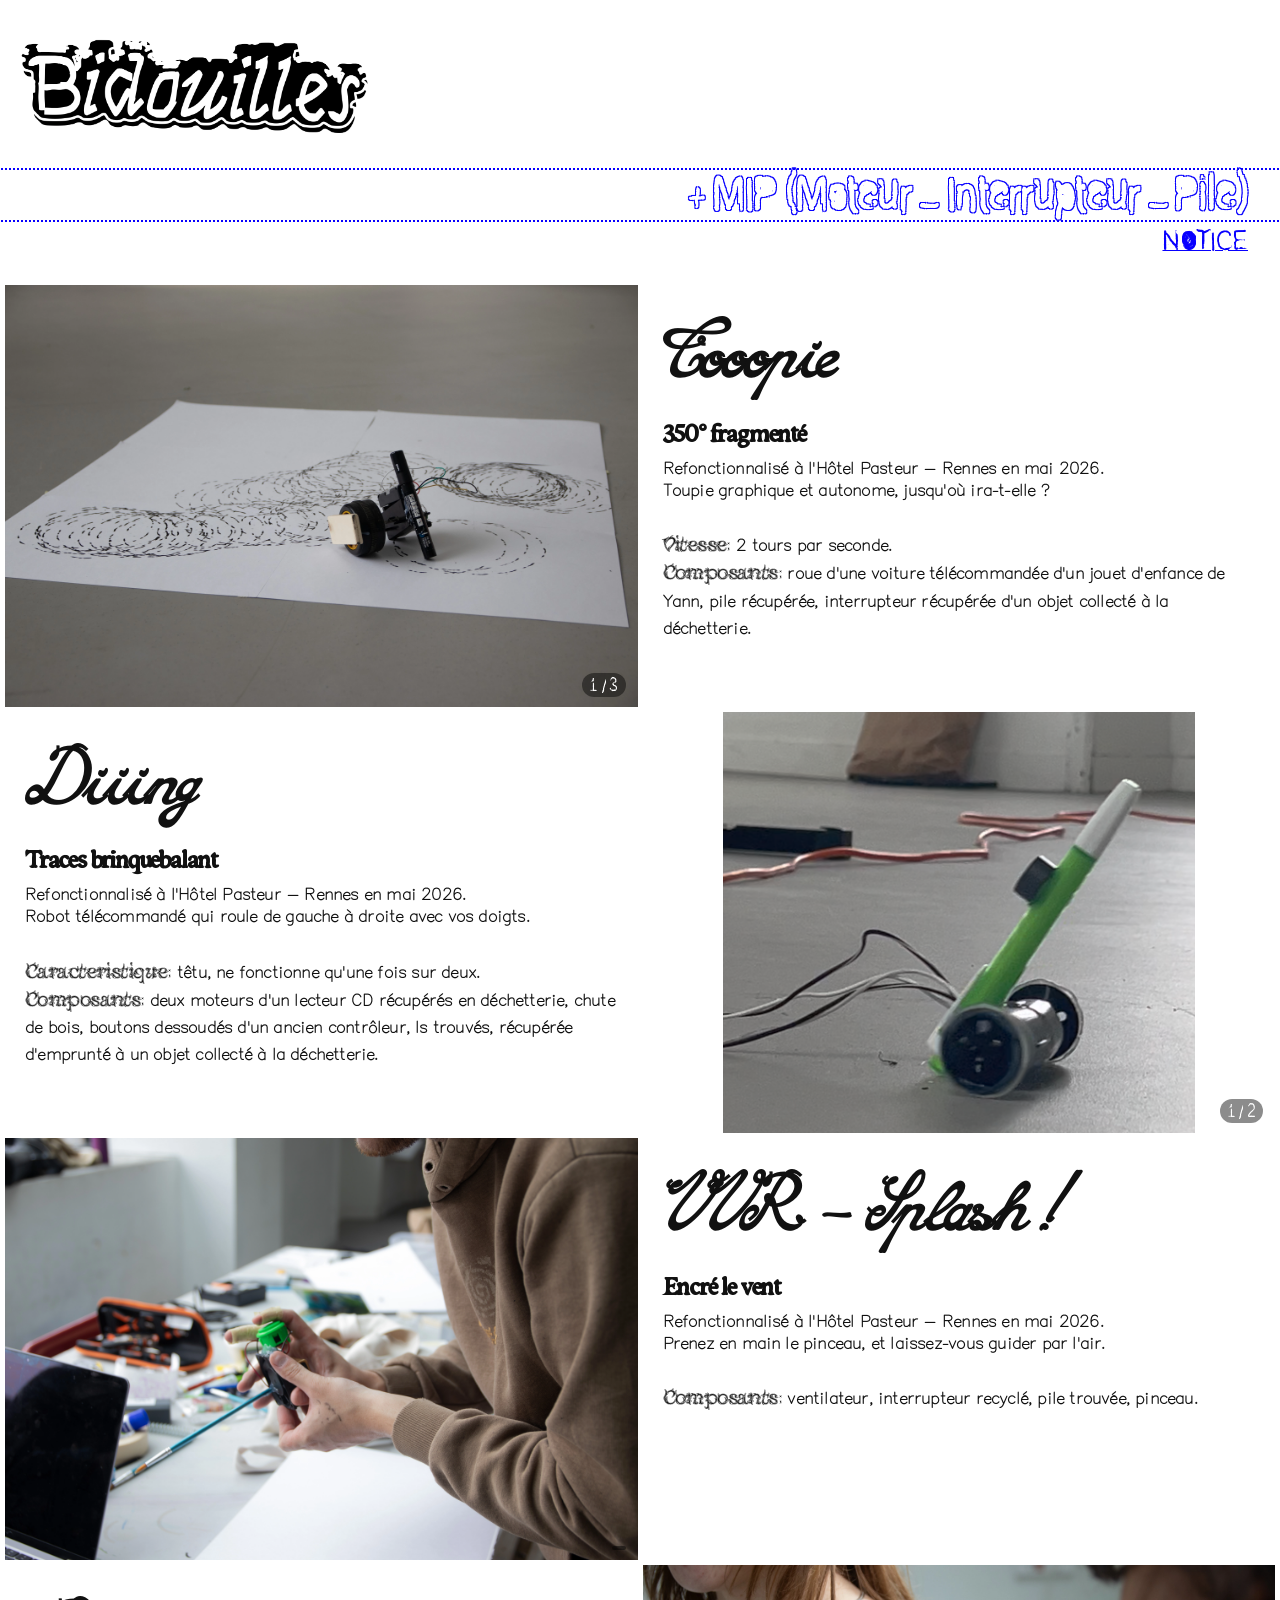
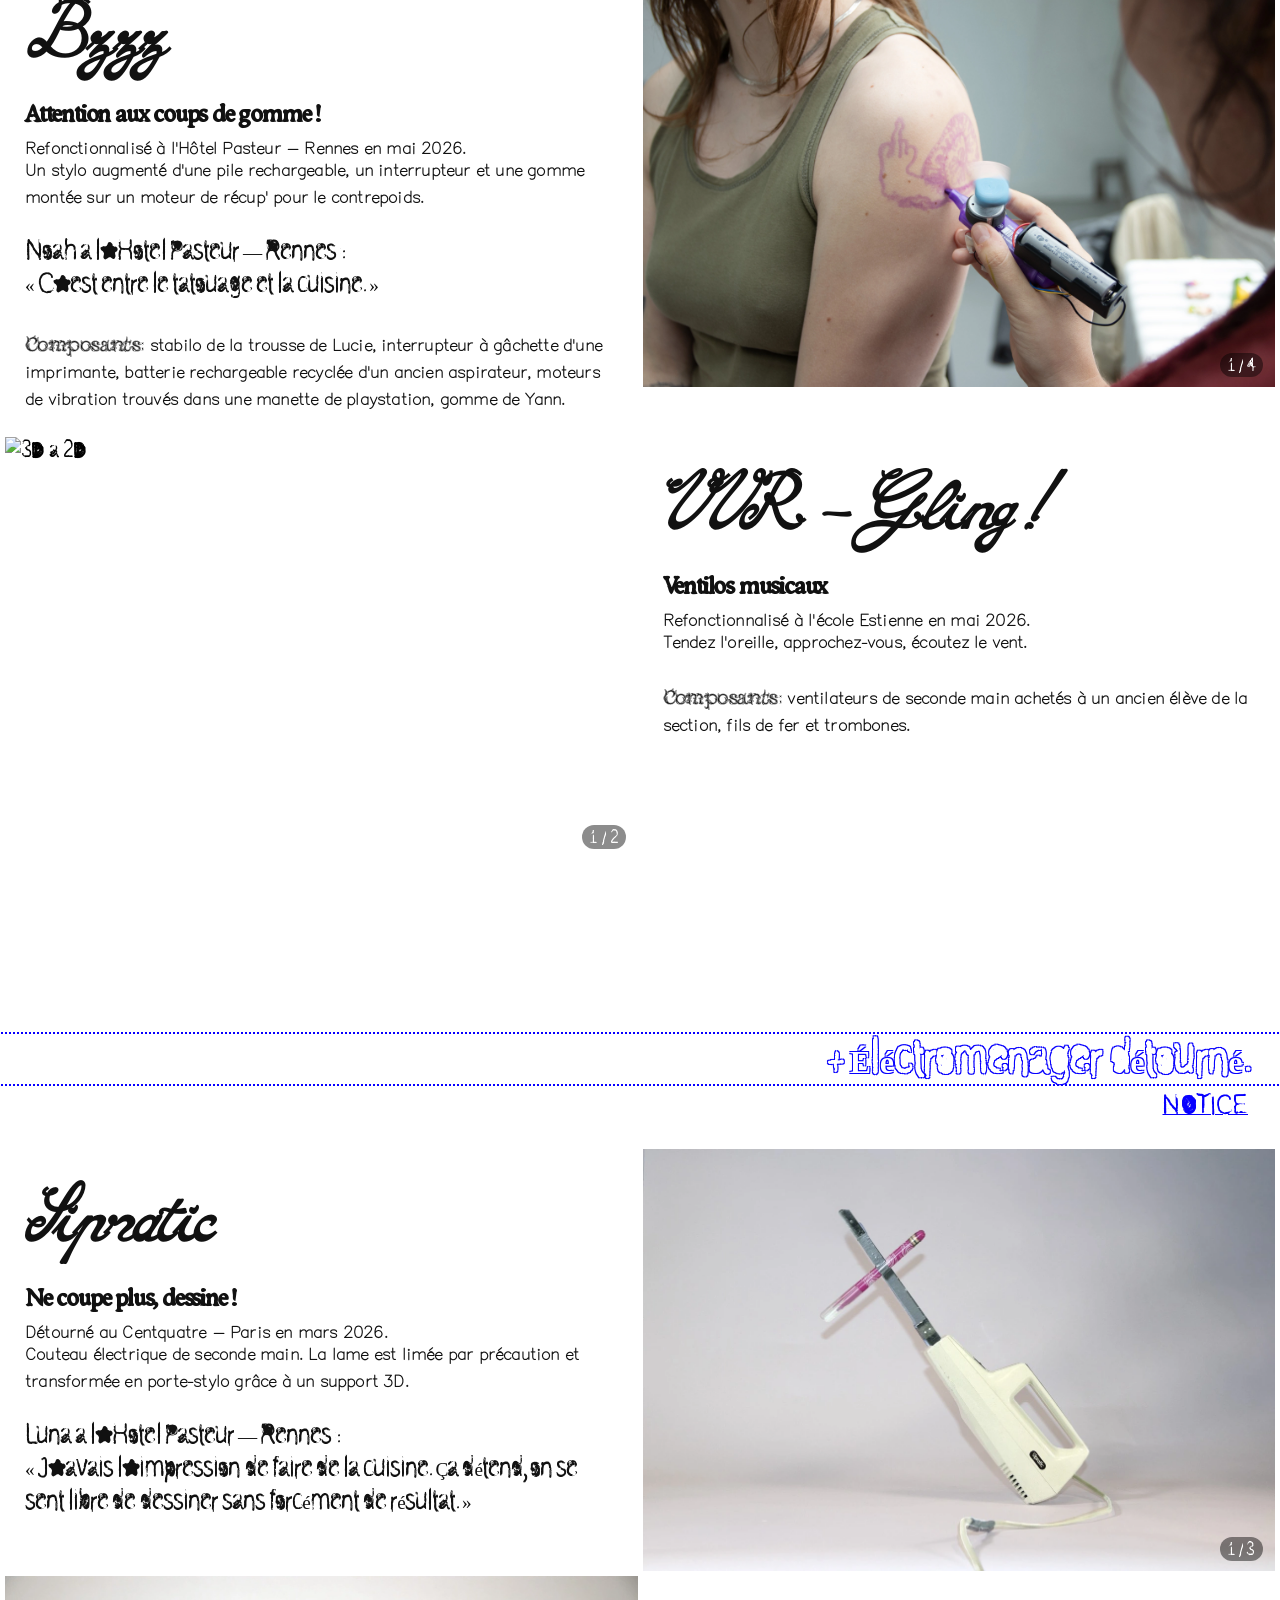
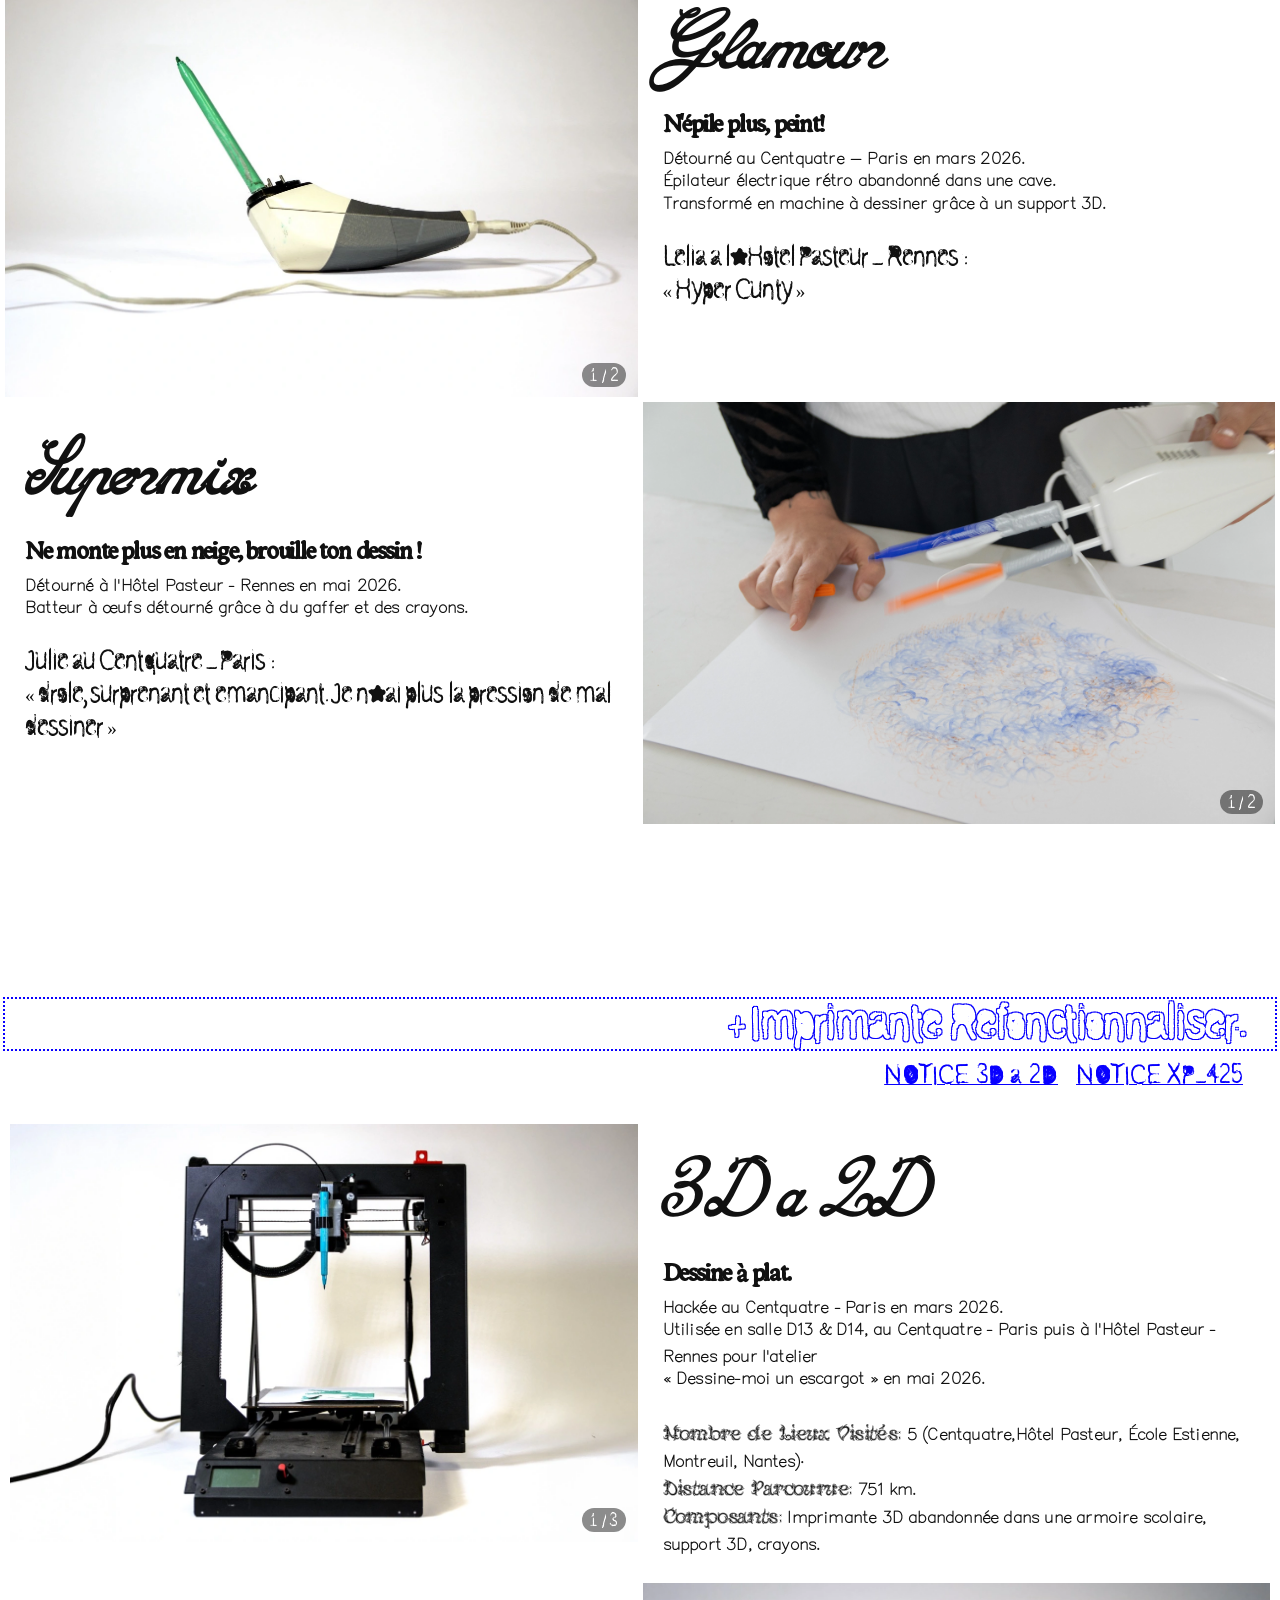
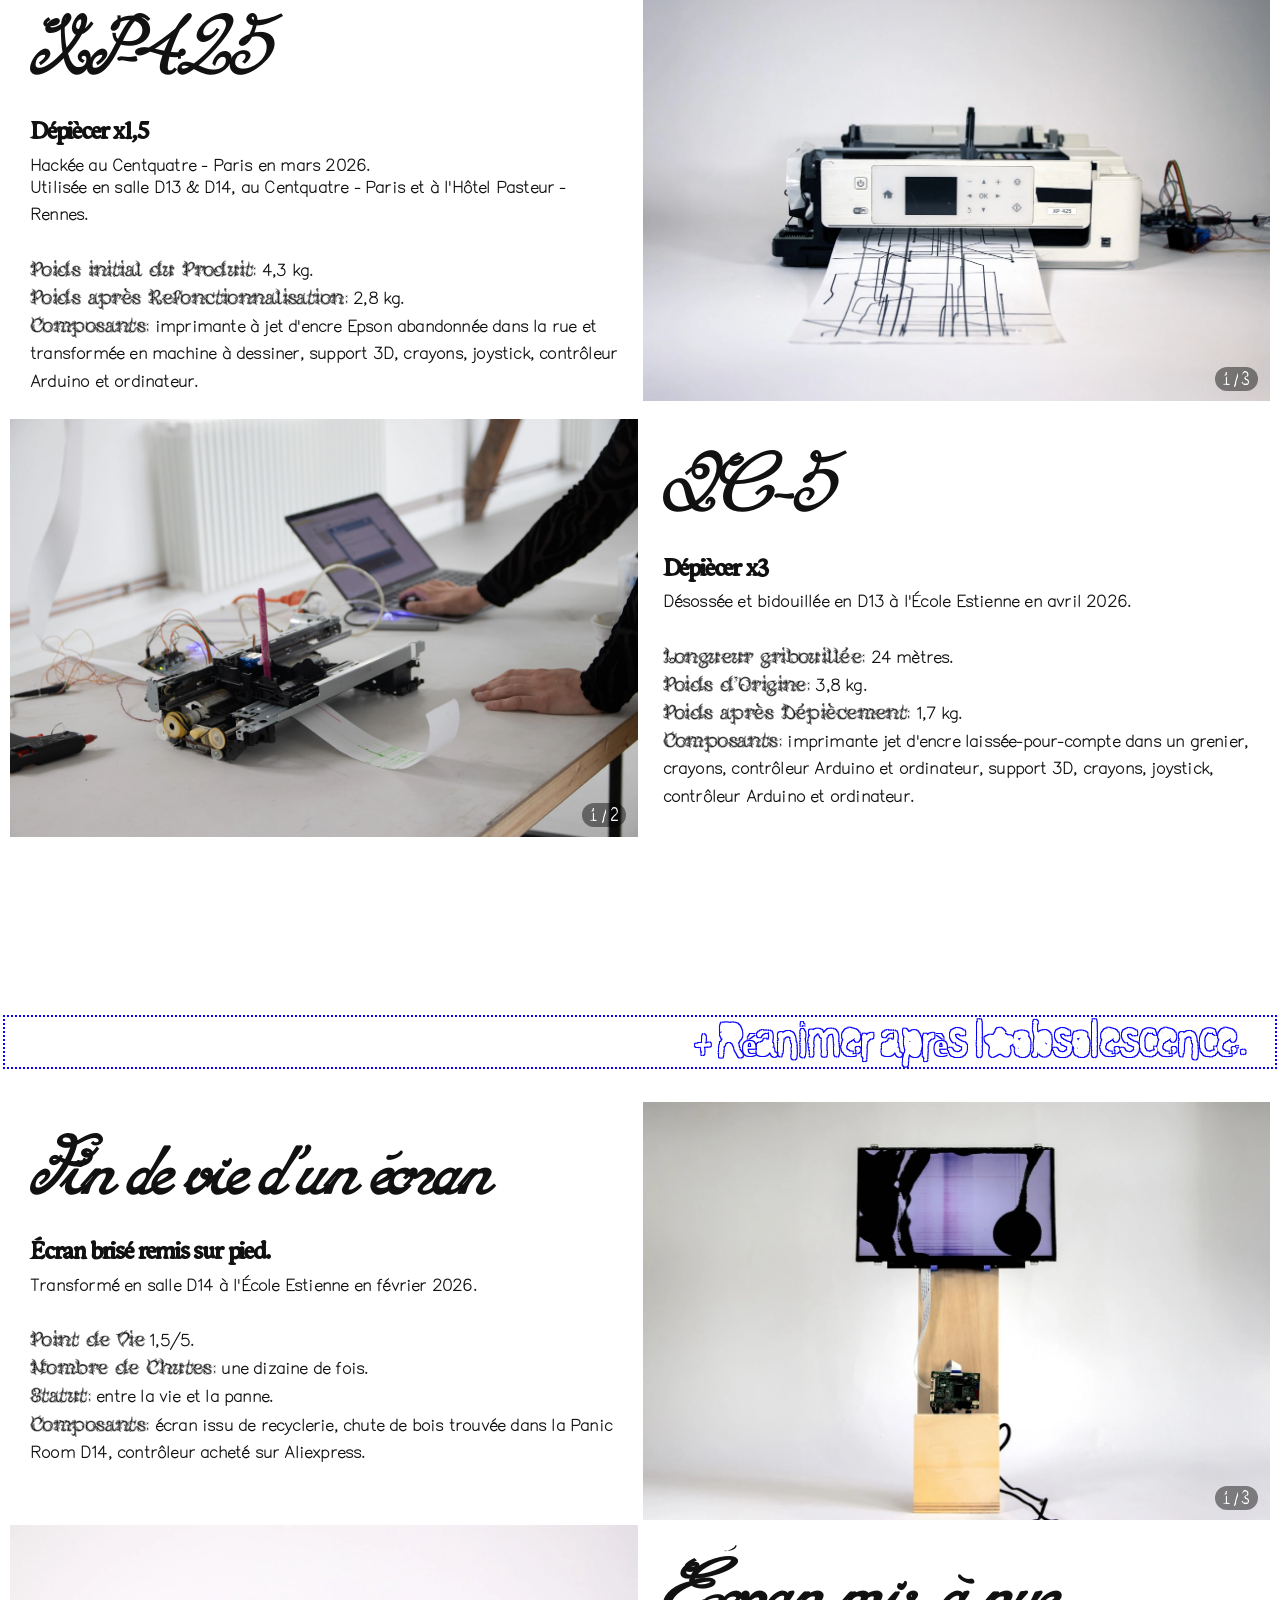
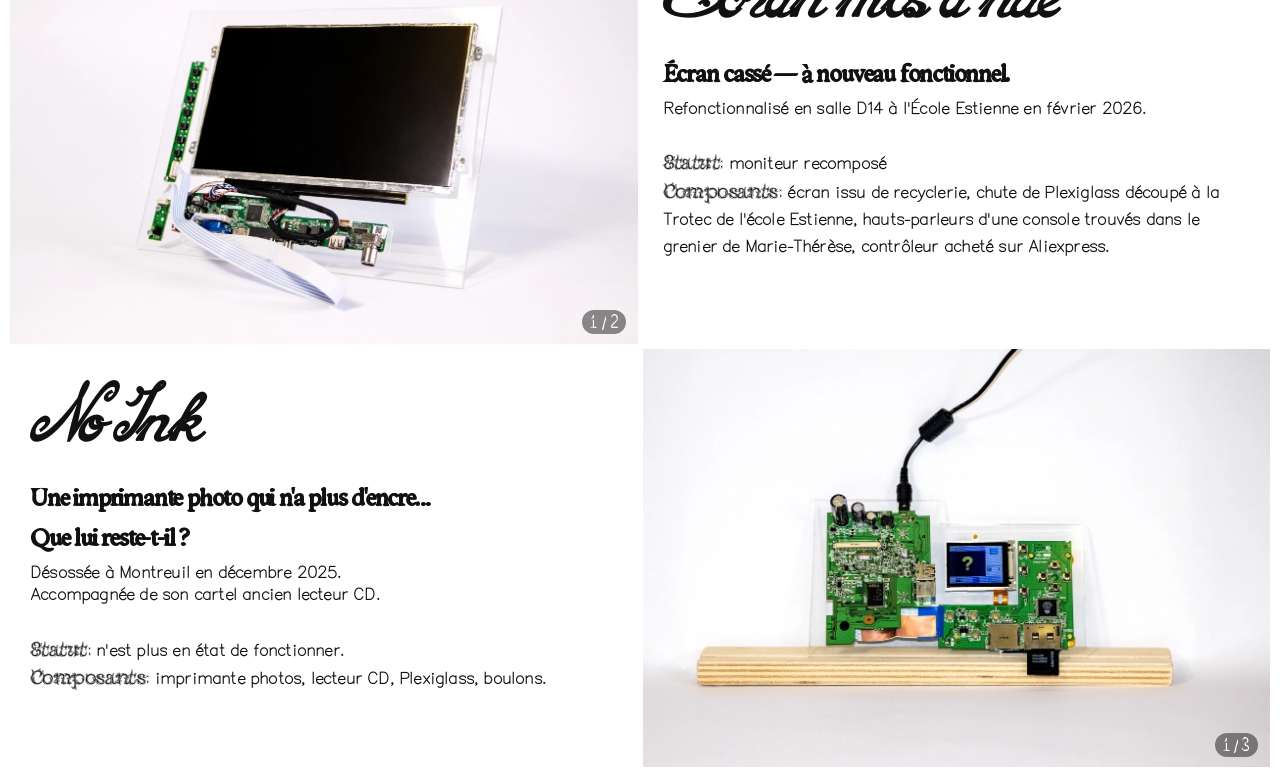
==== commit a6606f2f: "new recherche pics" ====
--- a/bidouille.html
+++ b/bidouille.html
@@ -22,7 +22,7 @@
     <p class="section-title"><b>+ MIP (Moteur - Interrupteur - Pile)</b>
     </p>
     <div class="notice-links">
-        <a href="NOTICE/NOTICE_MIP.pdf" target="_blank" class="notice-btn">notice</a>
+        <a href="NOTICE/NOTICE_MIP.pdf" target="_blank" class="notice-btn">NOTICE</a>
     </div>
     <div class="container">
 
@@ -41,6 +41,7 @@
                     <p class="t2">350° fragmenté</p>
                     <p>Refonctionnalisé à l'Hôtel Pasteur — Rennes en mai 2026.</p>
                     <p>Toupie graphique et autonome, jusqu'où ira-t-elle ?</p>
+                    <br>
                     <p><span class="t3">Vitesse:</span> 2 tours par seconde.</p>
                     <p><span class="t3">Composants:</span> roue d'une voiture télécommandée d'un jouet d'enfance de Yann, pile récupérée, interrupteur récupérée d'un objet collecté à la déchetterie.</p>
                 </div>
@@ -54,6 +55,7 @@
                     <p class="t2">Traces brinquebalant</p>
                     <p>Refonctionnalisé à l'Hôtel Pasteur — Rennes en mai 2026.</p>
                     <p>Robot télécommandé qui roule de gauche à droite avec vos doigts.</p>
+                    <br>
                     <p><span class="t3">Caracteristique:</span> têtu, ne fonctionne qu'une fois sur deux.</p>
                     <p><span class="t3">Composants:</span> deux moteurs d'un lecteur CD récupérés en déchetterie, chute de bois, boutons dessoudés d'un ancien contrôleur, ls trouvés, récupérée d'emprunté à un objet collecté à la déchetterie.</p>
                 </div>
@@ -80,6 +82,7 @@
                     <p class="t2">Encré le vent</p>
                     <p>Refonctionnalisé à l'Hôtel Pasteur — Rennes en mai 2026.</p>
                     <p>Prenez en main le pinceau, et laissez-vous guider par l'air.</p>
+                    <br>
                     <p><span class="t3">Composants:</span> ventilateur, interrupteur recyclé, pile trouvée, pinceau.</p>
                 </div>
             </div>
@@ -93,7 +96,7 @@
                     <p>Refonctionnalisé à l'Hôtel Pasteur — Rennes en mai 2026.</p>
                     <p>Un stylo augmenté d'une pile rechargeable, un interrupteur et une gomme montée sur un moteur de récup' pour le contrepoids.</p>
                     <br>
-                    <p class="quote-text">Noah à l'Hôtel Pasteur — Rennes :<br>« C'est entre le tatouage et la cuisine. »</p>
+                    <p class="quote-text">Noah a l'Hotel Pasteur — Rennes :<br>« C'est entre le tatouage et la cuisine. »</p>
                     <br>
                     <p><span class="t3">Composants:</span> stabilo de la trousse de Lucie, interrupteur à gâchette d'une imprimante, batterie rechargeable recyclée d'un ancien aspirateur, moteurs de vibration trouvés dans une manette de playstation, gomme de Yann.</p>
                 </div>
@@ -123,6 +126,7 @@
                     <p class="t2">Ventilos musicaux</p>
                     <p>Refonctionnalisé à l'école Estienne en mai 2026.</p>
                     <p>Tendez l'oreille, approchez-vous, écoutez le vent.</p>
+                    <br>
                     <p><span class="t3">Composants:</span> ventilateurs de seconde main achetés à un ancien élève de la section, fils de fer et trombones.</p>
                 </div>
             </div>
@@ -135,7 +139,7 @@
     <p class="section-title"><b>+ Éléctromenager détourné.     </b>
     </p>
     <div class="notice-links">
-        <a href="NOTICE/NOTICE_ELECTROMENAGER.pdf" target="_blank" class="notice-btn">notice</a>
+        <a href="NOTICE/NOTICE_ELECTROMENAGER.pdf" target="_blank" class="notice-btn">NOTICE</a>
     </div>
     <div class="container">
 
@@ -147,7 +151,7 @@
                     <p>Détourné au Centquatre — Paris en mars 2026.</p>
                     <p>Couteau électrique de seconde main. La lame est limée par précaution et transformée en porte-stylo grâce à un support 3D.</p>
                     <br>
-                    <p class="quote-text">Luna à l Hôtel Pasteur — Rennes :<br>« J'avais l'impression de faire de la cuisine. Ça détend, on se sent libre de dessiner sans forcément de résultat. »</p>
+                    <p class="quote-text">Luna a l'Hotel Pasteur — Rennes :<br>« J'avais l'impression de faire de la cuisine. Ça détend, on se sent libre de dessiner sans forcément de résultat. »</p>
                 </div>
             </div>
             <div class="cell cell-img">
@@ -176,7 +180,7 @@
                     <p>Épilateur électrique rétro abandonné dans une cave.</p>
                     <p>Transformé en machine à dessiner grâce à un support 3D.</p>
                     <br>
-                    <p class="quote-text">Lelia a l'Hôtel Pasteur - Rennes :<br>« Hyper Cunty »</p>
+                    <p class="quote-text">Lelia a l'Hotel Pasteur - Rennes :<br>« Hyper Cunty »</p>
                 </div>
             </div>
         </div>
@@ -205,8 +209,8 @@
      <p class="section-title"><b>+ Imprimante Refonctionnaliser.   </b>
     </p>
     <div class="notice-links">
-        <a href="NOTICE/NOTICE-3DA2D.pdf" target="_blank" class="notice-btn">notice 3D à 2D</a>
-        <a href="NOTICE/NOTICE_XP-425.pdf" target="_blank" class="notice-btn">notice XP-425</a>
+        <a href="NOTICE/NOTICE-3DA2D.pdf" target="_blank" class="notice-btn">NOTICE 3D a 2D</a>
+        <a href="NOTICE/NOTICE_XP-425.pdf" target="_blank" class="notice-btn">NOTICE XP-425</a>
     </div>
     <div class="container">
 
@@ -287,7 +291,7 @@
         <div class="pair">
             <div class="cell cell-text">
                 <div class="richtext">
-                    <p class="t1">Fin de vie d'un écran obsolescent</p>
+                    <p class="t1">Fin de vie d'un écran</p>
                     <p class="t2">Écran brisé remis sur pied.</p>
                     <p>Transformé en salle D14 à l'École Estienne en février 2026.</p>
                     <br>
@@ -337,7 +341,8 @@
                     <p>Désossée à Montreuil en décembre 2025.</p>
                     <p>Accompagnée de son cartel ancien lecteur CD.</p>
                     <br>
-                    <p><span class="t3">Statut:</span> n'esimprimante photos, lecteur CD, Plexiglass, boulons. </p>
+                    <p><span class="t3">Statut:</span> n'est plus en état de fonctionner.</p>
+                    <p><span class="t3">Composants:</span> imprimante photos, lecteur CD, Plexiglass, boulons. </p>
                 </div>
             </div>
             <div class="cell cell-img">
@@ -350,10 +355,10 @@
             </div>
         </div>
 
-        <div class="pair">
-            <div class="cell cell-img">
-                <div class="gallery-single">
-                    <!-- Image à ajouter -->
+        <!-- <div class="pair">
+            <div class="cell cell-img">
+                <div class="gallery-single">
+                     Image à ajouter 
                     <span class="counter"></span>
                 </div>
             </div>
@@ -365,10 +370,10 @@
                     <p>4 morceaux de gaffer permettent à l'écran de mener une vie, fragile mais durable.</p>
                     <br>
                     <p><span class="t3">Statut:</span> entre la vie et la panne.</p>
-                    <p><span class="t3">Composants:</span> deux écrans, scotch.</p>
-                </div>
-            </div>
-        </div>
+                    <p><span class+="t3">Composants:</span> deux écrans, scotch.</p>
+                </div>
+            </div>
+        </div> -->
     </div>
 
     <script>
--- a/bidouille.css
+++ b/bidouille.css
@@ -197,9 +197,14 @@
 }
 
 p {
-    font-size: 0.9rem;
+    font-size: 1rem;
     font-family:'herthey', Georgia, serif;
        letter-spacing: -0.05em;
+}
+
+p:not([class]) {
+    margin-bottom: -5px;
+    
 }
 
 b {
@@ -209,8 +214,9 @@
 
 .t1 {
     font-family: 'Interlope', Georgia, serif;
-    font-size: 4rem;
+    font-size: clamp(1rem, 8vw, 4rem);
     font-weight: bold;
+    white-space: nowrap;
 }
 
 .t2 {
@@ -230,9 +236,6 @@
     font-size: 1.2rem;
 }
 
-.richtext p {
-    margin-bottom: 0.3em;
-}
 
 /* ========================= */
 /* TITRE SECTION BLEU        */
@@ -261,8 +264,8 @@
     display: inline-block;
     color: #0800ff;
     text-decoration: underline;
-    font-family: 'herthey', Georgia, serif;
-    font-size: 0.75rem;
+    font-family: 'Ludd', Georgia, serif;
+    font-size: 1.15rem;
     margin-left: 14px;
     background: none;
     border: none;
@@ -272,6 +275,7 @@
 
 .notice-btn:hover {
     opacity: 0.6;
+    cursor: url(./IMG/vis_nord_ouest.png) 100 100, pointer;
 }
 
 /* ========================= */
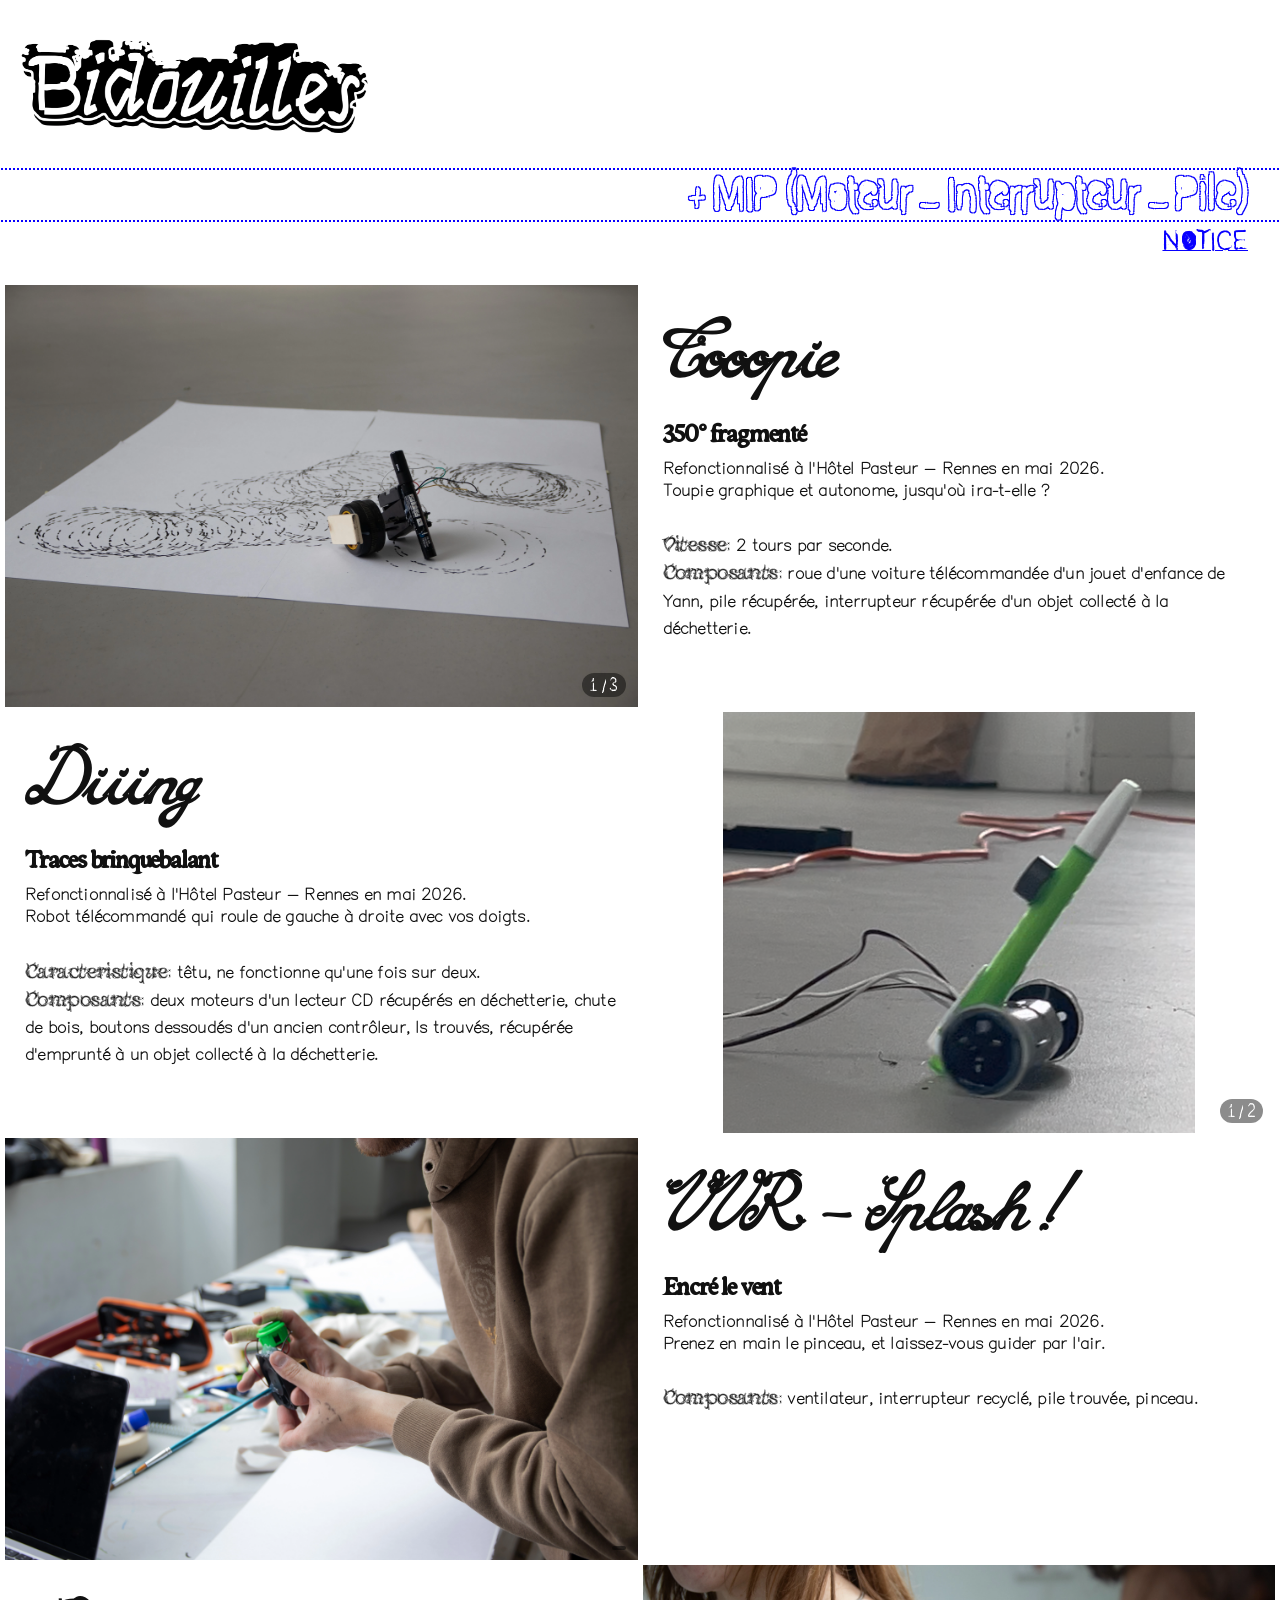
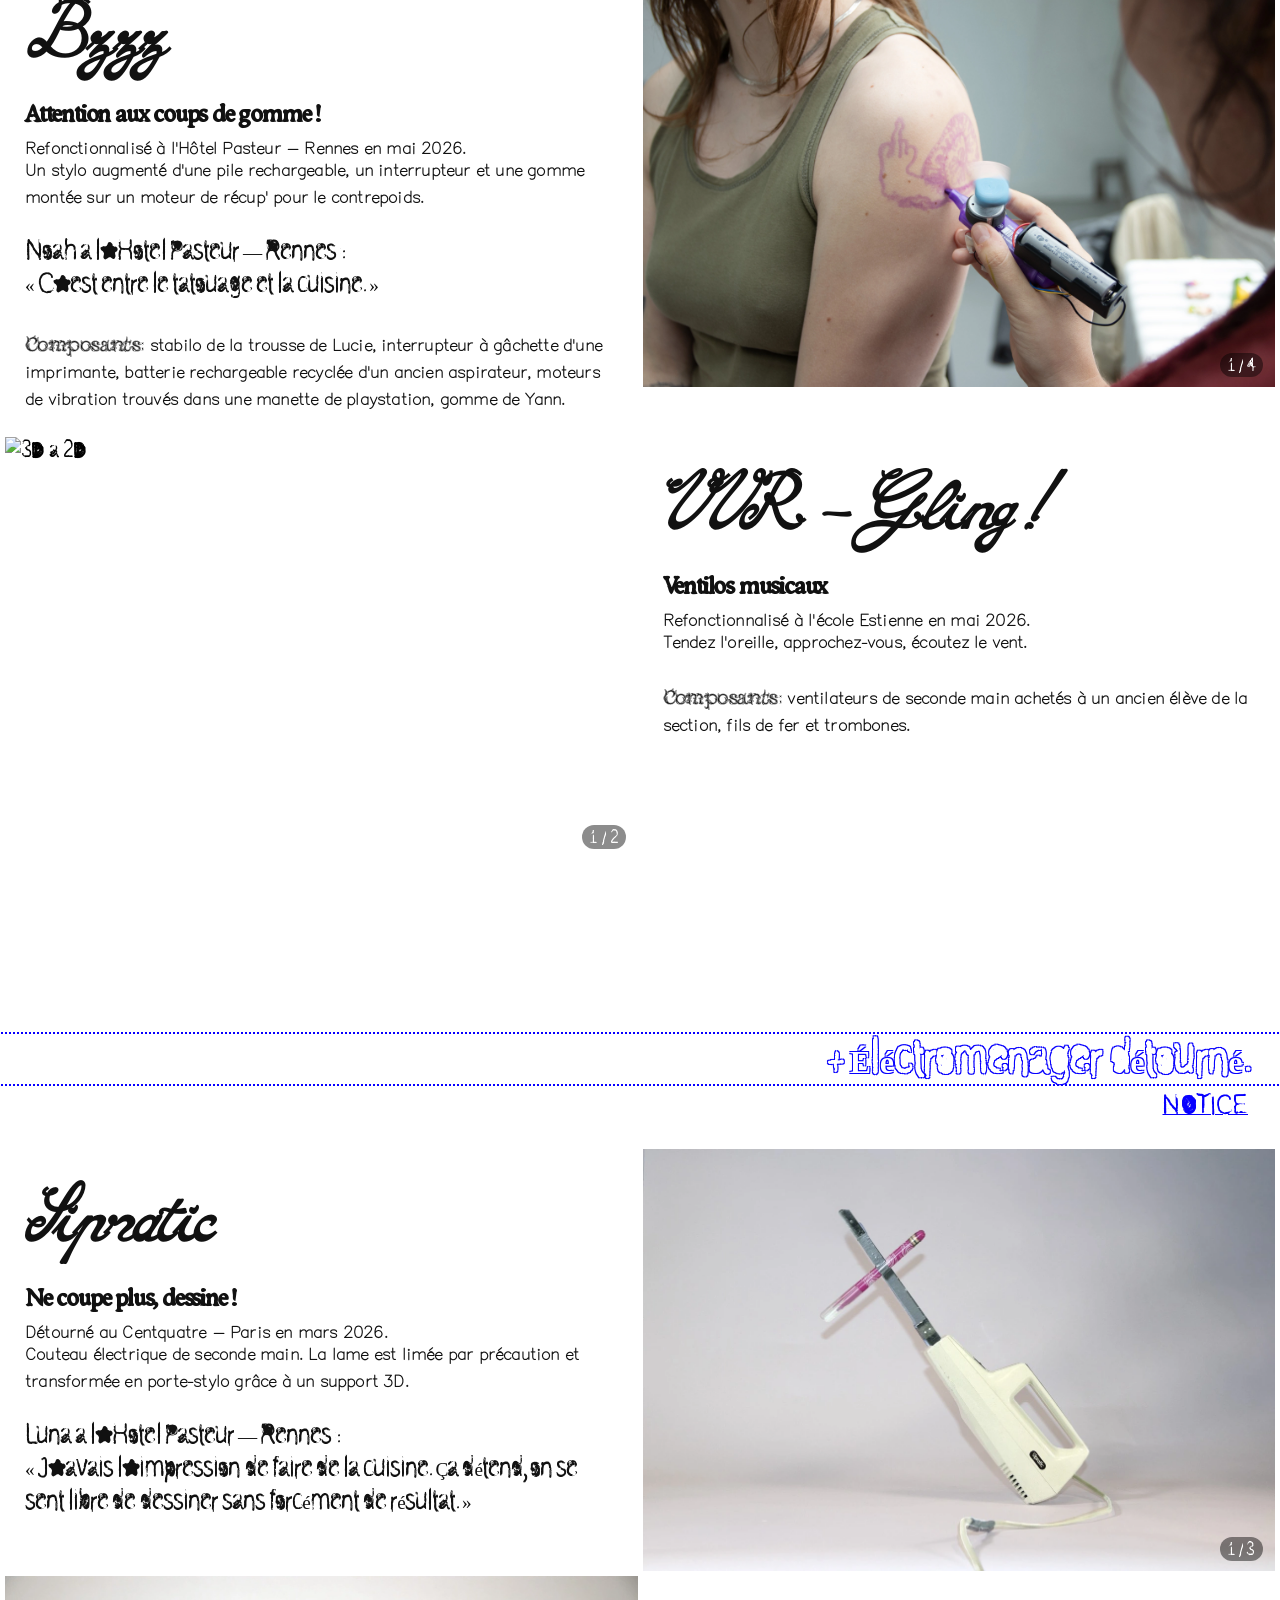
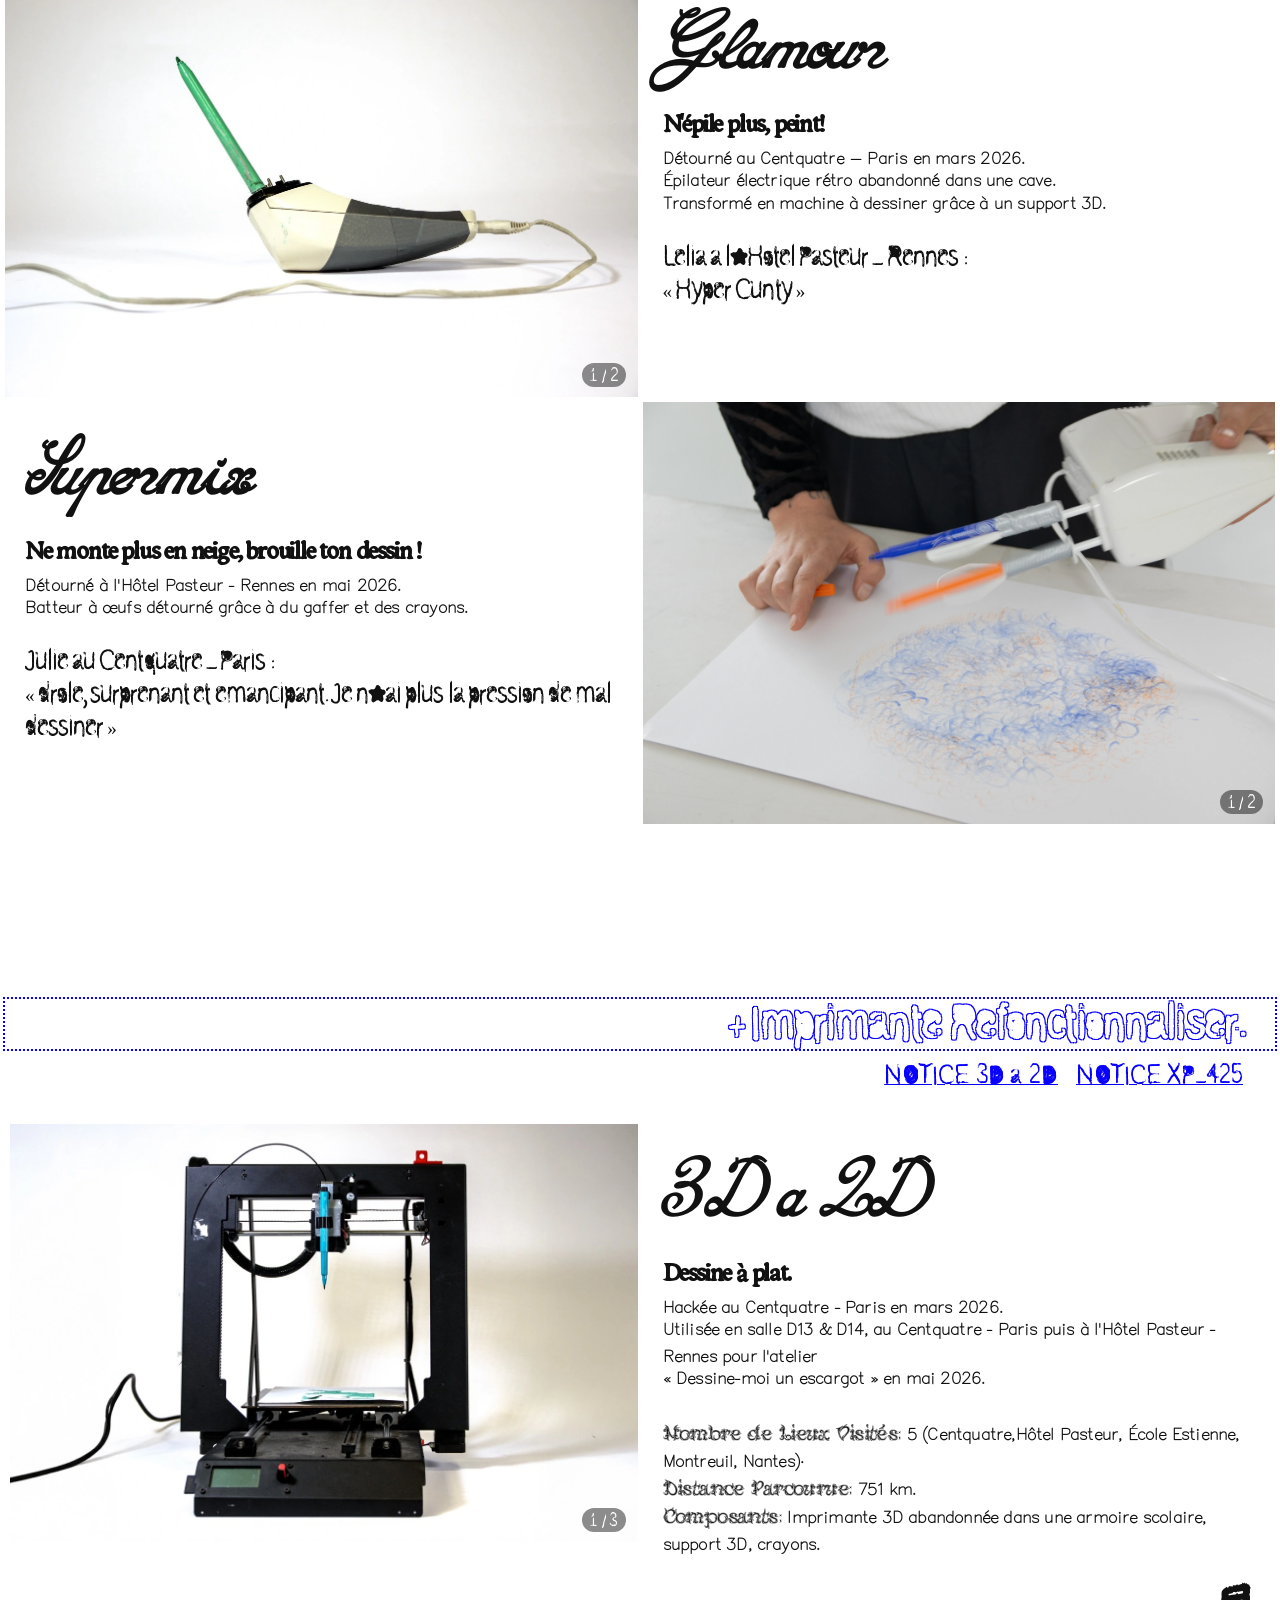
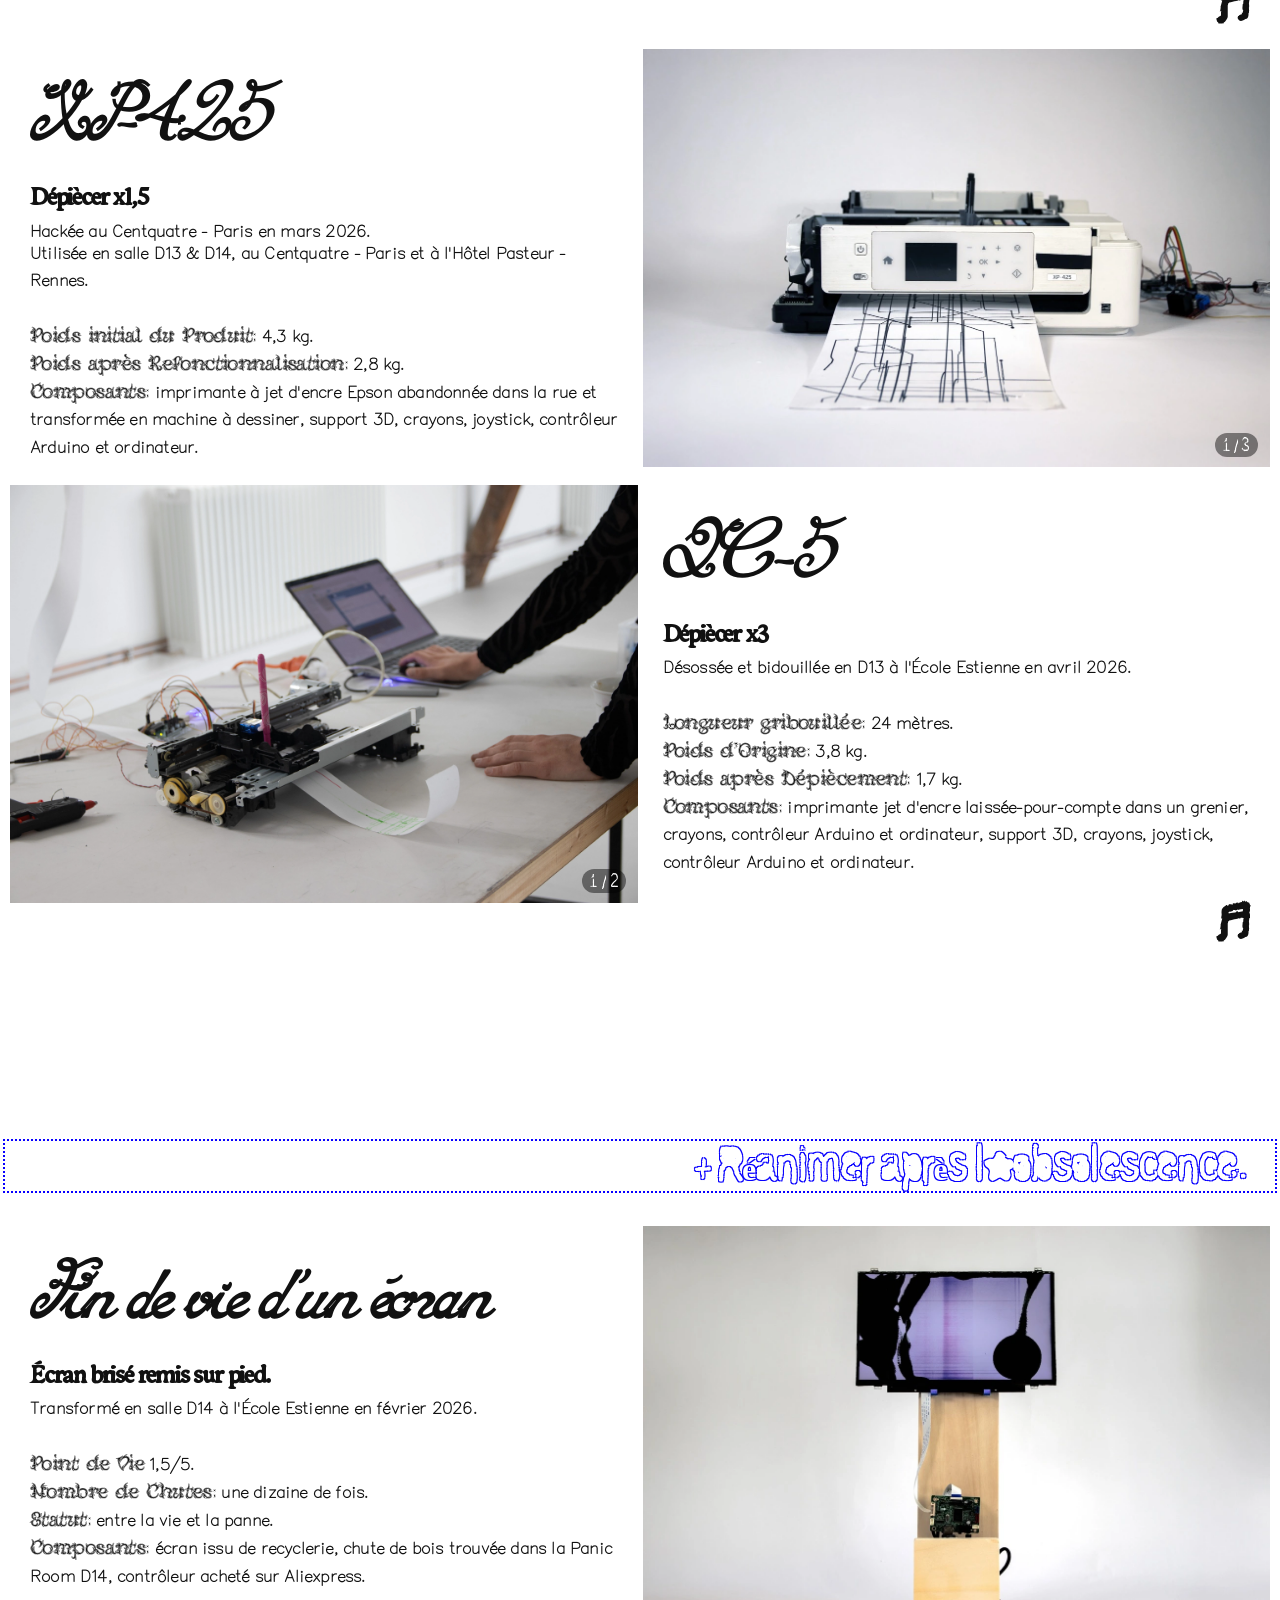
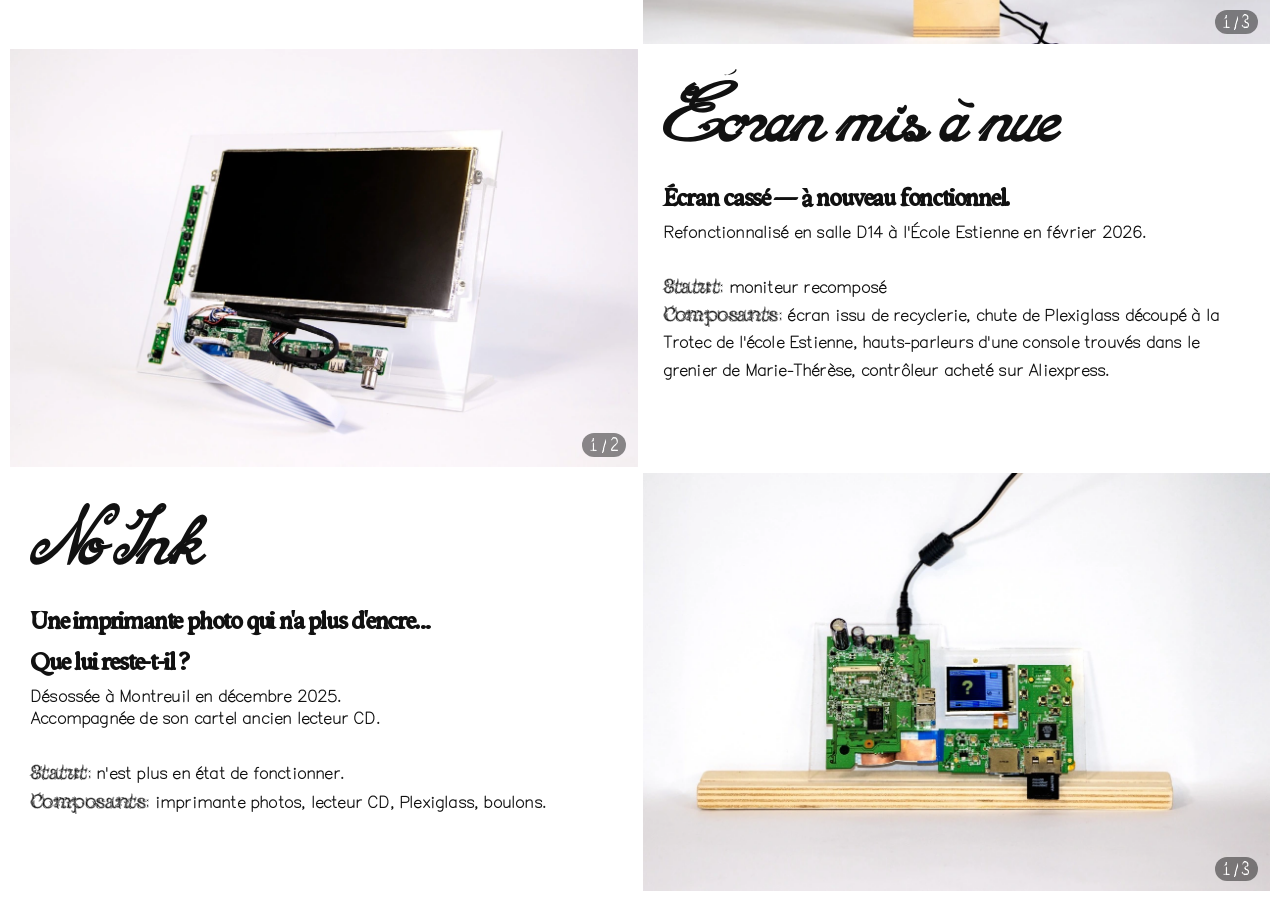
==== commit d91b75ac: "fix: audio" ====
--- a/bidouille.html
+++ b/bidouille.html
@@ -234,10 +234,12 @@
                     <p><span class="t3">Nombre de Lieux Visités:</span> 5 (Centquatre,Hôtel Pasteur, École Estienne, Montreuil, Nantes)·</p>
                     <p><span class="t3">Distance Parcourue:</span> 751 km.</p>
                     <p><span class="t3">Composants:</span> Imprimante 3D abandonnée dans une armoire scolaire, support 3D, crayons.</p>
-                </div>
-            </div>
-        </div>
-        
+                    <button class="sound-btn" onclick="toggleSound(this,'audio-3d2d')" data-playing="0">†</button>
+                    <audio id="audio-3d2d" src="SON/IMPRIMANTE3D.mp3"></audio>
+                </div>
+            </div>
+        </div>
+
         <div class="pair">
             <div class="cell cell-text">
                 <div class="richtext">
@@ -279,6 +281,8 @@
                     <p><span class="t3">Poids d'Origine:</span> 3,8 kg.</p>
                     <p><span class="t3">Poids après Dépiècement:</span> 1,7 kg.</p>
                     <p><span class="t3">Composants:</span> imprimante jet d'encre laissée-pour-compte dans un grenier, crayons, contrôleur Arduino et ordinateur, support 3D, crayons, joystick, contrôleur Arduino et ordinateur.</p>
+                    <button class="sound-btn" onclick="toggleSound(this,'audio-qc5')" data-playing="0">†</button>
+                    <audio id="audio-qc5" src="SON/QC5_3.mp3"></audio>
                 </div>
             </div>
         </div>
--- a/bidouille.css
+++ b/bidouille.css
@@ -196,6 +196,30 @@
     background: #fff;
 }
 
+.richtext:has(.sound-btn) {
+    padding-bottom: calc(3rem + 40px);
+}
+
+.sound-btn {
+    position: absolute;
+    bottom: 16px;
+    right: 20px;
+    background: none;
+    border: none;
+    padding: 0;
+    cursor: pointer;
+    font-family: 'Ludd', Georgia, serif;
+    font-weight: bold;
+    color: inherit;
+    font-size: 3rem;
+    line-height: 1;
+    outline: none;
+}
+.sound-btn:hover {
+    opacity: 0.6;
+    cursor: url(./IMG/vis_nord_ouest.png) 100 100, pointer;
+}
+
 p {
     font-size: 1rem;
     font-family:'herthey', Georgia, serif;
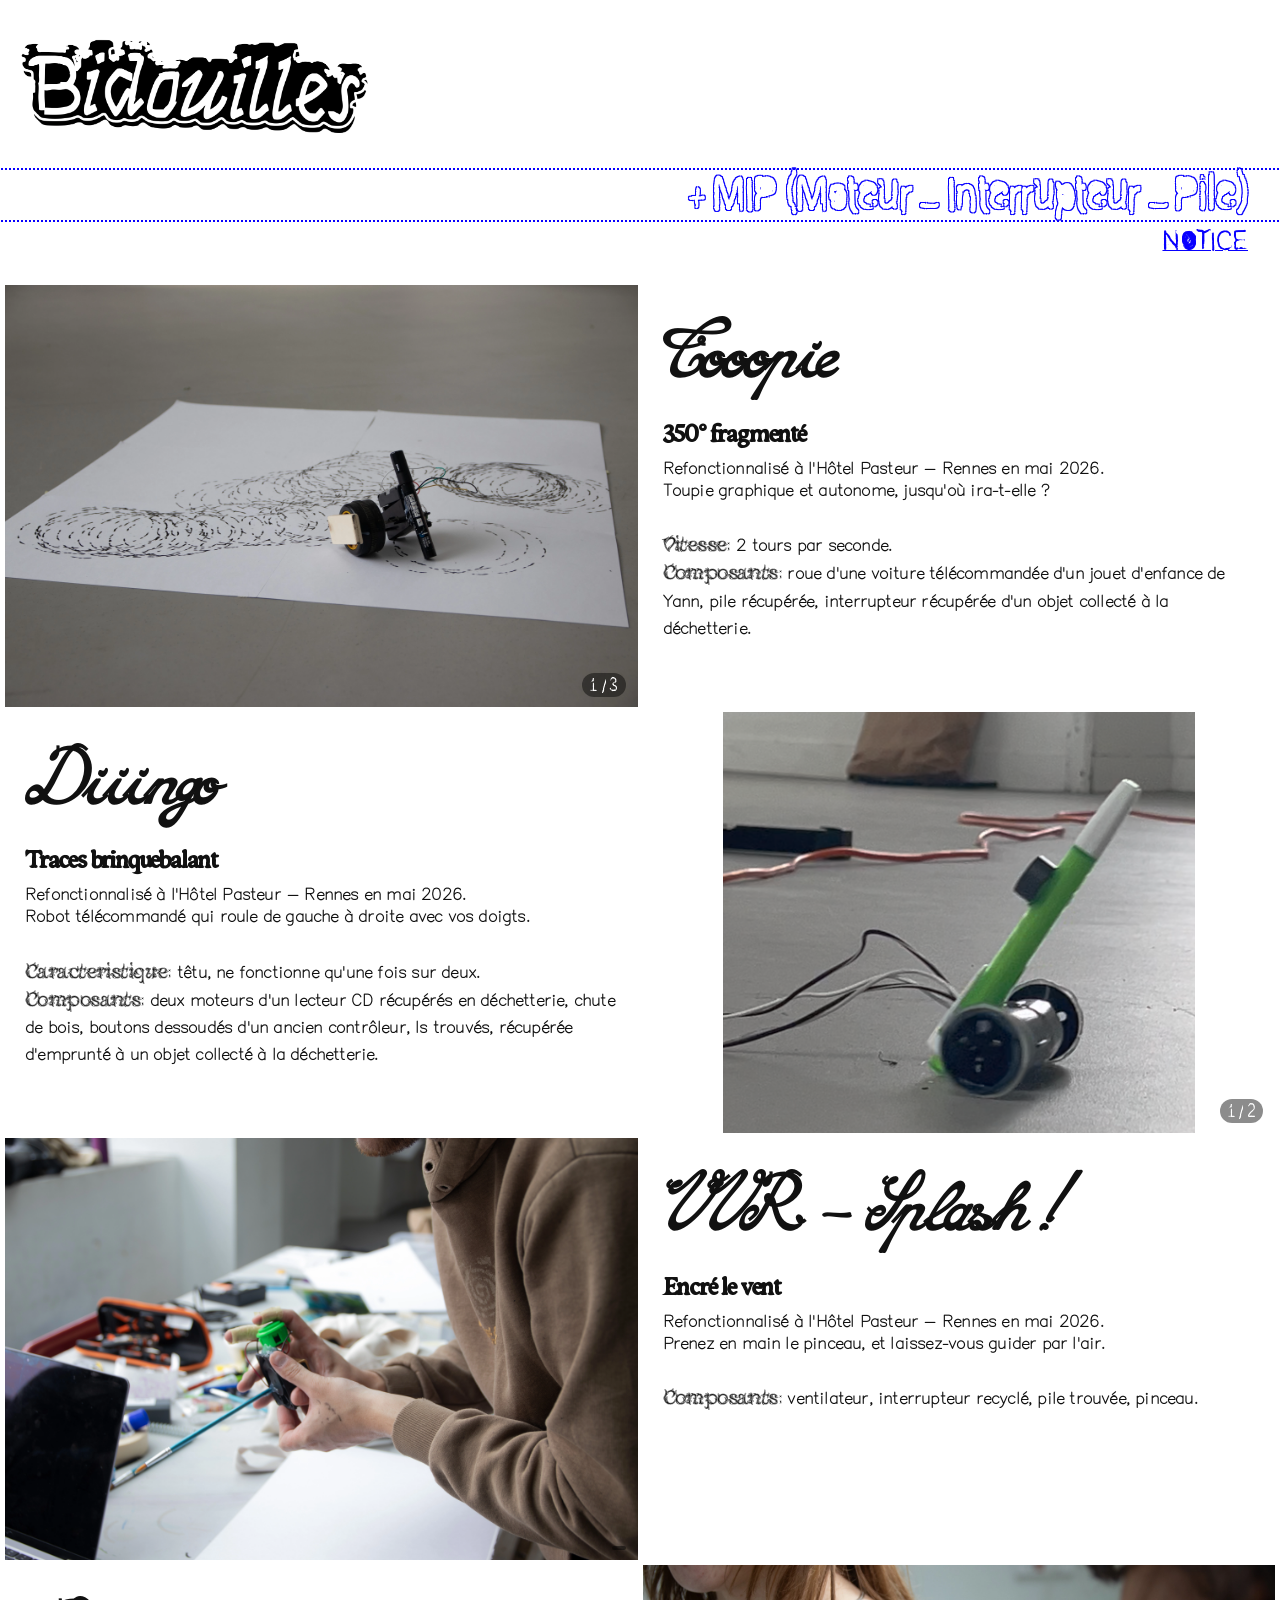
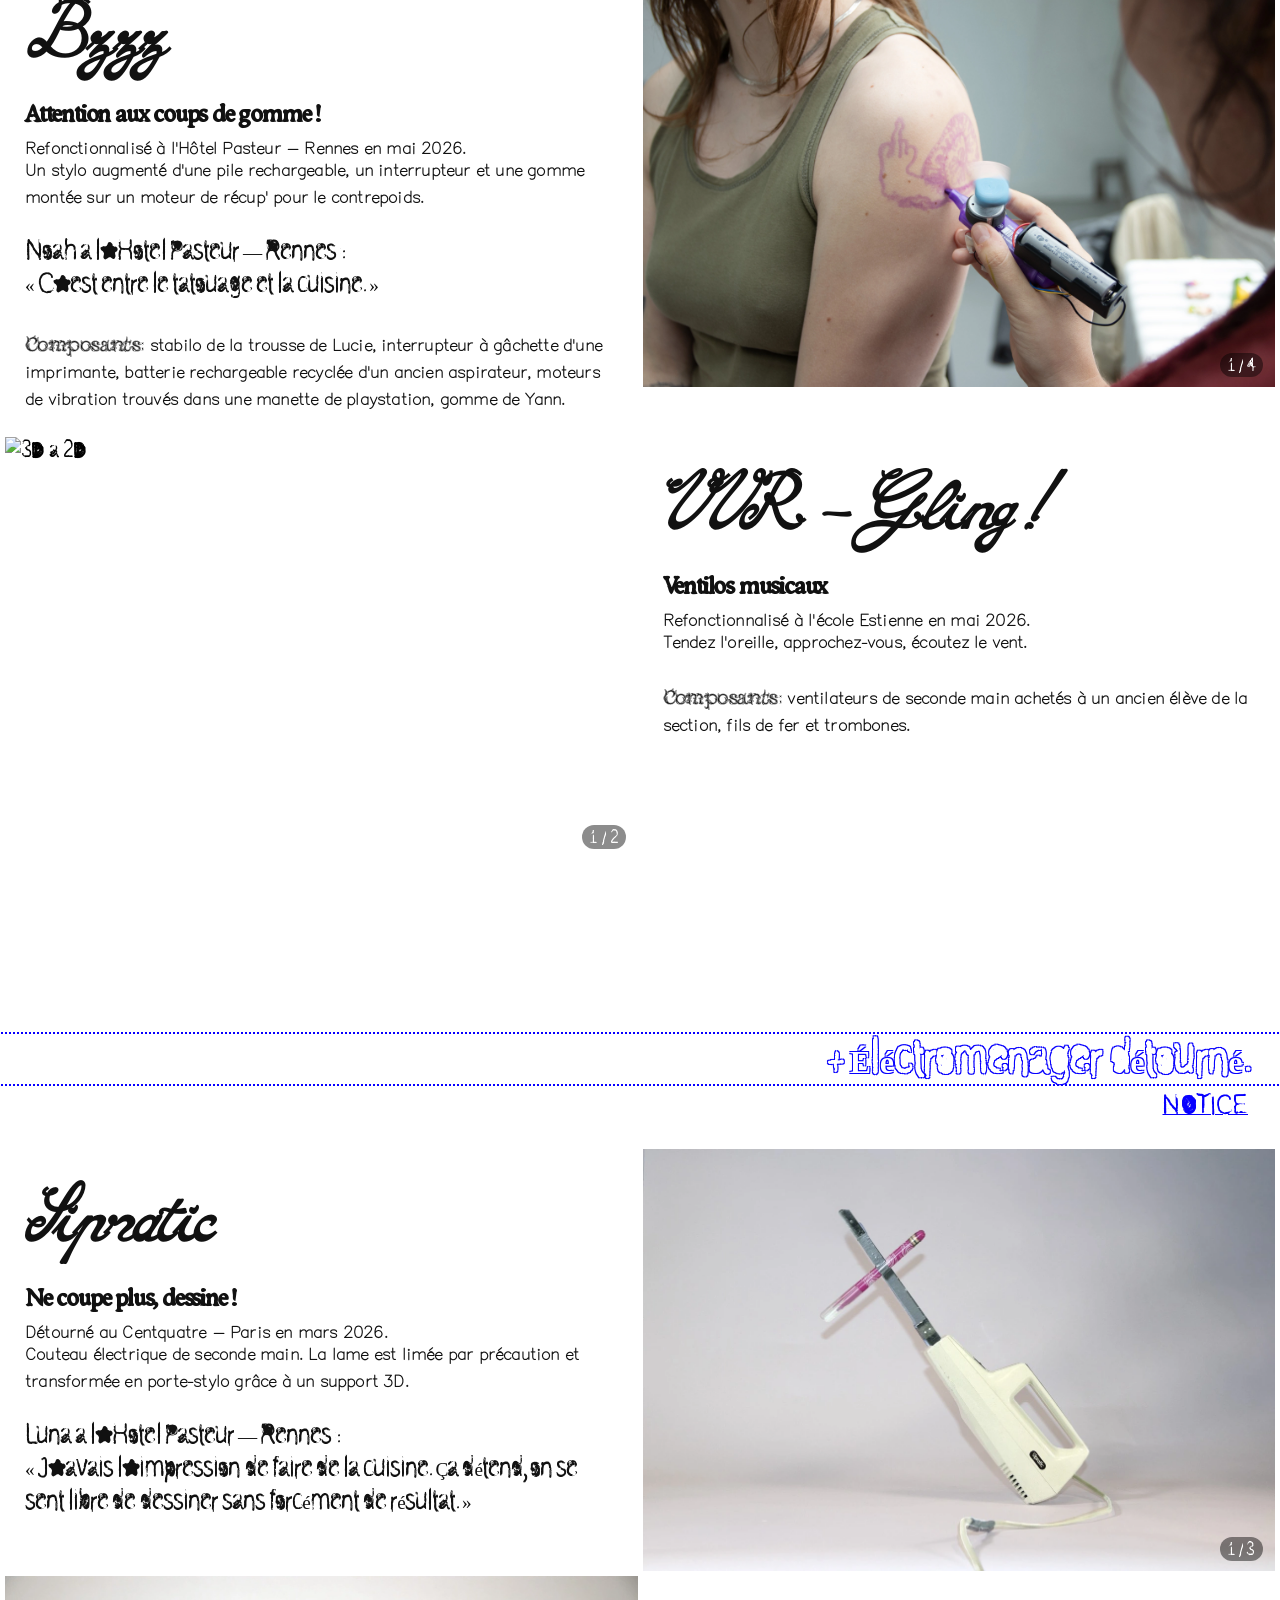
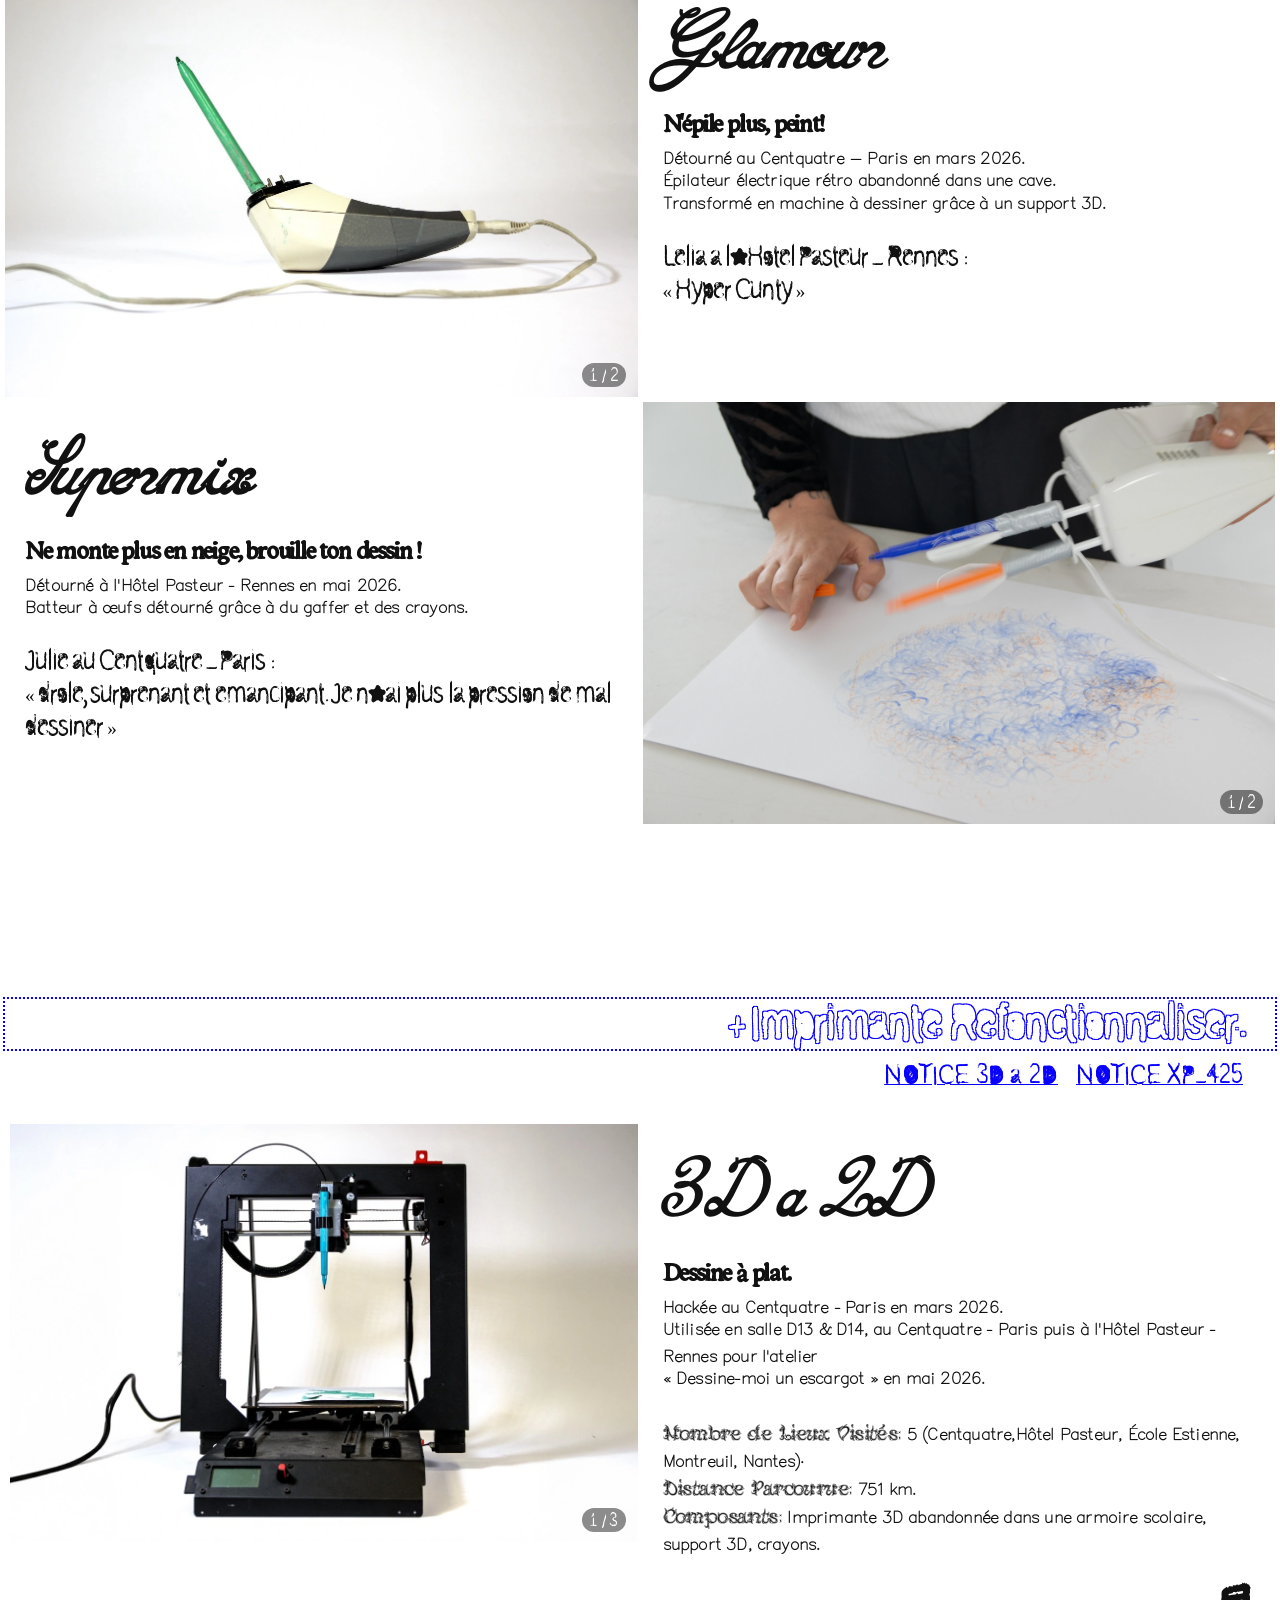
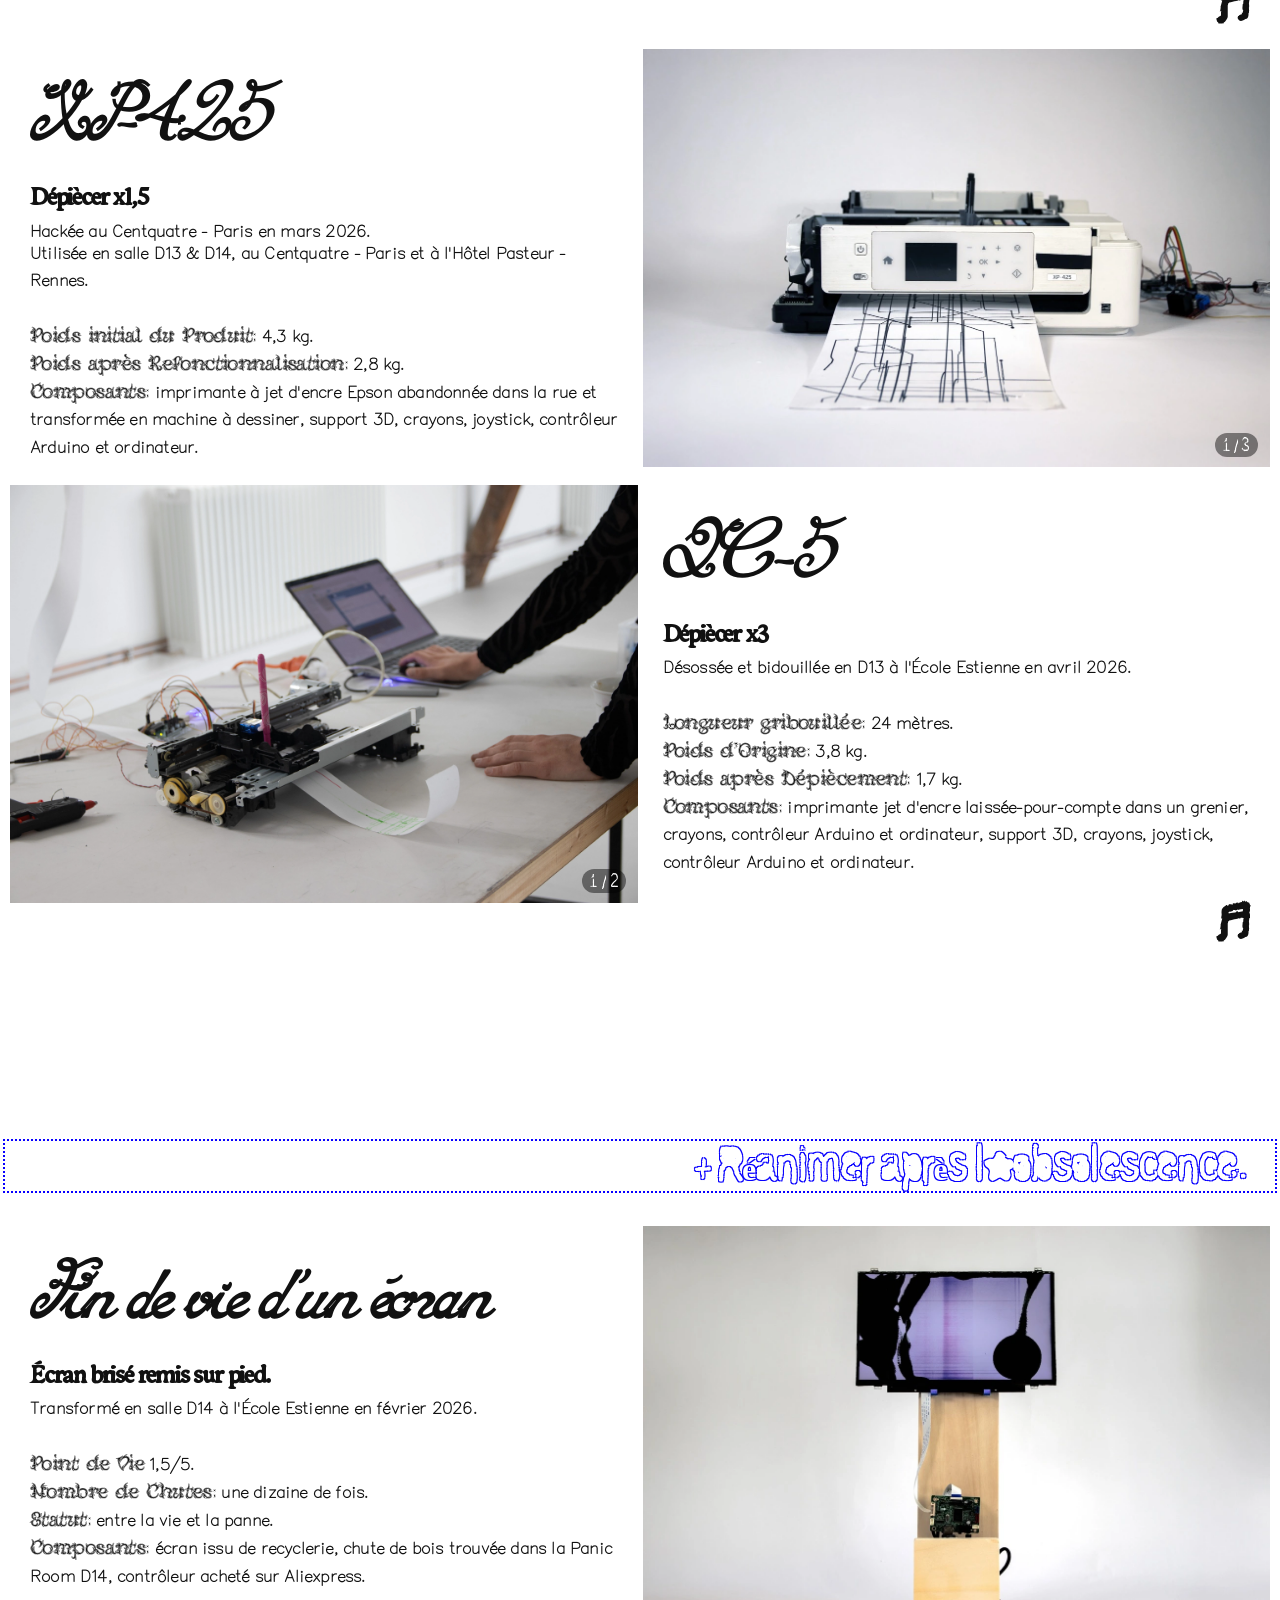
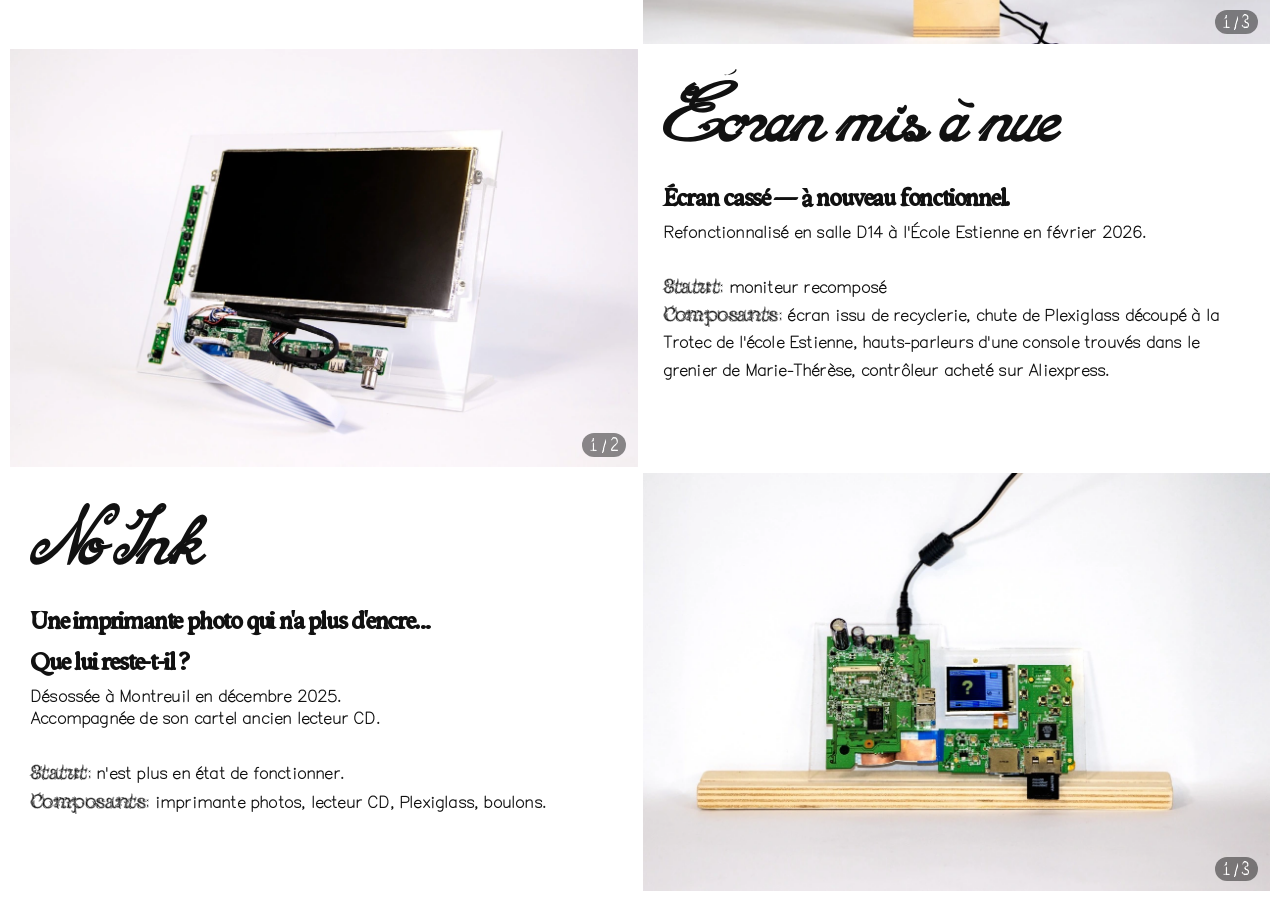
==== commit 7dd7645e: "oooo" ====
--- a/bidouille.html
+++ b/bidouille.html
@@ -51,7 +51,7 @@
         <div class="pair">
             <div class="cell cell-text">
                 <div class="richtext">
-                    <p class="t1">Diiing</p>
+                    <p class="t1">Diiingo</p>
                     <p class="t2">Traces brinquebalant</p>
                     <p>Refonctionnalisé à l'Hôtel Pasteur — Rennes en mai 2026.</p>
                     <p>Robot télécommandé qui roule de gauche à droite avec vos doigts.</p>
